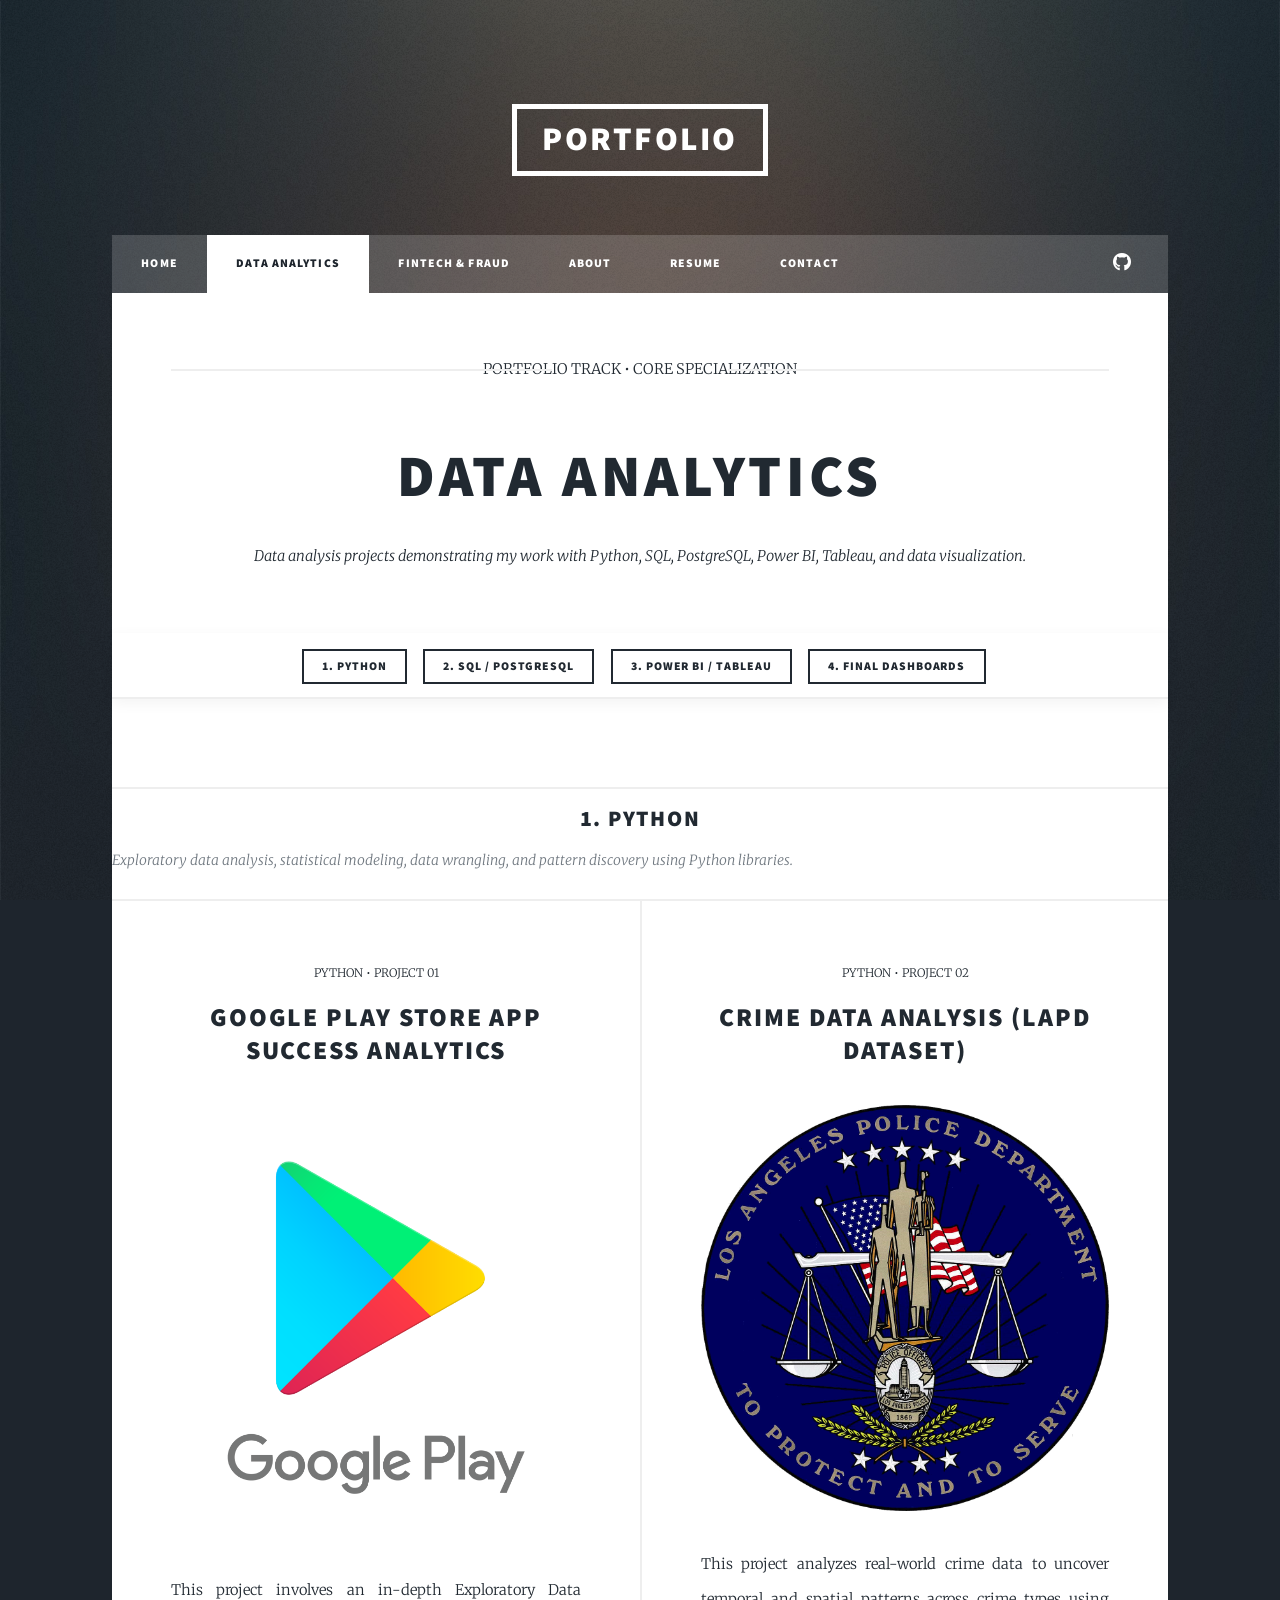
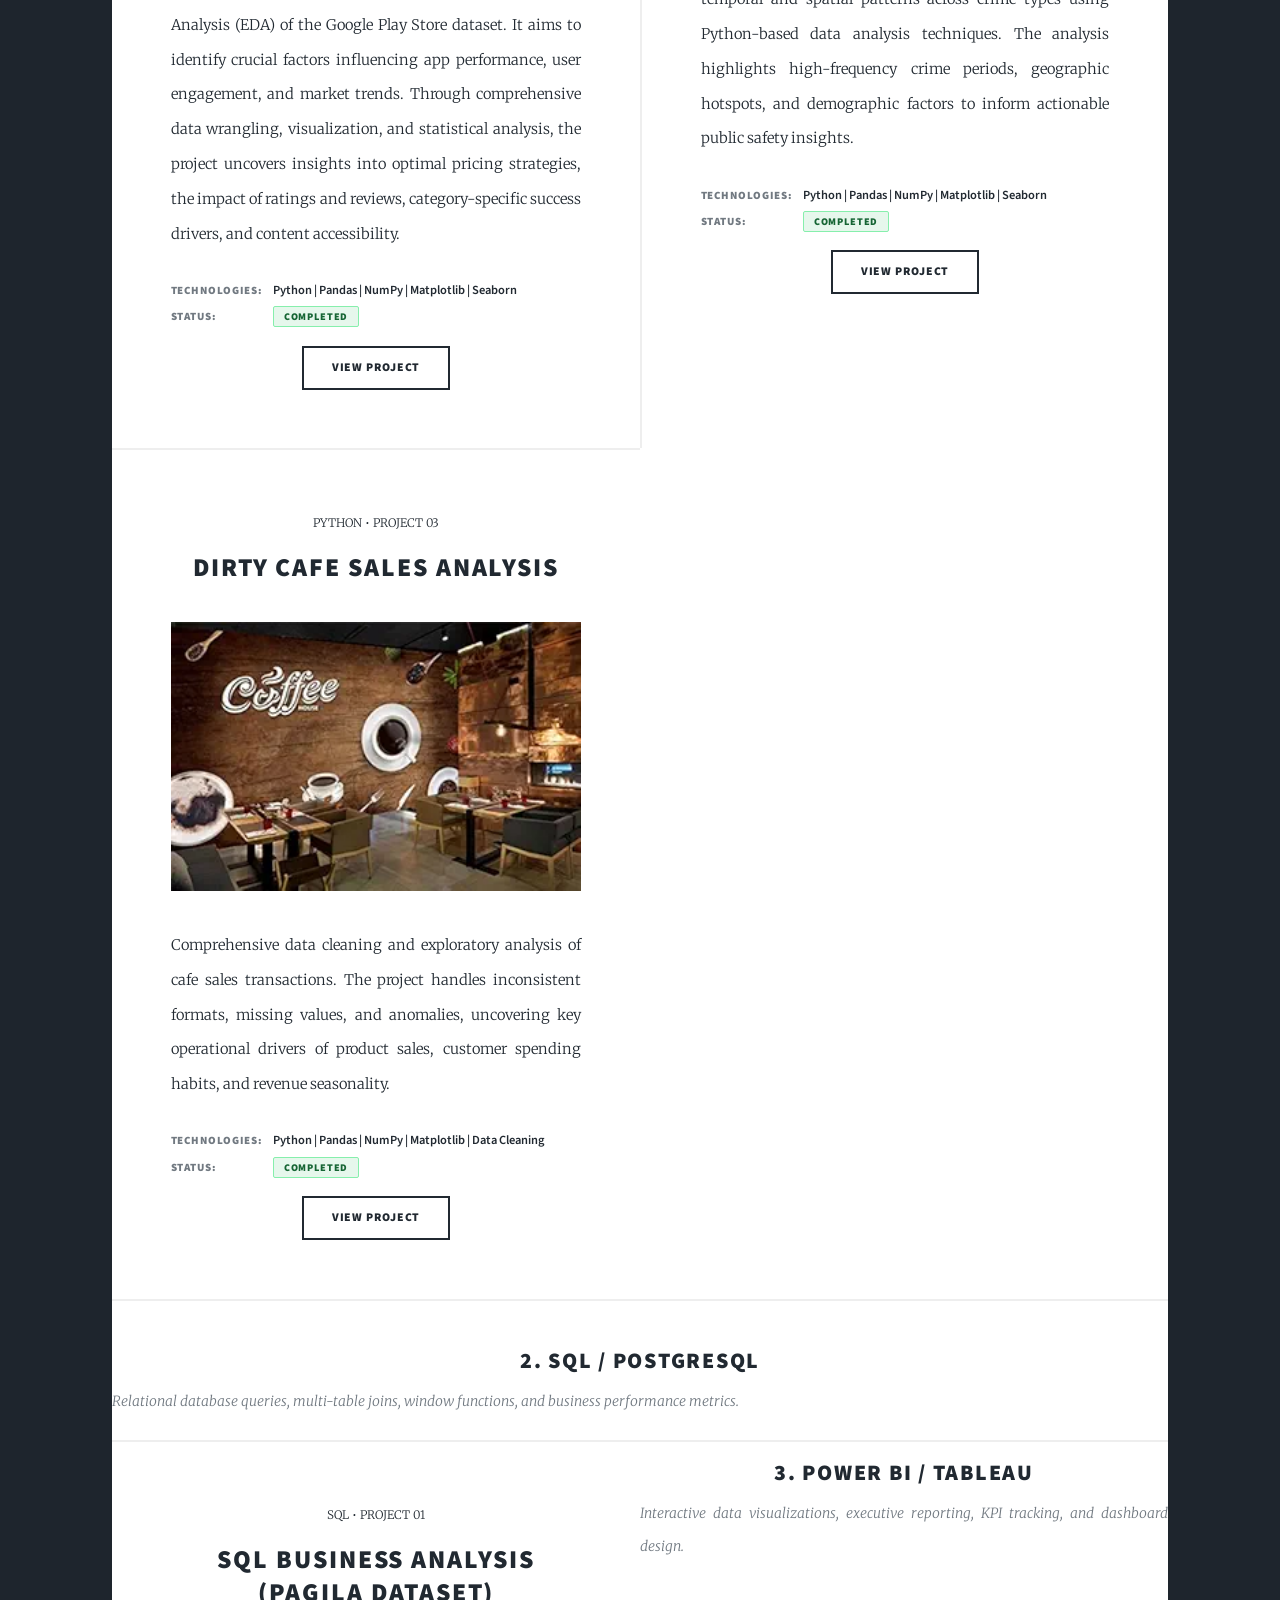
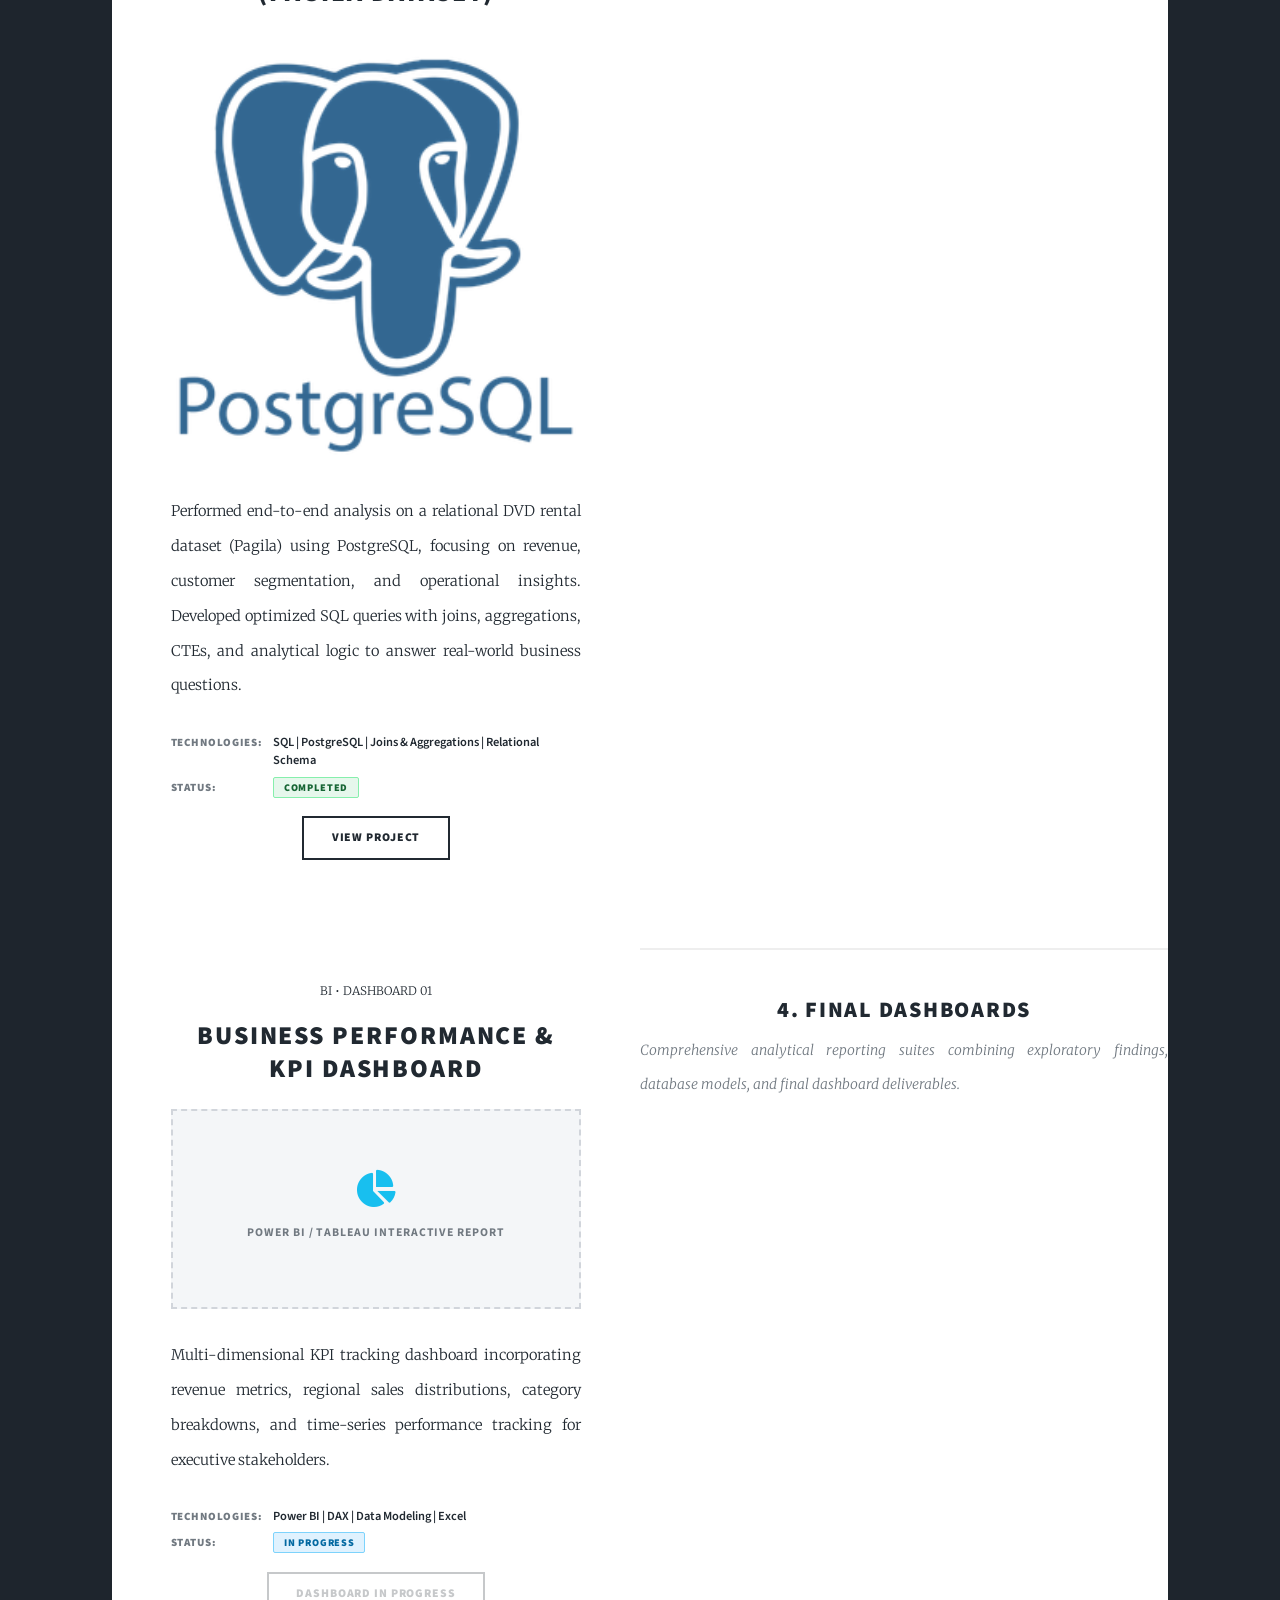
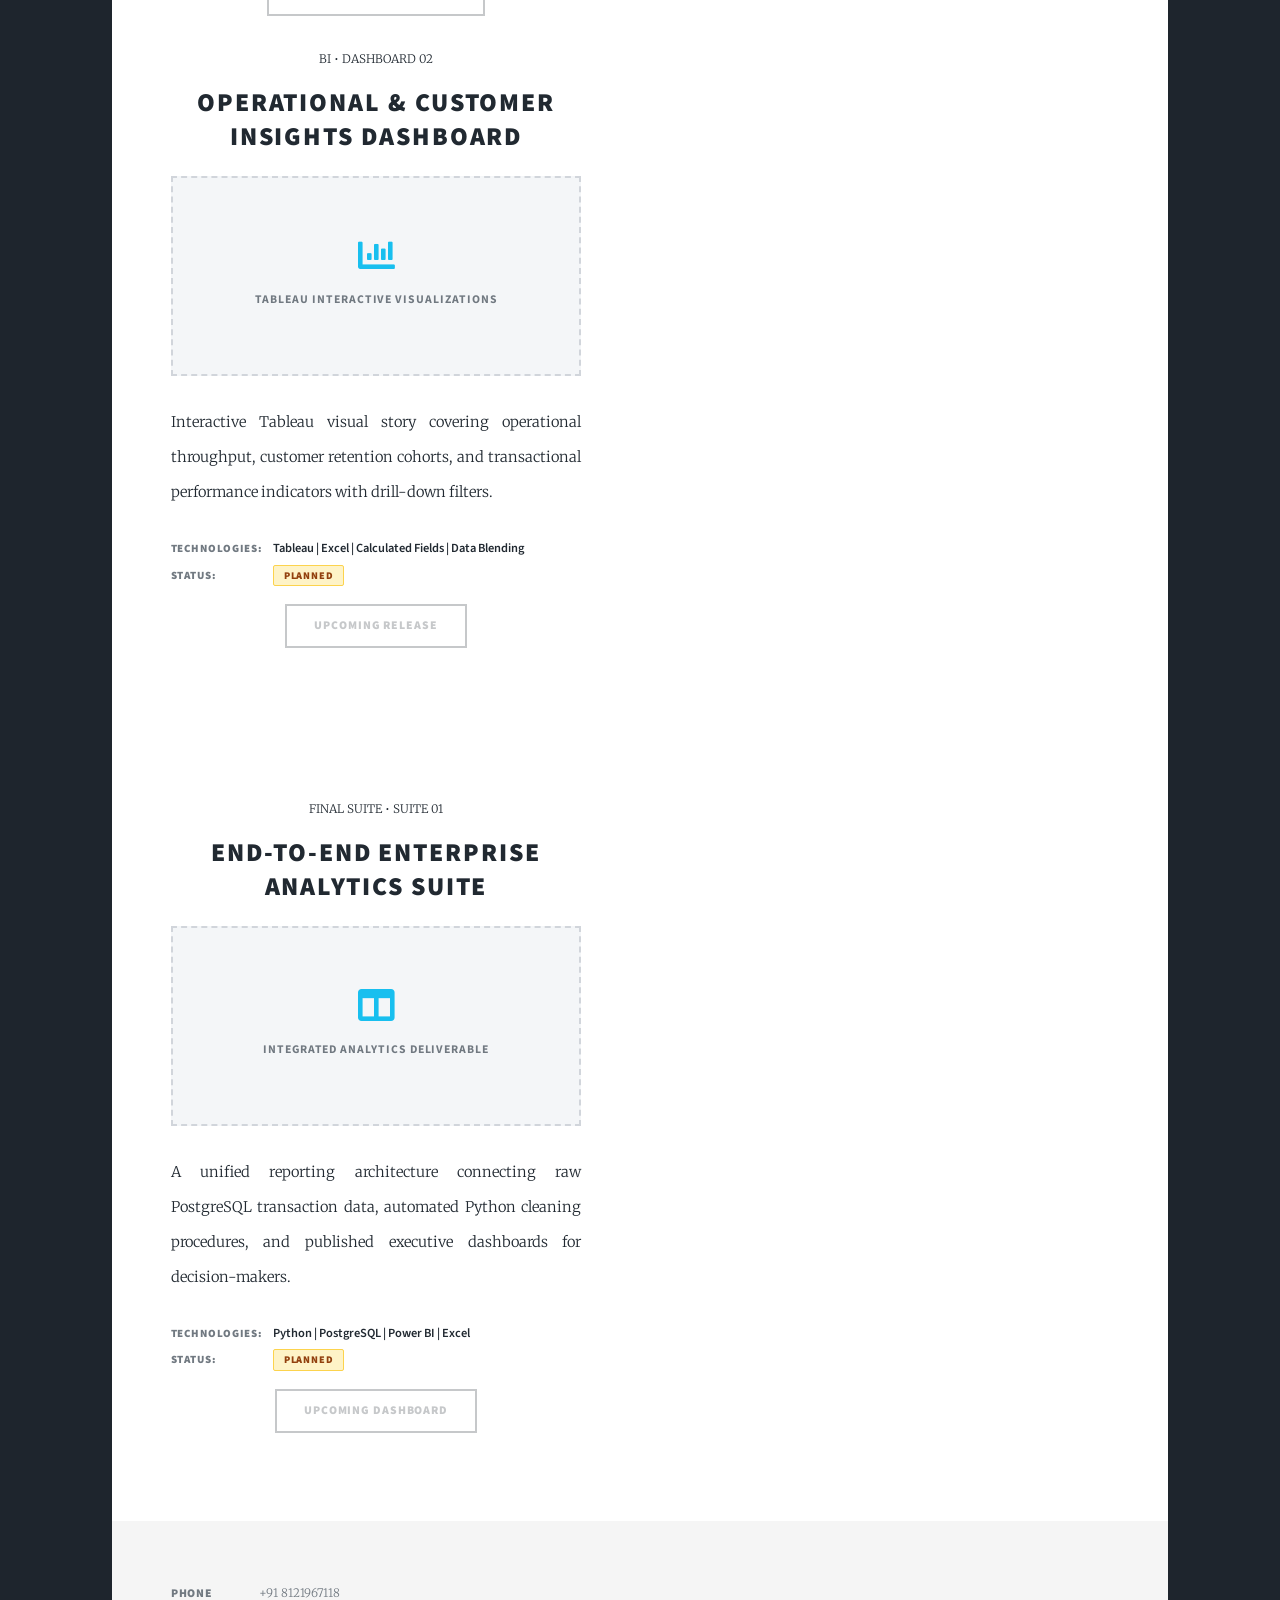
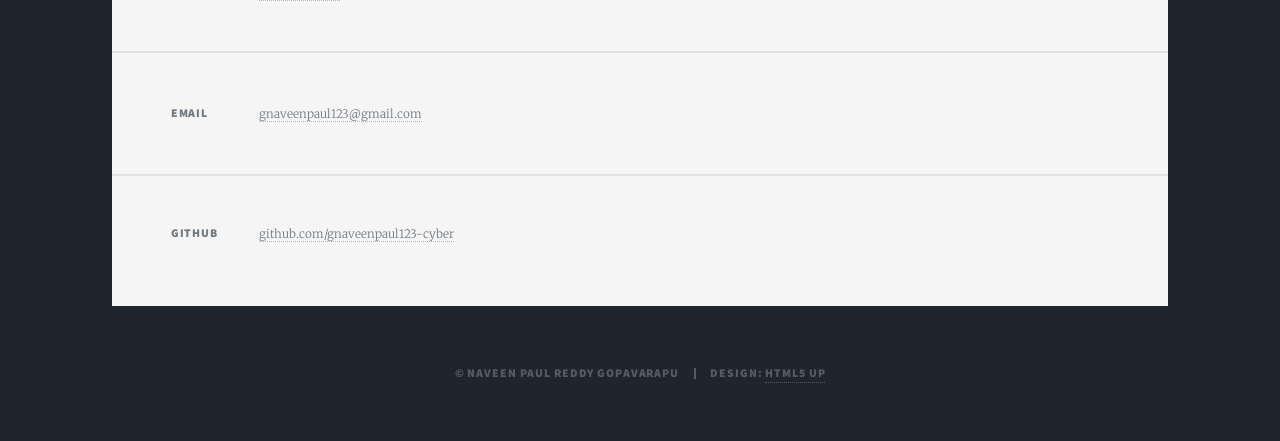
==== data-analytics.html @ 4725ca28 "added two" ====
<!DOCTYPE HTML>
<!--
	Massively by HTML5 UP
	html5up.net | @ajlkn
	Free for personal and commercial use under the CCA 3.0 license (html5up.net/license)
-->
<html>
	<head>
		<title>Data Analytics Portfolio | Naveen Paul Reddy</title>
		<meta charset="utf-8" />
		<meta name="viewport" content="width=device-width, initial-scale=1, user-scalable=no" />
		<link rel="stylesheet" href="assets/css/main.css" />
		<noscript><link rel="stylesheet" href="assets/css/noscript.css" /></noscript>
	</head>
	<body class="is-preload">

		<!-- Wrapper -->
			<div id="wrapper">

				<!-- Header -->
					<header id="header">
						<a href="index.html" class="logo">PORTFOLIO</a>
					</header>

				<!-- Nav -->
					<nav id="nav">
						<ul class="links">
							<li><a href="index.html">HOME</a></li>
							<li class="active"><a href="data-analytics.html">DATA ANALYTICS</a></li>
							<li><a href="fintech-fraud.html">FINTECH &amp; FRAUD</a></li>
							<li><a href="index.html#about">ABOUT</a></li>
							<li><a href="index.html#resume">RESUME</a></li>
							<li><a href="#contact" class="scrolly">CONTACT</a></li>
						</ul>
						<ul class="icons">
							<li><a href="https://github.com/gnaveenpaul123-cyber" class="icon brands fa-github" target="_blank" rel="noopener noreferrer"><span class="label">GitHub</span></a></li>
						</ul>
					</nav>

				<!-- Main -->
					<div id="main">

						<!-- Intro Post -->
							<article class="post">
								<header class="major">
									<span class="date">PORTFOLIO TRACK &bull; CORE SPECIALIZATION</span>
									<h2>DATA ANALYTICS</h2>
									<p>Data analysis projects demonstrating my work with Python, SQL, PostgreSQL, Power BI, Tableau, and data visualization.</p>
									</header>

									<!-- Sticky Category Navigation Bar -->
									<div class="category-sticky-wrapper">
										<ul class="category-nav">
											<li><a href="#python" class="scrolly">1. Python</a></li>
											<li><a href="#sql" class="scrolly">2. SQL / PostgreSQL</a></li>
											<li><a href="#bi" class="scrolly">3. Power BI / Tableau</a></li>
											<li><a href="#dashboards" class="scrolly">4. Final Dashboards</a></li>
										</ul>
									</div>
								</article>

						<!-- CATEGORY 1: PYTHON -->
							<div id="python" class="category-heading">
								<h3>1. PYTHON</h3>
								<p>Exploratory data analysis, statistical modeling, data wrangling, and pattern discovery using Python libraries.</p>
							</div>

							<section class="posts">
								<!-- Python Project 1 -->
								<article>
									<header>
										<span class="date">PYTHON &bull; PROJECT 01</span>
										<h2><a href="https://github.com/gnaveenpaul123-cyber/crispy-tribble" target="_blank" rel="noopener noreferrer">Google Play Store App Success Analytics</a></h2>
									</header>
									<a href="https://github.com/gnaveenpaul123-cyber/crispy-tribble" class="image fit" target="_blank" rel="noopener noreferrer"><img src="images/playstore.jpg" alt="Google Play Store App Success Analytics" /></a>
									<p>This project involves an in-depth Exploratory Data Analysis (EDA) of the Google Play Store dataset. It aims to identify crucial factors influencing app performance, user engagement, and market trends. Through comprehensive data wrangling, visualization, and statistical analysis, the project uncovers insights into optimal pricing strategies, the impact of ratings and reviews, category-specific success drivers, and content accessibility.</p>
									<div class="project-meta">
										<div class="project-meta-row">
											<span class="project-meta-label">Technologies:</span>
											<span class="project-meta-value">Python | Pandas | NumPy | Matplotlib | Seaborn</span>
										</div>
										<div class="project-meta-row">
											<span class="project-meta-label">Status:</span>
											<span class="status-badge status-completed">Completed</span>
										</div>
									</div>
									<ul class="actions special">
										<li><a href="https://github.com/gnaveenpaul123-cyber/crispy-tribble" class="button" target="_blank" rel="noopener noreferrer">VIEW PROJECT</a></li>
									</ul>
								</article>

								<!-- Python Project 2 -->
								<article>
									<header>
										<span class="date">PYTHON &bull; PROJECT 02</span>
										<h2><a href="https://github.com/gnaveenpaul123-cyber/pro_2" target="_blank" rel="noopener noreferrer">Crime Data Analysis (LAPD Dataset)</a></h2>
									</header>
									<a href="https://github.com/gnaveenpaul123-cyber/pro_2" class="image fit" target="_blank" rel="noopener noreferrer"><img src="images/LAPD2.jpg" alt="Crime Data Analysis LAPD Dataset" /></a>
									<p>This project analyzes real-world crime data to uncover temporal and spatial patterns across crime types using Python-based data analysis techniques. The analysis highlights high-frequency crime periods, geographic hotspots, and demographic factors to inform actionable public safety insights.</p>
									<div class="project-meta">
										<div class="project-meta-row">
											<span class="project-meta-label">Technologies:</span>
											<span class="project-meta-value">Python | Pandas | NumPy | Matplotlib | Seaborn</span>
										</div>
										<div class="project-meta-row">
											<span class="project-meta-label">Status:</span>
											<span class="status-badge status-completed">Completed</span>
										</div>
									</div>
									<ul class="actions special">
										<li><a href="https://github.com/gnaveenpaul123-cyber/pro_2" class="button" target="_blank" rel="noopener noreferrer">VIEW PROJECT</a></li>
									</ul>
								</article>

								<!-- Python Project 3 -->
								<article>
									<header>
										<span class="date">PYTHON &bull; PROJECT 03</span>
										<h2><a href="https://github.com/gnaveenpaul123-cyber/Project-3/tree/main" target="_blank" rel="noopener noreferrer">Dirty Cafe Sales Analysis</a></h2>
									</header>
									<a href="https://github.com/gnaveenpaul123-cyber/Project-3/tree/main" class="image fit" target="_blank" rel="noopener noreferrer"><img src="images/coffee.jpg" alt="Dirty Cafe Sales Analysis" /></a>
									<p>Comprehensive data cleaning and exploratory analysis of cafe sales transactions. The project handles inconsistent formats, missing values, and anomalies, uncovering key operational drivers of product sales, customer spending habits, and revenue seasonality.</p>
									<div class="project-meta">
										<div class="project-meta-row">
											<span class="project-meta-label">Technologies:</span>
											<span class="project-meta-value">Python | Pandas | NumPy | Matplotlib | Data Cleaning</span>
										</div>
										<div class="project-meta-row">
											<span class="project-meta-label">Status:</span>
											<span class="status-badge status-completed">Completed</span>
										</div>
									</div>
									<ul class="actions special">
										<li><a href="https://github.com/gnaveenpaul123-cyber/Project-3/tree/main" class="button" target="_blank" rel="noopener noreferrer">VIEW PROJECT</a></li>
									</ul>
								</article>
							</section>

						<!-- CATEGORY 2: SQL / POSTGRESQL -->
							<div id="sql" class="category-heading">
								<h3>2. SQL / POSTGRESQL</h3>
								<p>Relational database queries, multi-table joins, window functions, and business performance metrics.</p>
							</div>

							<section class="posts">
								<!-- SQL Project 1 -->
								<article>
									<header>
										<span class="date">SQL &bull; PROJECT 01</span>
										<h2><a href="https://github.com/gnaveenpaul123-cyber/SQLPro-1/tree/main" target="_blank" rel="noopener noreferrer">SQL Business Analysis (Pagila Dataset)</a></h2>
									</header>
									<a href="https://github.com/gnaveenpaul123-cyber/SQLPro-1/tree/main" class="image fit" target="_blank" rel="noopener noreferrer"><img src="images/postgre_logo.jpg" alt="PostgreSQL Business Analysis" /></a>
									<p>Performed end-to-end analysis on a relational DVD rental dataset (Pagila) using PostgreSQL, focusing on revenue, customer segmentation, and operational insights. Developed optimized SQL queries with joins, aggregations, CTEs, and analytical logic to answer real-world business questions.</p>
									<div class="project-meta">
										<div class="project-meta-row">
											<span class="project-meta-label">Technologies:</span>
											<span class="project-meta-value">SQL | PostgreSQL | Joins &amp; Aggregations | Relational Schema</span>
										</div>
										<div class="project-meta-row">
											<span class="project-meta-label">Status:</span>
											<span class="status-badge status-completed">Completed</span>
										</div>
									</div>
									<ul class="actions special">
										<li><a href="https://github.com/gnaveenpaul123-cyber/SQLPro-1/tree/main" class="button" target="_blank" rel="noopener noreferrer">VIEW PROJECT</a></li>
									</ul>
								</article>

								<!-- SQL Project 2 (Future / In Progress Slot) -->
								<!--<article>
									<header>
										<span class="date">SQL &bull; PROJECT 02</span>
										<h2>Financial &amp; Transaction SQL Analytics</h2>
									</header>
									<div class="project-placeholder-visual">
										<i class="fas fa-database"></i>
										<span>PostgreSQL Analytics Pipeline</span>
									</div>
									<p>Advanced query suites analyzing transaction flow, customer retention, repeat purchasing patterns, and database indexing optimizations for high-throughput reporting scenarios.</p>
									<div class="project-meta">
										<div class="project-meta-row">
											<span class="project-meta-label">Technologies:</span>
											<span class="project-meta-value">SQL | PostgreSQL | Window Functions | Index Optimization</span>
										</div>
										<div class="project-meta-row">
											<span class="project-meta-label">Status:</span>
											<span class="status-badge status-in-progress">In Progress</span>
										</div>
									</div>
									<ul class="actions special">
										<li><span class="button disabled">PROJECT IN PROGRESS</span></li>
									</ul>
								</article>
							</section>
						-->
						<!-- CATEGORY 3: POWER BI / TABLEAU -->
							<div id="bi" class="category-heading">
								<h3>3. POWER BI / TABLEAU</h3>
								<p>Interactive data visualizations, executive reporting, KPI tracking, and dashboard design.</p>
							</div>

							<section class="posts">
								<article>
									<header>
										<span class="date">BI &bull; DASHBOARD 01</span>
										<h2>Business Performance &amp; KPI Dashboard</h2>
									</header>
									<div class="project-placeholder-visual">
										<i class="fas fa-chart-pie"></i>
										<span>Power BI / Tableau Interactive Report</span>
									</div>
									<p>Multi-dimensional KPI tracking dashboard incorporating revenue metrics, regional sales distributions, category breakdowns, and time-series performance tracking for executive stakeholders.</p>
									<div class="project-meta">
										<div class="project-meta-row">
											<span class="project-meta-label">Technologies:</span>
											<span class="project-meta-value">Power BI | DAX | Data Modeling | Excel</span>
										</div>
										<div class="project-meta-row">
											<span class="project-meta-label">Status:</span>
											<span class="status-badge status-in-progress">In Progress</span>
										</div>
									</div>
									<ul class="actions special">
										<li><span class="button disabled">DASHBOARD IN PROGRESS</span></li>
									</ul>
								</article>

								<article>
									<header>
										<span class="date">BI &bull; DASHBOARD 02</span>
										<h2>Operational &amp; Customer Insights Dashboard</h2>
									</header>
									<div class="project-placeholder-visual">
										<i class="fas fa-chart-bar"></i>
										<span>Tableau Interactive Visualizations</span>
									</div>
									<p>Interactive Tableau visual story covering operational throughput, customer retention cohorts, and transactional performance indicators with drill-down filters.</p>
									<div class="project-meta">
										<div class="project-meta-row">
											<span class="project-meta-label">Technologies:</span>
											<span class="project-meta-value">Tableau | Excel | Calculated Fields | Data Blending</span>
										</div>
										<div class="project-meta-row">
											<span class="project-meta-label">Status:</span>
											<span class="status-badge status-planned">Planned</span>
										</div>
									</div>
									<ul class="actions special">
										<li><span class="button disabled">UPCOMING RELEASE</span></li>
									</ul>
								</article>
							</section>

						<!-- CATEGORY 4: FINAL DASHBOARDS -->
							<div id="dashboards" class="category-heading">
								<h3>4. FINAL DASHBOARDS</h3>
								<p>Comprehensive analytical reporting suites combining exploratory findings, database models, and final dashboard deliverables.</p>
							</div>

							<section class="posts">
								<article>
									<header>
										<span class="date">FINAL SUITE &bull; SUITE 01</span>
										<h2>End-to-End Enterprise Analytics Suite</h2>
									</header>
									<div class="project-placeholder-visual">
										<i class="fas fa-columns"></i>
										<span>Integrated Analytics Deliverable</span>
									</div>
									<p>A unified reporting architecture connecting raw PostgreSQL transaction data, automated Python cleaning procedures, and published executive dashboards for decision-makers.</p>
									<div class="project-meta">
										<div class="project-meta-row">
											<span class="project-meta-label">Technologies:</span>
											<span class="project-meta-value">Python | PostgreSQL | Power BI | Excel</span>
										</div>
										<div class="project-meta-row">
											<span class="project-meta-label">Status:</span>
											<span class="status-badge status-planned">Planned</span>
										</div>
									</div>
									<ul class="actions special">
										<li><span class="button disabled">UPCOMING DASHBOARD</span></li>
									</ul>
								</article>
							</section>

					</div>

				<!-- Footer -->
					<footer id="footer">
						<section class="split contact" id="contact">
							<section>
								<h3>Phone</h3>
								<p><a href="tel:+918121967118">+91 8121967118</a></p>
							</section>
							<section>
								<h3>Email</h3>
								<p><a href="mailto:gnaveenpaul123@gmail.com">gnaveenpaul123@gmail.com</a></p>
							</section>
							<section>
								<h3>GitHub</h3>
								<p><a href="https://github.com/gnaveenpaul123-cyber" target="_blank" rel="noopener noreferrer">github.com/gnaveenpaul123-cyber</a></p>
							</section>
						</section>
					</footer>

				<!-- Copyright -->
					<div id="copyright">
						<ul><li>&copy; Naveen Paul Reddy Gopavarapu</li><li>Design: <a href="https://html5up.net">HTML5 UP</a></li></ul>
					</div>

			</div>

		<!-- Scripts -->
			<script src="assets/js/jquery.min.js"></script>
			<script src="assets/js/jquery.scrollex.min.js"></script>
			<script src="assets/js/jquery.scrolly.min.js"></script>
			<script src="assets/js/browser.min.js"></script>
			<script src="assets/js/breakpoints.min.js"></script>
			<script src="assets/js/util.js"></script>
			<script src="assets/js/main.js"></script>

	</body>
</html>
---- assets/css/main.css ----
@import url(fontawesome-all.min.css);
@import url("https://fonts.googleapis.com/css?family=Merriweather:300,700,300italic,700italic|Source+Sans+Pro:900");

/*
	Massively by HTML5 UP
	html5up.net | @ajlkn
	Free for personal and commercial use under the CCA 3.0 license (html5up.net/license)
*/

html, body, div, span, applet, object,
iframe, h1, h2, h3, h4, h5, h6, p, blockquote,
pre, a, abbr, acronym, address, big, cite,
code, del, dfn, em, img, ins, kbd, q, s, samp,
small, strike, strong, sub, sup, tt, var, b,
u, i, center, dl, dt, dd, ol, ul, li, fieldset,
form, label, legend, table, caption, tbody,
tfoot, thead, tr, th, td, article, aside,
canvas, details, embed, figure, figcaption,
footer, header, hgroup, menu, nav, output, ruby,
section, summary, time, mark, audio, video {
	margin: 0;
	padding: 0;
	border: 0;
	font-size: 100%;
	font: inherit;
	vertical-align: baseline;}

article, aside, details, figcaption, figure,
footer, header, hgroup, menu, nav, section {
	display: block;}

body {
	line-height: 1;
}

ol, ul {
	list-style: none;
}

blockquote, q {
	quotes: none;
}

	blockquote:before, blockquote:after, q:before, q:after {
		content: '';
		content: none;
	}

table {
	border-collapse: collapse;
	border-spacing: 0;
}

body {
	-webkit-text-size-adjust: none;
}

mark {
	background-color: transparent;
	color: inherit;
}

input::-moz-focus-inner {
	border: 0;
	padding: 0;
}

input, select, textarea {
	-moz-appearance: none;
	-webkit-appearance: none;
	-ms-appearance: none;
	appearance: none;
}

/* Basic */

	@-ms-viewport {
		width: device-width;
	}

	body {
		-ms-overflow-style: scrollbar;
	}

	@media screen and (max-width: 480px) {

		html, body {
			min-width: 320px;
		}

	}

	html {
		box-sizing: border-box;
	}

	*, *:before, *:after {
		box-sizing: inherit;
	}

	body {
		background-color: #1e252d;
	}

		body.is-preload *, body.is-preload *:before, body.is-preload *:after {
			-moz-animation: none !important;
			-webkit-animation: none !important;
			-ms-animation: none !important;
			animation: none !important;
			-moz-transition: none !important;
			-webkit-transition: none !important;
			-ms-transition: none !important;
			transition: none !important;
		}

/* Type */

	html {
		font-size: 16pt;
	}

		@media screen and (max-width: 1680px) {

			html {
				font-size: 12pt;
			}

		}

		@media screen and (max-width: 1280px) {

			html {
				font-size: 11pt;
			}

		}

		@media screen and (max-width: 360px) {

			html {
				font-size: 10pt;
			}

		}

	body {
		color: #212931;
	}

	body, input, select, textarea {
		font-family: "Merriweather", Georgia, serif;
		font-weight: 300;
		font-size: 1rem;
		line-height: 2.375;
	}

	a {
		-moz-transition: color 0.2s ease-in-out, background-color 0.2s ease-in-out, border-color 0.2s ease-in-out, box-shadow 0.2s ease-in-out;
		-webkit-transition: color 0.2s ease-in-out, background-color 0.2s ease-in-out, border-color 0.2s ease-in-out, box-shadow 0.2s ease-in-out;
		-ms-transition: color 0.2s ease-in-out, background-color 0.2s ease-in-out, border-color 0.2s ease-in-out, box-shadow 0.2s ease-in-out;
		transition: color 0.2s ease-in-out, background-color 0.2s ease-in-out, border-color 0.2s ease-in-out, box-shadow 0.2s ease-in-out;
		border-bottom: dotted 1px;
		text-decoration: none;
	}

		a:hover {
			border-bottom-color: transparent;
		}

	strong, b {
		font-weight: 600;
	}

	em, i {
		font-style: italic;
	}

	p {
		text-align: justify;
		margin: 0 0 2rem 0;
	}

	h1, h2, h3, h4, h5, h6 {
		font-family: "Source Sans Pro", Helvetica, sans-serif;
		font-weight: 900;
		line-height: 1.5;
		letter-spacing: 0.075em;
		text-transform: uppercase;
		margin: 0 0 1rem 0;
	}

		h1 a, h2 a, h3 a, h4 a, h5 a, h6 a {
			border-bottom: 0;
			color: inherit;
			text-decoration: none;
		}

	h1 {
		font-size: 4rem;
		line-height: 1.1;
		margin: 0 0 2rem 0;
	}

	h2 {
		font-size: 1.75rem;
		line-height: 1.3;
		margin: 0 0 1.5rem 0;
	}

	h3 {
		font-size: 1.25rem;
		margin: 0 0 1.5rem 0;
	}

	h4 {
		font-size: 1rem;
	}

	h5 {
		font-size: 0.9rem;
	}

	h6 {
		font-size: 0.8rem;
	}

	sub {
		font-size: 0.8rem;
		position: relative;
		top: 0.5rem;
	}

	sup {
		font-size: 0.8rem;
		position: relative;
		top: -0.5rem;
	}

	blockquote {
		border-left: solid 4px;
		font-style: italic;
		margin: 0 0 2rem 0;
		padding: 0.5rem 0 0.5rem 2rem;
	}

	code {
		border: solid 2px;
		font-family: "Courier New", monospace;
		font-size: 0.9rem;
		margin: 0 0.25rem;
		padding: 0.25rem 0.65rem;
	}

	pre {
		-webkit-overflow-scrolling: touch;
		font-family: "Courier New", monospace;
		font-size: 0.9rem;
		margin: 0 0 2rem 0;
	}

		pre code {
			display: block;
			line-height: 1.75;
			padding: 1rem 1.5rem;
			overflow-x: auto;
		}

	hr {
		border: 0;
		border-bottom: solid 2px;
		margin: 3rem 0;
	}

		hr.major {
			margin: 5rem 0;
		}

	.align-left {
		text-align: left;
	}

	.align-center {
		text-align: center;
	}

	.align-right {
		text-align: right;
	}

	input, select, textarea {
		color: #212931;
	}

	a {
		color: #212931;
		border-bottom-color: rgba(33, 41, 49, 0.5);
	}

		a:hover {
			border-bottom-color: transparent;
			color: #18bfef !important;
		}

	strong, b {
		color: #212931;
	}

	h1, h2, h3, h4, h5, h6 {
		color: #212931;
	}

	blockquote {
		border-left-color: #eeeeee;
	}

	code {
		background: rgba(220, 220, 220, 0.25);
		border-color: #eeeeee;
	}

	hr {
		border-bottom-color: #eeeeee;
	}

/* Row */

	.row {
		display: flex;
		flex-wrap: wrap;
		box-sizing: border-box;
		align-items: stretch;
	}

		.row > * {
			box-sizing: border-box;
		}

		.row.gtr-uniform > * > :last-child {
			margin-bottom: 0;
		}

		.row.aln-left {
			justify-content: flex-start;
		}

		.row.aln-center {
			justify-content: center;
		}

		.row.aln-right {
			justify-content: flex-end;
		}

		.row.aln-top {
			align-items: flex-start;
		}

		.row.aln-middle {
			align-items: center;
		}

		.row.aln-bottom {
			align-items: flex-end;
		}

		.row > .imp {
			order: -1;
		}

		.row > .col-1 {
			width: 8.33333%;
		}

		.row > .off-1 {
			margin-left: 8.33333%;
		}

		.row > .col-2 {
			width: 16.66667%;
		}

		.row > .off-2 {
			margin-left: 16.66667%;
		}

		.row > .col-3 {
			width: 25%;
		}

		.row > .off-3 {
			margin-left: 25%;
		}

		.row > .col-4 {
			width: 33.33333%;
		}

		.row > .off-4 {
			margin-left: 33.33333%;
		}

		.row > .col-5 {
			width: 41.66667%;
		}

		.row > .off-5 {
			margin-left: 41.66667%;
		}

		.row > .col-6 {
			width: 50%;
		}

		.row > .off-6 {
			margin-left: 50%;
		}

		.row > .col-7 {
			width: 58.33333%;
		}

		.row > .off-7 {
			margin-left: 58.33333%;
		}

		.row > .col-8 {
			width: 66.66667%;
		}

		.row > .off-8 {
			margin-left: 66.66667%;
		}

		.row > .col-9 {
			width: 75%;
		}

		.row > .off-9 {
			margin-left: 75%;
		}

		.row > .col-10 {
			width: 83.33333%;
		}

		.row > .off-10 {
			margin-left: 83.33333%;
		}

		.row > .col-11 {
			width: 91.66667%;
		}

		.row > .off-11 {
			margin-left: 91.66667%;
		}

		.row > .col-12 {
			width: 100%;
		}

		.row > .off-12 {
			margin-left: 100%;
		}

		.row.gtr-0 {
			margin-top: 0;
			margin-left: 0rem;
		}

			.row.gtr-0 > * {
				padding: 0 0 0 0rem;
			}

			.row.gtr-0.gtr-uniform {
				margin-top: 0rem;
			}

				.row.gtr-0.gtr-uniform > * {
					padding-top: 0rem;
				}

		.row.gtr-25 {
			margin-top: 0;
			margin-left: -0.375rem;
		}

			.row.gtr-25 > * {
				padding: 0 0 0 0.375rem;
			}

			.row.gtr-25.gtr-uniform {
				margin-top: -0.375rem;
			}

				.row.gtr-25.gtr-uniform > * {
					padding-top: 0.375rem;
				}

		.row.gtr-50 {
			margin-top: 0;
			margin-left: -0.75rem;
		}

			.row.gtr-50 > * {
				padding: 0 0 0 0.75rem;
			}

			.row.gtr-50.gtr-uniform {
				margin-top: -0.75rem;
			}

				.row.gtr-50.gtr-uniform > * {
					padding-top: 0.75rem;
				}

		.row {
			margin-top: 0;
			margin-left: -1.5rem;
		}

			.row > * {
				padding: 0 0 0 1.5rem;
			}

			.row.gtr-uniform {
				margin-top: -1.5rem;
			}

				.row.gtr-uniform > * {
					padding-top: 1.5rem;
				}

		.row.gtr-150 {
			margin-top: 0;
			margin-left: -2.25rem;
		}

			.row.gtr-150 > * {
				padding: 0 0 0 2.25rem;
			}

			.row.gtr-150.gtr-uniform {
				margin-top: -2.25rem;
			}

				.row.gtr-150.gtr-uniform > * {
					padding-top: 2.25rem;
				}

		.row.gtr-200 {
			margin-top: 0;
			margin-left: -3rem;
		}

			.row.gtr-200 > * {
				padding: 0 0 0 3rem;
			}

			.row.gtr-200.gtr-uniform {
				margin-top: -3rem;
			}

				.row.gtr-200.gtr-uniform > * {
					padding-top: 3rem;
				}

		@media screen and (max-width: 1680px) {

			.row {
				display: flex;
				flex-wrap: wrap;
				box-sizing: border-box;
				align-items: stretch;
			}

				.row > * {
					box-sizing: border-box;
				}

				.row.gtr-uniform > * > :last-child {
					margin-bottom: 0;
				}

				.row.aln-left {
					justify-content: flex-start;
				}

				.row.aln-center {
					justify-content: center;
				}

				.row.aln-right {
					justify-content: flex-end;
				}

				.row.aln-top {
					align-items: flex-start;
				}

				.row.aln-middle {
					align-items: center;
				}

				.row.aln-bottom {
					align-items: flex-end;
				}

				.row > .imp-xlarge {
					order: -1;
				}

				.row > .col-1-xlarge {
					width: 8.33333%;
				}

				.row > .off-1-xlarge {
					margin-left: 8.33333%;
				}

				.row > .col-2-xlarge {
					width: 16.66667%;
				}

				.row > .off-2-xlarge {
					margin-left: 16.66667%;
				}

				.row > .col-3-xlarge {
					width: 25%;
				}

				.row > .off-3-xlarge {
					margin-left: 25%;
				}

				.row > .col-4-xlarge {
					width: 33.33333%;
				}

				.row > .off-4-xlarge {
					margin-left: 33.33333%;
				}

				.row > .col-5-xlarge {
					width: 41.66667%;
				}

				.row > .off-5-xlarge {
					margin-left: 41.66667%;
				}

				.row > .col-6-xlarge {
					width: 50%;
				}

				.row > .off-6-xlarge {
					margin-left: 50%;
				}

				.row > .col-7-xlarge {
					width: 58.33333%;
				}

				.row > .off-7-xlarge {
					margin-left: 58.33333%;
				}

				.row > .col-8-xlarge {
					width: 66.66667%;
				}

				.row > .off-8-xlarge {
					margin-left: 66.66667%;
				}

				.row > .col-9-xlarge {
					width: 75%;
				}

				.row > .off-9-xlarge {
					margin-left: 75%;
				}

				.row > .col-10-xlarge {
					width: 83.33333%;
				}

				.row > .off-10-xlarge {
					margin-left: 83.33333%;
				}

				.row > .col-11-xlarge {
					width: 91.66667%;
				}

				.row > .off-11-xlarge {
					margin-left: 91.66667%;
				}

				.row > .col-12-xlarge {
					width: 100%;
				}

				.row > .off-12-xlarge {
					margin-left: 100%;
				}

				.row.gtr-0 {
					margin-top: 0;
					margin-left: 0rem;
				}

					.row.gtr-0 > * {
						padding: 0 0 0 0rem;
					}

					.row.gtr-0.gtr-uniform {
						margin-top: 0rem;
					}

						.row.gtr-0.gtr-uniform > * {
							padding-top: 0rem;
						}

				.row.gtr-25 {
					margin-top: 0;
					margin-left: -0.375rem;
				}

					.row.gtr-25 > * {
						padding: 0 0 0 0.375rem;
					}

					.row.gtr-25.gtr-uniform {
						margin-top: -0.375rem;
					}

						.row.gtr-25.gtr-uniform > * {
							padding-top: 0.375rem;
						}

				.row.gtr-50 {
					margin-top: 0;
					margin-left: -0.75rem;
				}

					.row.gtr-50 > * {
						padding: 0 0 0 0.75rem;
					}

					.row.gtr-50.gtr-uniform {
						margin-top: -0.75rem;
					}

						.row.gtr-50.gtr-uniform > * {
							padding-top: 0.75rem;
						}

				.row {
					margin-top: 0;
					margin-left: -1.5rem;
				}

					.row > * {
						padding: 0 0 0 1.5rem;
					}

					.row.gtr-uniform {
						margin-top: -1.5rem;
					}

						.row.gtr-uniform > * {
							padding-top: 1.5rem;
						}

				.row.gtr-150 {
					margin-top: 0;
					margin-left: -2.25rem;
				}

					.row.gtr-150 > * {
						padding: 0 0 0 2.25rem;
					}

					.row.gtr-150.gtr-uniform {
						margin-top: -2.25rem;
					}

						.row.gtr-150.gtr-uniform > * {
							padding-top: 2.25rem;
						}

				.row.gtr-200 {
					margin-top: 0;
					margin-left: -3rem;
				}

					.row.gtr-200 > * {
						padding: 0 0 0 3rem;
					}

					.row.gtr-200.gtr-uniform {
						margin-top: -3rem;
					}

						.row.gtr-200.gtr-uniform > * {
							padding-top: 3rem;
						}

		}

		@media screen and (max-width: 1280px) {

			.row {
				display: flex;
				flex-wrap: wrap;
				box-sizing: border-box;
				align-items: stretch;
			}

				.row > * {
					box-sizing: border-box;
				}

				.row.gtr-uniform > * > :last-child {
					margin-bottom: 0;
				}

				.row.aln-left {
					justify-content: flex-start;
				}

				.row.aln-center {
					justify-content: center;
				}

				.row.aln-right {
					justify-content: flex-end;
				}

				.row.aln-top {
					align-items: flex-start;
				}

				.row.aln-middle {
					align-items: center;
				}

				.row.aln-bottom {
					align-items: flex-end;
				}

				.row > .imp-large {
					order: -1;
				}

				.row > .col-1-large {
					width: 8.33333%;
				}

				.row > .off-1-large {
					margin-left: 8.33333%;
				}

				.row > .col-2-large {
					width: 16.66667%;
				}

				.row > .off-2-large {
					margin-left: 16.66667%;
				}

				.row > .col-3-large {
					width: 25%;
				}

				.row > .off-3-large {
					margin-left: 25%;
				}

				.row > .col-4-large {
					width: 33.33333%;
				}

				.row > .off-4-large {
					margin-left: 33.33333%;
				}

				.row > .col-5-large {
					width: 41.66667%;
				}

				.row > .off-5-large {
					margin-left: 41.66667%;
				}

				.row > .col-6-large {
					width: 50%;
				}

				.row > .off-6-large {
					margin-left: 50%;
				}

				.row > .col-7-large {
					width: 58.33333%;
				}

				.row > .off-7-large {
					margin-left: 58.33333%;
				}

				.row > .col-8-large {
					width: 66.66667%;
				}

				.row > .off-8-large {
					margin-left: 66.66667%;
				}

				.row > .col-9-large {
					width: 75%;
				}

				.row > .off-9-large {
					margin-left: 75%;
				}

				.row > .col-10-large {
					width: 83.33333%;
				}

				.row > .off-10-large {
					margin-left: 83.33333%;
				}

				.row > .col-11-large {
					width: 91.66667%;
				}

				.row > .off-11-large {
					margin-left: 91.66667%;
				}

				.row > .col-12-large {
					width: 100%;
				}

				.row > .off-12-large {
					margin-left: 100%;
				}

				.row.gtr-0 {
					margin-top: 0;
					margin-left: 0rem;
				}

					.row.gtr-0 > * {
						padding: 0 0 0 0rem;
					}

					.row.gtr-0.gtr-uniform {
						margin-top: 0rem;
					}

						.row.gtr-0.gtr-uniform > * {
							padding-top: 0rem;
						}

				.row.gtr-25 {
					margin-top: 0;
					margin-left: -0.375rem;
				}

					.row.gtr-25 > * {
						padding: 0 0 0 0.375rem;
					}

					.row.gtr-25.gtr-uniform {
						margin-top: -0.375rem;
					}

						.row.gtr-25.gtr-uniform > * {
							padding-top: 0.375rem;
						}

				.row.gtr-50 {
					margin-top: 0;
					margin-left: -0.75rem;
				}

					.row.gtr-50 > * {
						padding: 0 0 0 0.75rem;
					}

					.row.gtr-50.gtr-uniform {
						margin-top: -0.75rem;
					}

						.row.gtr-50.gtr-uniform > * {
							padding-top: 0.75rem;
						}

				.row {
					margin-top: 0;
					margin-left: -1.5rem;
				}

					.row > * {
						padding: 0 0 0 1.5rem;
					}

					.row.gtr-uniform {
						margin-top: -1.5rem;
					}

						.row.gtr-uniform > * {
							padding-top: 1.5rem;
						}

				.row.gtr-150 {
					margin-top: 0;
					margin-left: -2.25rem;
				}

					.row.gtr-150 > * {
						padding: 0 0 0 2.25rem;
					}

					.row.gtr-150.gtr-uniform {
						margin-top: -2.25rem;
					}

						.row.gtr-150.gtr-uniform > * {
							padding-top: 2.25rem;
						}

				.row.gtr-200 {
					margin-top: 0;
					margin-left: -3rem;
				}

					.row.gtr-200 > * {
						padding: 0 0 0 3rem;
					}

					.row.gtr-200.gtr-uniform {
						margin-top: -3rem;
					}

						.row.gtr-200.gtr-uniform > * {
							padding-top: 3rem;
						}

		}

		@media screen and (max-width: 980px) {

			.row {
				display: flex;
				flex-wrap: wrap;
				box-sizing: border-box;
				align-items: stretch;
			}

				.row > * {
					box-sizing: border-box;
				}

				.row.gtr-uniform > * > :last-child {
					margin-bottom: 0;
				}

				.row.aln-left {
					justify-content: flex-start;
				}

				.row.aln-center {
					justify-content: center;
				}

				.row.aln-right {
					justify-content: flex-end;
				}

				.row.aln-top {
					align-items: flex-start;
				}

				.row.aln-middle {
					align-items: center;
				}

				.row.aln-bottom {
					align-items: flex-end;
				}

				.row > .imp-medium {
					order: -1;
				}

				.row > .col-1-medium {
					width: 8.33333%;
				}

				.row > .off-1-medium {
					margin-left: 8.33333%;
				}

				.row > .col-2-medium {
					width: 16.66667%;
				}

				.row > .off-2-medium {
					margin-left: 16.66667%;
				}

				.row > .col-3-medium {
					width: 25%;
				}

				.row > .off-3-medium {
					margin-left: 25%;
				}

				.row > .col-4-medium {
					width: 33.33333%;
				}

				.row > .off-4-medium {
					margin-left: 33.33333%;
				}

				.row > .col-5-medium {
					width: 41.66667%;
				}

				.row > .off-5-medium {
					margin-left: 41.66667%;
				}

				.row > .col-6-medium {
					width: 50%;
				}

				.row > .off-6-medium {
					margin-left: 50%;
				}

				.row > .col-7-medium {
					width: 58.33333%;
				}

				.row > .off-7-medium {
					margin-left: 58.33333%;
				}

				.row > .col-8-medium {
					width: 66.66667%;
				}

				.row > .off-8-medium {
					margin-left: 66.66667%;
				}

				.row > .col-9-medium {
					width: 75%;
				}

				.row > .off-9-medium {
					margin-left: 75%;
				}

				.row > .col-10-medium {
					width: 83.33333%;
				}

				.row > .off-10-medium {
					margin-left: 83.33333%;
				}

				.row > .col-11-medium {
					width: 91.66667%;
				}

				.row > .off-11-medium {
					margin-left: 91.66667%;
				}

				.row > .col-12-medium {
					width: 100%;
				}

				.row > .off-12-medium {
					margin-left: 100%;
				}

				.row.gtr-0 {
					margin-top: 0;
					margin-left: 0rem;
				}

					.row.gtr-0 > * {
						padding: 0 0 0 0rem;
					}

					.row.gtr-0.gtr-uniform {
						margin-top: 0rem;
					}

						.row.gtr-0.gtr-uniform > * {
							padding-top: 0rem;
						}

				.row.gtr-25 {
					margin-top: 0;
					margin-left: -0.375rem;
				}

					.row.gtr-25 > * {
						padding: 0 0 0 0.375rem;
					}

					.row.gtr-25.gtr-uniform {
						margin-top: -0.375rem;
					}

						.row.gtr-25.gtr-uniform > * {
							padding-top: 0.375rem;
						}

				.row.gtr-50 {
					margin-top: 0;
					margin-left: -0.75rem;
				}

					.row.gtr-50 > * {
						padding: 0 0 0 0.75rem;
					}

					.row.gtr-50.gtr-uniform {
						margin-top: -0.75rem;
					}

						.row.gtr-50.gtr-uniform > * {
							padding-top: 0.75rem;
						}

				.row {
					margin-top: 0;
					margin-left: -1.5rem;
				}

					.row > * {
						padding: 0 0 0 1.5rem;
					}

					.row.gtr-uniform {
						margin-top: -1.5rem;
					}

						.row.gtr-uniform > * {
							padding-top: 1.5rem;
						}

				.row.gtr-150 {
					margin-top: 0;
					margin-left: -2.25rem;
				}

					.row.gtr-150 > * {
						padding: 0 0 0 2.25rem;
					}

					.row.gtr-150.gtr-uniform {
						margin-top: -2.25rem;
					}

						.row.gtr-150.gtr-uniform > * {
							padding-top: 2.25rem;
						}

				.row.gtr-200 {
					margin-top: 0;
					margin-left: -3rem;
				}

					.row.gtr-200 > * {
						padding: 0 0 0 3rem;
					}

					.row.gtr-200.gtr-uniform {
						margin-top: -3rem;
					}

						.row.gtr-200.gtr-uniform > * {
							padding-top: 3rem;
						}

		}

		@media screen and (max-width: 736px) {

			.row {
				display: flex;
				flex-wrap: wrap;
				box-sizing: border-box;
				align-items: stretch;
			}

				.row > * {
					box-sizing: border-box;
				}

				.row.gtr-uniform > * > :last-child {
					margin-bottom: 0;
				}

				.row.aln-left {
					justify-content: flex-start;
				}

				.row.aln-center {
					justify-content: center;
				}

				.row.aln-right {
					justify-content: flex-end;
				}

				.row.aln-top {
					align-items: flex-start;
				}

				.row.aln-middle {
					align-items: center;
				}

				.row.aln-bottom {
					align-items: flex-end;
				}

				.row > .imp-small {
					order: -1;
				}

				.row > .col-1-small {
					width: 8.33333%;
				}

				.row > .off-1-small {
					margin-left: 8.33333%;
				}

				.row > .col-2-small {
					width: 16.66667%;
				}

				.row > .off-2-small {
					margin-left: 16.66667%;
				}

				.row > .col-3-small {
					width: 25%;
				}

				.row > .off-3-small {
					margin-left: 25%;
				}

				.row > .col-4-small {
					width: 33.33333%;
				}

				.row > .off-4-small {
					margin-left: 33.33333%;
				}

				.row > .col-5-small {
					width: 41.66667%;
				}

				.row > .off-5-small {
					margin-left: 41.66667%;
				}

				.row > .col-6-small {
					width: 50%;
				}

				.row > .off-6-small {
					margin-left: 50%;
				}

				.row > .col-7-small {
					width: 58.33333%;
				}

				.row > .off-7-small {
					margin-left: 58.33333%;
				}

				.row > .col-8-small {
					width: 66.66667%;
				}

				.row > .off-8-small {
					margin-left: 66.66667%;
				}

				.row > .col-9-small {
					width: 75%;
				}

				.row > .off-9-small {
					margin-left: 75%;
				}

				.row > .col-10-small {
					width: 83.33333%;
				}

				.row > .off-10-small {
					margin-left: 83.33333%;
				}

				.row > .col-11-small {
					width: 91.66667%;
				}

				.row > .off-11-small {
					margin-left: 91.66667%;
				}

				.row > .col-12-small {
					width: 100%;
				}

				.row > .off-12-small {
					margin-left: 100%;
				}

				.row.gtr-0 {
					margin-top: 0;
					margin-left: 0rem;
				}

					.row.gtr-0 > * {
						padding: 0 0 0 0rem;
					}

					.row.gtr-0.gtr-uniform {
						margin-top: 0rem;
					}

						.row.gtr-0.gtr-uniform > * {
							padding-top: 0rem;
						}

				.row.gtr-25 {
					margin-top: 0;
					margin-left: -0.375rem;
				}

					.row.gtr-25 > * {
						padding: 0 0 0 0.375rem;
					}

					.row.gtr-25.gtr-uniform {
						margin-top: -0.375rem;
					}

						.row.gtr-25.gtr-uniform > * {
							padding-top: 0.375rem;
						}

				.row.gtr-50 {
					margin-top: 0;
					margin-left: -0.75rem;
				}

					.row.gtr-50 > * {
						padding: 0 0 0 0.75rem;
					}

					.row.gtr-50.gtr-uniform {
						margin-top: -0.75rem;
					}

						.row.gtr-50.gtr-uniform > * {
							padding-top: 0.75rem;
						}

				.row {
					margin-top: 0;
					margin-left: -1.5rem;
				}

					.row > * {
						padding: 0 0 0 1.5rem;
					}

					.row.gtr-uniform {
						margin-top: -1.5rem;
					}

						.row.gtr-uniform > * {
							padding-top: 1.5rem;
						}

				.row.gtr-150 {
					margin-top: 0;
					margin-left: -2.25rem;
				}

					.row.gtr-150 > * {
						padding: 0 0 0 2.25rem;
					}

					.row.gtr-150.gtr-uniform {
						margin-top: -2.25rem;
					}

						.row.gtr-150.gtr-uniform > * {
							padding-top: 2.25rem;
						}

				.row.gtr-200 {
					margin-top: 0;
					margin-left: -3rem;
				}

					.row.gtr-200 > * {
						padding: 0 0 0 3rem;
					}

					.row.gtr-200.gtr-uniform {
						margin-top: -3rem;
					}

						.row.gtr-200.gtr-uniform > * {
							padding-top: 3rem;
						}

		}

		@media screen and (max-width: 480px) {

			.row {
				display: flex;
				flex-wrap: wrap;
				box-sizing: border-box;
				align-items: stretch;
			}

				.row > * {
					box-sizing: border-box;
				}

				.row.gtr-uniform > * > :last-child {
					margin-bottom: 0;
				}

				.row.aln-left {
					justify-content: flex-start;
				}

				.row.aln-center {
					justify-content: center;
				}

				.row.aln-right {
					justify-content: flex-end;
				}

				.row.aln-top {
					align-items: flex-start;
				}

				.row.aln-middle {
					align-items: center;
				}

				.row.aln-bottom {
					align-items: flex-end;
				}

				.row > .imp-xsmall {
					order: -1;
				}

				.row > .col-1-xsmall {
					width: 8.33333%;
				}

				.row > .off-1-xsmall {
					margin-left: 8.33333%;
				}

				.row > .col-2-xsmall {
					width: 16.66667%;
				}

				.row > .off-2-xsmall {
					margin-left: 16.66667%;
				}

				.row > .col-3-xsmall {
					width: 25%;
				}

				.row > .off-3-xsmall {
					margin-left: 25%;
				}

				.row > .col-4-xsmall {
					width: 33.33333%;
				}

				.row > .off-4-xsmall {
					margin-left: 33.33333%;
				}

				.row > .col-5-xsmall {
					width: 41.66667%;
				}

				.row > .off-5-xsmall {
					margin-left: 41.66667%;
				}

				.row > .col-6-xsmall {
					width: 50%;
				}

				.row > .off-6-xsmall {
					margin-left: 50%;
				}

				.row > .col-7-xsmall {
					width: 58.33333%;
				}

				.row > .off-7-xsmall {
					margin-left: 58.33333%;
				}

				.row > .col-8-xsmall {
					width: 66.66667%;
				}

				.row > .off-8-xsmall {
					margin-left: 66.66667%;
				}

				.row > .col-9-xsmall {
					width: 75%;
				}

				.row > .off-9-xsmall {
					margin-left: 75%;
				}

				.row > .col-10-xsmall {
					width: 83.33333%;
				}

				.row > .off-10-xsmall {
					margin-left: 83.33333%;
				}

				.row > .col-11-xsmall {
					width: 91.66667%;
				}

				.row > .off-11-xsmall {
					margin-left: 91.66667%;
				}

				.row > .col-12-xsmall {
					width: 100%;
				}

				.row > .off-12-xsmall {
					margin-left: 100%;
				}

				.row.gtr-0 {
					margin-top: 0;
					margin-left: 0rem;
				}

					.row.gtr-0 > * {
						padding: 0 0 0 0rem;
					}

					.row.gtr-0.gtr-uniform {
						margin-top: 0rem;
					}

						.row.gtr-0.gtr-uniform > * {
							padding-top: 0rem;
						}

				.row.gtr-25 {
					margin-top: 0;
					margin-left: -0.375rem;
				}

					.row.gtr-25 > * {
						padding: 0 0 0 0.375rem;
					}

					.row.gtr-25.gtr-uniform {
						margin-top: -0.375rem;
					}

						.row.gtr-25.gtr-uniform > * {
							padding-top: 0.375rem;
						}

				.row.gtr-50 {
					margin-top: 0;
					margin-left: -0.75rem;
				}

					.row.gtr-50 > * {
						padding: 0 0 0 0.75rem;
					}

					.row.gtr-50.gtr-uniform {
						margin-top: -0.75rem;
					}

						.row.gtr-50.gtr-uniform > * {
							padding-top: 0.75rem;
						}

				.row {
					margin-top: 0;
					margin-left: -1.5rem;
				}

					.row > * {
						padding: 0 0 0 1.5rem;
					}

					.row.gtr-uniform {
						margin-top: -1.5rem;
					}

						.row.gtr-uniform > * {
							padding-top: 1.5rem;
						}

				.row.gtr-150 {
					margin-top: 0;
					margin-left: -2.25rem;
				}

					.row.gtr-150 > * {
						padding: 0 0 0 2.25rem;
					}

					.row.gtr-150.gtr-uniform {
						margin-top: -2.25rem;
					}

						.row.gtr-150.gtr-uniform > * {
							padding-top: 2.25rem;
						}

				.row.gtr-200 {
					margin-top: 0;
					margin-left: -3rem;
				}

					.row.gtr-200 > * {
						padding: 0 0 0 3rem;
					}

					.row.gtr-200.gtr-uniform {
						margin-top: -3rem;
					}

						.row.gtr-200.gtr-uniform > * {
							padding-top: 3rem;
						}

		}

		@media screen and (max-width: 360px) {

			.row {
				display: flex;
				flex-wrap: wrap;
				box-sizing: border-box;
				align-items: stretch;
			}

				.row > * {
					box-sizing: border-box;
				}

				.row.gtr-uniform > * > :last-child {
					margin-bottom: 0;
				}

				.row.aln-left {
					justify-content: flex-start;
				}

				.row.aln-center {
					justify-content: center;
				}

				.row.aln-right {
					justify-content: flex-end;
				}

				.row.aln-top {
					align-items: flex-start;
				}

				.row.aln-middle {
					align-items: center;
				}

				.row.aln-bottom {
					align-items: flex-end;
				}

				.row > .imp-xxsmall {
					order: -1;
				}

				.row > .col-1-xxsmall {
					width: 8.33333%;
				}

				.row > .off-1-xxsmall {
					margin-left: 8.33333%;
				}

				.row > .col-2-xxsmall {
					width: 16.66667%;
				}

				.row > .off-2-xxsmall {
					margin-left: 16.66667%;
				}

				.row > .col-3-xxsmall {
					width: 25%;
				}

				.row > .off-3-xxsmall {
					margin-left: 25%;
				}

				.row > .col-4-xxsmall {
					width: 33.33333%;
				}

				.row > .off-4-xxsmall {
					margin-left: 33.33333%;
				}

				.row > .col-5-xxsmall {
					width: 41.66667%;
				}

				.row > .off-5-xxsmall {
					margin-left: 41.66667%;
				}

				.row > .col-6-xxsmall {
					width: 50%;
				}

				.row > .off-6-xxsmall {
					margin-left: 50%;
				}

				.row > .col-7-xxsmall {
					width: 58.33333%;
				}

				.row > .off-7-xxsmall {
					margin-left: 58.33333%;
				}

				.row > .col-8-xxsmall {
					width: 66.66667%;
				}

				.row > .off-8-xxsmall {
					margin-left: 66.66667%;
				}

				.row > .col-9-xxsmall {
					width: 75%;
				}

				.row > .off-9-xxsmall {
					margin-left: 75%;
				}

				.row > .col-10-xxsmall {
					width: 83.33333%;
				}

				.row > .off-10-xxsmall {
					margin-left: 83.33333%;
				}

				.row > .col-11-xxsmall {
					width: 91.66667%;
				}

				.row > .off-11-xxsmall {
					margin-left: 91.66667%;
				}

				.row > .col-12-xxsmall {
					width: 100%;
				}

				.row > .off-12-xxsmall {
					margin-left: 100%;
				}

				.row.gtr-0 {
					margin-top: 0;
					margin-left: 0rem;
				}

					.row.gtr-0 > * {
						padding: 0 0 0 0rem;
					}

					.row.gtr-0.gtr-uniform {
						margin-top: 0rem;
					}

						.row.gtr-0.gtr-uniform > * {
							padding-top: 0rem;
						}

				.row.gtr-25 {
					margin-top: 0;
					margin-left: -0.375rem;
				}

					.row.gtr-25 > * {
						padding: 0 0 0 0.375rem;
					}

					.row.gtr-25.gtr-uniform {
						margin-top: -0.375rem;
					}

						.row.gtr-25.gtr-uniform > * {
							padding-top: 0.375rem;
						}

				.row.gtr-50 {
					margin-top: 0;
					margin-left: -0.75rem;
				}

					.row.gtr-50 > * {
						padding: 0 0 0 0.75rem;
					}

					.row.gtr-50.gtr-uniform {
						margin-top: -0.75rem;
					}

						.row.gtr-50.gtr-uniform > * {
							padding-top: 0.75rem;
						}

				.row {
					margin-top: 0;
					margin-left: -1.5rem;
				}

					.row > * {
						padding: 0 0 0 1.5rem;
					}

					.row.gtr-uniform {
						margin-top: -1.5rem;
					}

						.row.gtr-uniform > * {
							padding-top: 1.5rem;
						}

				.row.gtr-150 {
					margin-top: 0;
					margin-left: -2.25rem;
				}

					.row.gtr-150 > * {
						padding: 0 0 0 2.25rem;
					}

					.row.gtr-150.gtr-uniform {
						margin-top: -2.25rem;
					}

						.row.gtr-150.gtr-uniform > * {
							padding-top: 2.25rem;
						}

				.row.gtr-200 {
					margin-top: 0;
					margin-left: -3rem;
				}

					.row.gtr-200 > * {
						padding: 0 0 0 3rem;
					}

					.row.gtr-200.gtr-uniform {
						margin-top: -3rem;
					}

						.row.gtr-200.gtr-uniform > * {
							padding-top: 3rem;
						}

		}

/* Box */

	.box {
		border: solid 2px;
		margin-bottom: 2rem;
		padding: 1.5rem;
	}

		.box > :last-child,
		.box > :last-child > :last-child,
		.box > :last-child > :last-child > :last-child {
			margin-bottom: 0;
		}

		.box.alt {
			border: 0;
			border-radius: 0;
			padding: 0;
		}

	.box {
		border-color: #eeeeee;
	}

/* Button */

	input[type="submit"],
	input[type="reset"],
	input[type="button"],
	button,
	.button {
		-moz-appearance: none;
		-webkit-appearance: none;
		-ms-appearance: none;
		appearance: none;
		-moz-transition: background-color 0.2s ease-in-out, box-shadow 0.2s ease-in-out, color 0.2s ease-in-out;
		-webkit-transition: background-color 0.2s ease-in-out, box-shadow 0.2s ease-in-out, color 0.2s ease-in-out;
		-ms-transition: background-color 0.2s ease-in-out, box-shadow 0.2s ease-in-out, color 0.2s ease-in-out;
		transition: background-color 0.2s ease-in-out, box-shadow 0.2s ease-in-out, color 0.2s ease-in-out;
		border: 0;
		border-radius: 0;
		cursor: pointer;
		display: inline-block;
		font-family: "Source Sans Pro", Helvetica, sans-serif;
		font-size: 0.8rem;
		font-weight: 900;
		letter-spacing: 0.075em;
		height: 3rem;
		line-height: 3rem;
		padding: 0 2rem;
		text-align: center;
		text-decoration: none;
		text-transform: uppercase;
		white-space: nowrap;
	}

		input[type="submit"].icon:before,
		input[type="reset"].icon:before,
		input[type="button"].icon:before,
		button.icon:before,
		.button.icon:before {
			margin-right: 0.5rem;
		}

		input[type="submit"].icon.solo,
		input[type="reset"].icon.solo,
		input[type="button"].icon.solo,
		button.icon.solo,
		.button.icon.solo {
			position: relative;
			width: 4rem;
			height: 4rem;
			line-height: 4rem;
			border-radius: 4rem;
			text-indent: 4rem;
			overflow: hidden;
			padding: 0;
			white-space: nowrap;
		}

			input[type="submit"].icon.solo:before,
			input[type="reset"].icon.solo:before,
			input[type="button"].icon.solo:before,
			button.icon.solo:before,
			.button.icon.solo:before {
				position: absolute;
				display: block;
				top: 0;
				left: 0;
				width: inherit;
				height: inherit;
				line-height: inherit;
				font-size: 1.25rem;
				margin-right: 0;
				text-align: center;
				text-indent: 0;
			}

		input[type="submit"].fit,
		input[type="reset"].fit,
		input[type="button"].fit,
		button.fit,
		.button.fit {
			width: 100%;
		}

		input[type="submit"].small,
		input[type="reset"].small,
		input[type="button"].small,
		button.small,
		.button.small {
			font-size: 0.7rem;
			height: 2.5rem;
			line-height: 2.5rem;
			padding: 0 1.5rem;
		}

		input[type="submit"].large,
		input[type="reset"].large,
		input[type="button"].large,
		button.large,
		.button.large {
			font-size: 0.9rem;
			height: 3.5rem;
			line-height: 3.5rem;
			padding: 0 2.75rem;
		}

		@media screen and (max-width: 980px) {

			input[type="submit"],
			input[type="reset"],
			input[type="button"],
			button,
			.button {
				font-size: 0.9rem;
				height: 3.25rem;
				line-height: 3.25rem;
			}

				input[type="submit"].large,
				input[type="reset"].large,
				input[type="button"].large,
				button.large,
				.button.large {
					font-size: 1rem;
					height: 3.75rem;
					line-height: 3.75rem;
				}

		}

		input[type="submit"].disabled, input[type="submit"]:disabled,
		input[type="reset"].disabled,
		input[type="reset"]:disabled,
		input[type="button"].disabled,
		input[type="button"]:disabled,
		button.disabled,
		button:disabled,
		.button.disabled,
		.button:disabled {
			pointer-events: none;
			opacity: 0.25;
		}

	input[type="submit"],
	input[type="reset"],
	input[type="button"],
	button,
	.button {
		background-color: transparent;
		box-shadow: inset 0 0 0 2px #212931;
		color: #212931 !important;
	}

		input[type="submit"]:hover,
		input[type="reset"]:hover,
		input[type="button"]:hover,
		button:hover,
		.button:hover {
			box-shadow: inset 0 0 0 2px #18bfef;
			color: #18bfef !important;
		}

		input[type="submit"].primary,
		input[type="reset"].primary,
		input[type="button"].primary,
		button.primary,
		.button.primary {
			background-color: #212931;
			box-shadow: none;
			color: #ffffff !important;
		}

			input[type="submit"].primary:hover,
			input[type="reset"].primary:hover,
			input[type="button"].primary:hover,
			button.primary:hover,
			.button.primary:hover {
				background-color: #18bfef;
			}

/* Form */

	form {
		margin: 0 0 2rem 0;
	}

		form > :last-child {
			margin-bottom: 0;
		}

		form > .fields {
			display: -moz-flex;
			display: -webkit-flex;
			display: -ms-flex;
			display: flex;
			-moz-flex-wrap: wrap;
			-webkit-flex-wrap: wrap;
			-ms-flex-wrap: wrap;
			flex-wrap: wrap;
			width: calc(100% + 3rem);
			margin: -1.5rem 0 2rem -1.5rem;
		}

			form > .fields > .field {
				-moz-flex-grow: 0;
				-webkit-flex-grow: 0;
				-ms-flex-grow: 0;
				flex-grow: 0;
				-moz-flex-shrink: 0;
				-webkit-flex-shrink: 0;
				-ms-flex-shrink: 0;
				flex-shrink: 0;
				padding: 1.5rem 0 0 1.5rem;
				width: calc(100% - 1.5rem);
			}

				form > .fields > .field.half {
					width: calc(50% - 0.75rem);
				}

				form > .fields > .field.third {
					width: calc(100%/3 - 0.5rem);
				}

				form > .fields > .field.quarter {
					width: calc(25% - 0.375rem);
				}

		@media screen and (max-width: 480px) {

			form > .fields {
				width: calc(100% + 3rem);
				margin: -1.5rem 0 2rem -1.5rem;
			}

				form > .fields > .field {
					padding: 1.5rem 0 0 1.5rem;
					width: calc(100% - 1.5rem);
				}

					form > .fields > .field.half {
						width: calc(100% - 1.5rem);
					}

					form > .fields > .field.third {
						width: calc(100% - 1.5rem);
					}

					form > .fields > .field.quarter {
						width: calc(100% - 1.5rem);
					}

		}

	label {
		display: block;
		font-family: "Source Sans Pro", Helvetica, sans-serif;
		font-weight: 900;
		line-height: 1.5;
		letter-spacing: 0.075em;
		font-size: 0.8rem;
		text-transform: uppercase;
		margin: 0 0 0.75rem 0;
	}

		@media screen and (max-width: 980px) {

			label {
				font-size: 0.9rem;
			}

		}

	input[type="text"],
	input[type="password"],
	input[type="email"],
	select,
	textarea {
		-moz-appearance: none;
		-webkit-appearance: none;
		-ms-appearance: none;
		appearance: none;
		background: transparent;
		border-radius: 0;
		border: solid 2px;
		color: inherit;
		display: block;
		outline: 0;
		padding: 0 1rem;
		text-decoration: none;
		width: 100%;
	}

		input[type="text"]:invalid,
		input[type="password"]:invalid,
		input[type="email"]:invalid,
		select:invalid,
		textarea:invalid {
			box-shadow: none;
		}

	select {
		background-size: 1.25rem;
		background-repeat: no-repeat;
		background-position: calc(100% - 1rem) center;
		height: 3rem;
		padding-right: 3rem;
		text-overflow: ellipsis;
	}

		select:focus::-ms-value {
			background-color: transparent;
		}

		select::-ms-expand {
			display: none;
		}

	input[type="text"],
	input[type="password"],
	input[type="email"],
	select {
		height: 3rem;
	}

	textarea {
		padding: 0.75rem 1rem;
	}

	input[type="checkbox"],
	input[type="radio"] {
		-moz-appearance: none;
		-webkit-appearance: none;
		-ms-appearance: none;
		appearance: none;
		display: block;
		float: left;
		margin-right: -2rem;
		opacity: 0;
		width: 1rem;
		z-index: -1;
	}

		input[type="checkbox"] + label,
		input[type="radio"] + label {
			text-decoration: none;
			cursor: pointer;
			display: inline-block;
			font-size: 1rem;
			letter-spacing: 0;
			font-family: "Merriweather", Georgia, serif;
			text-transform: none;
			font-weight: 300;
			padding-left: 2.8rem;
			padding-right: 1rem;
			position: relative;
		}

			input[type="checkbox"] + label:before,
			input[type="radio"] + label:before {
				-moz-osx-font-smoothing: grayscale;
				-webkit-font-smoothing: antialiased;
				display: inline-block;
				font-style: normal;
				font-variant: normal;
				text-rendering: auto;
				line-height: 1;
				text-transform: none !important;
				font-family: 'Font Awesome 5 Free';
				font-weight: 900;
			}

			input[type="checkbox"] + label:before,
			input[type="radio"] + label:before {
				border-radius: 0;
				border: solid 2px;
				content: '';
				display: inline-block;
				font-size: 0.8rem;
				height: 1.8rem;
				left: 0;
				line-height: 1.65rem;
				position: absolute;
				text-align: center;
				top: -0.125rem;
				width: 1.8rem;
			}

		input[type="checkbox"]:checked + label:before,
		input[type="radio"]:checked + label:before {
			content: '\f00c';
		}

	input[type="checkbox"] + label:before {
		border-radius: 0;
	}

	input[type="radio"] + label:before {
		border-radius: 100%;
	}

	::-webkit-input-placeholder {
		opacity: 1.0;
	}

	:-moz-placeholder {
		opacity: 1.0;
	}

	::-moz-placeholder {
		opacity: 1.0;
	}

	:-ms-input-placeholder {
		opacity: 1.0;
	}

	label {
		color: #212931;
	}

	input[type="text"],
	input[type="password"],
	input[type="email"],
	select,
	textarea {
		border-color: #eeeeee;
	}

		input[type="text"]:focus,
		input[type="password"]:focus,
		input[type="email"]:focus,
		select:focus,
		textarea:focus {
			border-color: #18bfef;
		}

	select {
		background-image: url("data:image/svg+xml;charset=utf8,%3Csvg xmlns='http://www.w3.org/2000/svg' width='40' height='40' preserveAspectRatio='none' viewBox='0 0 40 40'%3E%3Cpath d='M9.4,12.3l10.4,10.4l10.4-10.4c0.2-0.2,0.5-0.4,0.9-0.4c0.3,0,0.6,0.1,0.9,0.4l3.3,3.3c0.2,0.2,0.4,0.5,0.4,0.9 c0,0.4-0.1,0.6-0.4,0.9L20.7,31.9c-0.2,0.2-0.5,0.4-0.9,0.4c-0.3,0-0.6-0.1-0.9-0.4L4.3,17.3c-0.2-0.2-0.4-0.5-0.4-0.9 c0-0.4,0.1-0.6,0.4-0.9l3.3-3.3c0.2-0.2,0.5-0.4,0.9-0.4S9.1,12.1,9.4,12.3z' fill='%23eeeeee' /%3E%3C/svg%3E");
	}

		select option {
			background-color: #ffffff;
			color: #212931;
		}

	.select-wrapper:before {
		color: #eeeeee;
	}

	input[type="checkbox"] + label,
	input[type="radio"] + label {
		color: #212931;
	}

		input[type="checkbox"] + label:before,
		input[type="radio"] + label:before {
			border-color: #eeeeee;
		}

	input[type="checkbox"]:checked + label:before,
	input[type="radio"]:checked + label:before {
		background-color: #212931;
		border-color: #212931;
		color: #ffffff;
	}

	input[type="checkbox"]:focus + label:before,
	input[type="radio"]:focus + label:before {
		border-color: #18bfef;
	}

	::-webkit-input-placeholder {
		color: #909498 !important;
	}

	:-moz-placeholder {
		color: #909498 !important;
	}

	::-moz-placeholder {
		color: #909498 !important;
	}

	:-ms-input-placeholder {
		color: #909498 !important;
	}

	.formerize-placeholder {
		color: #909498 !important;
	}

/* Icon */

	.icon {
		text-decoration: none;
		border-bottom: none;
		position: relative;
	}

		.icon:before {
			-moz-osx-font-smoothing: grayscale;
			-webkit-font-smoothing: antialiased;
			display: inline-block;
			font-style: normal;
			font-variant: normal;
			text-rendering: auto;
			line-height: 1;
			text-transform: none !important;
			font-family: 'Font Awesome 5 Free';
			font-weight: 400;
		}

		.icon > .label {
			display: none;
		}

		.icon:before {
			line-height: inherit;
		}

		.icon.solid:before {
			font-weight: 900;
		}

		.icon.brands:before {
			font-family: 'Font Awesome 5 Brands';
		}

/* Image */

	.image {
		border: 0;
		display: inline-block;
		position: relative;
	}

		.image img {
			display: block;
		}

		.image.left, .image.right {
			max-width: 40%;
		}

			.image.left img, .image.right img {
				width: 100%;
			}

		.image.left {
			float: left;
			margin: 0 2rem 2rem 0;
			top: 0.75rem;
		}

		.image.right {
			float: right;
			margin: 0 0 2rem 2rem;
			top: 0.75rem;
		}

		.image.fit {
			display: block;
			margin: 2.5rem 0;
			width: 100%;
		}

			.image.fit:first-child {
				margin-top: 0;
			}

			.image.fit img {
				width: 100%;
			}

		.image.main {
			display: block;
			margin: 4rem 0;
			width: 100%;
		}

			.image.main:first-child {
				margin-top: 0;
			}

			.image.main img {
				width: 100%;
			}

		@media screen and (max-width: 736px) {

			.image.fit {
				margin: 2rem 0;
			}

			.image.main {
				margin: 2rem 0;
			}

		}

	a.image {
		overflow: hidden;
	}

		a.image img {
			-moz-transition: -moz-transform 0.2s ease-out;
			-webkit-transition: -webkit-transform 0.2s ease-out;
			-ms-transition: -ms-transform 0.2s ease-out;
			transition: transform 0.2s ease-out;
		}

		a.image:hover img {
			-moz-transform: scale(1.05);
			-webkit-transform: scale(1.05);
			-ms-transform: scale(1.05);
			transform: scale(1.05);
		}

/* Actions */

	ul.actions {
		display: -moz-flex;
		display: -webkit-flex;
		display: -ms-flex;
		display: flex;
		cursor: default;
		list-style: none;
		margin-left: -1rem;
		padding-left: 0;
	}

		ul.actions li {
			padding: 0 0 0 1rem;
			vertical-align: middle;
		}

		ul.actions.special {
			-moz-justify-content: center;
			-webkit-justify-content: center;
			-ms-justify-content: center;
			justify-content: center;
			width: 100%;
			margin-left: 0;
		}

			ul.actions.special li:first-child {
				padding-left: 0;
			}

		ul.actions.stacked {
			-moz-flex-direction: column;
			-webkit-flex-direction: column;
			-ms-flex-direction: column;
			flex-direction: column;
			margin-left: 0;
		}

			ul.actions.stacked li {
				padding: 1.3rem 0 0 0;
			}

				ul.actions.stacked li:first-child {
					padding-top: 0;
				}

		ul.actions.fit {
			width: calc(100% + 1rem);
		}

			ul.actions.fit li {
				-moz-flex-grow: 1;
				-webkit-flex-grow: 1;
				-ms-flex-grow: 1;
				flex-grow: 1;
				-moz-flex-shrink: 1;
				-webkit-flex-shrink: 1;
				-ms-flex-shrink: 1;
				flex-shrink: 1;
				width: 100%;
			}

				ul.actions.fit li > * {
					width: 100%;
				}

			ul.actions.fit.stacked {
				width: 100%;
			}

		@media screen and (max-width: 480px) {

			ul.actions:not(.fixed) {
				-moz-flex-direction: column;
				-webkit-flex-direction: column;
				-ms-flex-direction: column;
				flex-direction: column;
				margin-left: 0;
				width: 100% !important;
			}

				ul.actions:not(.fixed) li {
					-moz-flex-grow: 1;
					-webkit-flex-grow: 1;
					-ms-flex-grow: 1;
					flex-grow: 1;
					-moz-flex-shrink: 1;
					-webkit-flex-shrink: 1;
					-ms-flex-shrink: 1;
					flex-shrink: 1;
					padding: 1rem 0 0 0;
					text-align: center;
					width: 100%;
				}

					ul.actions:not(.fixed) li > * {
						width: 100%;
					}

					ul.actions:not(.fixed) li:first-child {
						padding-top: 0;
					}

					ul.actions:not(.fixed) li input[type="submit"],
					ul.actions:not(.fixed) li input[type="reset"],
					ul.actions:not(.fixed) li input[type="button"],
					ul.actions:not(.fixed) li button,
					ul.actions:not(.fixed) li .button {
						width: 100%;
					}

						ul.actions:not(.fixed) li input[type="submit"].icon:before,
						ul.actions:not(.fixed) li input[type="reset"].icon:before,
						ul.actions:not(.fixed) li input[type="button"].icon:before,
						ul.actions:not(.fixed) li button.icon:before,
						ul.actions:not(.fixed) li .button.icon:before {
							margin-left: -0.5rem;
						}

		}

/* Icons */

	ul.icons {
		cursor: default;
		list-style: none;
		padding-left: 0;
	}

		ul.icons li {
			display: inline-block;
			padding: 0 0.5rem 0 0;
			vertical-align: middle;
		}

			ul.icons li:last-child {
				padding-right: 0;
			}

			ul.icons li .icon:before {
				width: 2.25rem;
				height: 2.25rem;
				line-height: 2.25rem;
				display: inline-block;
				text-align: center;
				border-radius: 100%;
				font-size: 1.25rem;
			}

		ul.icons.alt li .icon:before {
			-moz-transition: color 0.2s ease-in-out, background-color 0.2s ease-in-out, border-color 0.2s ease-in-out, box-shadow 0.2s ease-in-out;
			-webkit-transition: color 0.2s ease-in-out, background-color 0.2s ease-in-out, border-color 0.2s ease-in-out, box-shadow 0.2s ease-in-out;
			-ms-transition: color 0.2s ease-in-out, background-color 0.2s ease-in-out, border-color 0.2s ease-in-out, box-shadow 0.2s ease-in-out;
			transition: color 0.2s ease-in-out, background-color 0.2s ease-in-out, border-color 0.2s ease-in-out, box-shadow 0.2s ease-in-out;
			font-size: 1rem;
		}

/* List */

	ol {
		list-style: decimal;
		margin: 0 0 2rem 0;
		padding-left: 1.25rem;
	}

		ol li {
			padding-left: 0.25rem;
		}

	ul {
		list-style: disc;
		margin: 0 0 2rem 0;
		padding-left: 1rem;
	}

		ul li {
			padding-left: 0.5rem;
		}

		ul.divided {
			list-style: none;
			padding-left: 0;
		}

			ul.divided li {
				border-top: solid 1px;
				padding: 0.5rem 0;
			}

				ul.divided li:first-child {
					border-top: 0;
					padding-top: 0;
				}

	dl {
		margin: 0 0 2rem 0;
	}

		dl dt {
			display: block;
			font-weight: 600;
			margin: 0 0 1rem 0;
		}

		dl dd {
			margin-left: 2rem;
		}

	ul.divided li {
		border-top-color: #eeeeee;
	}

	ul.icons li a.icon:hover:before {
		color: #18bfef;
	}

	ul.icons.alt li .icon:before {
		box-shadow: inset 0 0 0 2px #eeeeee;
	}

	ul.icons.alt li a.icon:hover:before {
		box-shadow: inset 0 0 0 2px #18bfef;
	}

/* Section/Article */

	section.special, article.special {
		text-align: center;
	}

	header {
		cursor: default;
	}

		header > .date {
			display: block;
			font-size: 0.8rem;
			height: 1;
			margin: 0 0 1rem 0;
			position: relative;
		}

		header > p {
			font-style: italic;
		}

		header > h1 + p {
			font-size: 1.1rem;
			margin-top: -0.5rem;
			line-height: 2;
		}

		header > h2 + p {
			font-size: 1rem;
			margin-top: -0.75rem;
		}

		header > h3 + p {
			font-size: 0.9rem;
			margin-top: -0.75rem;
		}

		header > h4 + p {
			font-size: 0.8rem;
			margin-top: -0.75rem;
		}

		header.major {
			margin: 0 0 4rem 0;
			text-align: center;
		}

			header.major > :last-child {
				margin-bottom: 0;
			}

			header.major > p {
				margin-top: 0;
				text-align: center;
			}

			header.major > .date {
				font-size: 1rem;
				margin: 0 0 4rem 0;
			}

				header.major > .date:before, header.major > .date:after {
					content: '';
					display: block;
					position: absolute;
					top: 50%;
					width: calc(50% - 6rem);
					border-top: solid 2px;
				}

				header.major > .date:before {
					left: 0;
				}

				header.major > .date:after {
					right: 0;
				}

		@media screen and (max-width: 980px) {

			header br {
				display: none;
			}

		}

		@media screen and (max-width: 736px) {

			header.major {
				margin: 0 0 2rem 0;
			}

		}

	header.major .date:before, header.major .date:after {
		border-top-color: #eeeeee;
	}

/* Table */

	.table-wrapper {
		-webkit-overflow-scrolling: touch;
		overflow-x: auto;
	}

	table {
		margin: 0 0 2rem 0;
		width: 100%;
	}

		table tbody tr {
			border: solid 1px;
			border-left: 0;
			border-right: 0;
		}

		table td {
			padding: 0.75rem 0.75rem;
		}

		table th {
			font-family: "Source Sans Pro", Helvetica, sans-serif;
			font-size: 0.8rem;
			font-weight: 900;
			letter-spacing: 0.075em;
			line-height: 1.5;
			padding: 0 0.75rem 0.75rem 0.75rem;
			text-align: left;
			text-transform: uppercase;
		}

			@media screen and (max-width: 980px) {

				table th {
					font-size: 0.9rem;
				}

			}

		table thead {
			border-bottom: solid 2px;
		}

		table tfoot {
			border-top: solid 2px;
		}

		table.alt {
			border-collapse: separate;
		}

			table.alt tbody tr td {
				border: solid 1px;
				border-left-width: 0;
				border-top-width: 0;
			}

				table.alt tbody tr td:first-child {
					border-left-width: 1px;
				}

			table.alt tbody tr:first-child td {
				border-top-width: 1px;
			}

			table.alt thead {
				border-bottom: 0;
			}

			table.alt tfoot {
				border-top: 0;
			}

	table tbody tr {
		border-color: #eeeeee;
	}

		table tbody tr:nth-child(2n + 1) {
			background-color: rgba(220, 220, 220, 0.25);
		}

	table th {
		color: #212931;
	}

	table thead {
		border-bottom-color: #eeeeee;
	}

	table tfoot {
		border-top-color: #eeeeee;
	}

	table.alt tbody tr td {
		border-color: #eeeeee;
	}

/* Pagination */

	.pagination {
		display: -moz-inline-flex;
		display: -webkit-inline-flex;
		display: -ms-inline-flex;
		display: inline-flex;
		-moz-user-select: none;
		-webkit-user-select: none;
		-ms-user-select: none;
		user-select: none;
		cursor: default;
		list-style: none;
		margin: 0 0 2rem 2px;
		padding: 0;
	}

		.pagination a, .pagination span {
			-moz-transition: background-color 0.2s ease-in-out, border-color 0.2s ease-in-out, box-shadow 0.2s ease-in-out, color 0.2s ease-in-out;
			-webkit-transition: background-color 0.2s ease-in-out, border-color 0.2s ease-in-out, box-shadow 0.2s ease-in-out, color 0.2s ease-in-out;
			-ms-transition: background-color 0.2s ease-in-out, border-color 0.2s ease-in-out, box-shadow 0.2s ease-in-out, color 0.2s ease-in-out;
			transition: background-color 0.2s ease-in-out, border-color 0.2s ease-in-out, box-shadow 0.2s ease-in-out, color 0.2s ease-in-out;
			border: solid 2px;
			display: inline-block;
			font-family: "Source Sans Pro", Helvetica, sans-serif;
			font-size: 0.8rem;
			font-weight: 900;
			height: 3rem;
			letter-spacing: 0.075em;
			line-height: calc(3rem - 4px);
			margin-left: -2px;
			min-width: 3rem;
			position: relative;
			text-align: center;
			text-decoration: none;
			text-transform: uppercase;
		}

		.pagination .next, .pagination .previous {
			text-decoration: none;
			padding: 0 1.75rem;
		}

			.pagination .next:before, .pagination .previous:before {
				-moz-osx-font-smoothing: grayscale;
				-webkit-font-smoothing: antialiased;
				display: inline-block;
				font-style: normal;
				font-variant: normal;
				text-rendering: auto;
				line-height: 1;
				text-transform: none !important;
				font-family: 'Font Awesome 5 Free';
				font-weight: 900;
			}

			.pagination .next:before, .pagination .previous:before {
				display: inline-block;
				color: inherit !important;
				line-height: inherit;
			}

		.pagination .previous:before {
			content: '\f104';
			margin-right: 0.9375em;
		}

		.pagination .next:before {
			content: '\f105';
			float: right;
			margin-left: 0.9375em;
		}

		@media screen and (max-width: 980px) {

			.pagination a, .pagination span {
				font-size: 0.9rem;
			}

		}

		@media screen and (max-width: 480px) {

			.pagination .page, .pagination .extra {
				display: none;
			}

		}

	.pagination a, .pagination span {
		border-color: #eeeeee;
	}

	.pagination a {
		color: #212931 !important;
	}

		.pagination a:hover {
			color: #18bfef !important;
			border-color: #18bfef;
			z-index: 1;
		}

			.pagination a:hover + a,
			.pagination a:hover + span {
				border-left-color: #18bfef;
			}

		.pagination a.active {
			background-color: #eeeeee;
		}

	.pagination span {
		color: #eeeeee;
	}

/* Wrapper */

	#wrapper {
		-moz-transition: opacity 0.5s ease;
		-webkit-transition: opacity 0.5s ease;
		-ms-transition: opacity 0.5s ease;
		transition: opacity 0.5s ease;
		position: relative;
		z-index: 1;
		overflow-x: clip;
	}

		#wrapper > .bg {
			position: absolute;
			top: 0;
			left: 0;
			width: 100%;
			height: 100%;
			background-color: #212931;
			background-image: url("../../images/overlay.png"), linear-gradient(0deg, rgba(0, 0, 0, 0.1), rgba(0, 0, 0, 0.1)), url("../../images/bg.jpg");
			background-size: auto,								auto,														100% auto;
			background-position: center,								center,														top center;
			background-repeat: repeat,								no-repeat,													no-repeat;
			background-attachment: scroll,								scroll,														scroll;
			z-index: -1;
		}

			#wrapper > .bg.fixed {
				position: fixed;
				width: 100vw;
				height: 100vh;
			}

		#wrapper.fade-in:before {
			pointer-events: none;
			-moz-transition: opacity 1s ease-in-out;
			-webkit-transition: opacity 1s ease-in-out;
			-ms-transition: opacity 1s ease-in-out;
			transition: opacity 1s ease-in-out;
			-moz-transition-delay: 0.75s;
			-webkit-transition-delay: 0.75s;
			-ms-transition-delay: 0.75s;
			transition-delay: 0.75s;
			background: #1e252d;
			content: '';
			display: block;
			height: 100%;
			left: 0;
			opacity: 0;
			position: fixed;
			top: 0;
			width: 100%;
		}

		body.is-preload #wrapper.fade-in:before {
			opacity: 1;
		}

		@media screen and (orientation: portrait) {

			#wrapper > .bg {
				background-size: auto,								auto,														auto 175%;
			}

		}

/* Intro */

	#intro {
		color: #ffffff;
		padding: 8rem 4rem 6rem 4rem ;
		-moz-align-items: center;
		-webkit-align-items: center;
		-ms-align-items: center;
		align-items: center;
		display: -moz-flex;
		display: -webkit-flex;
		display: -ms-flex;
		display: flex;
		-moz-flex-direction: column;
		-webkit-flex-direction: column;
		-ms-flex-direction: column;
		flex-direction: column;
		-moz-justify-content: -moz-flex-end;
		-webkit-justify-content: -webkit-flex-end;
		-ms-justify-content: -ms-flex-end;
		justify-content: flex-end;
		-moz-transition: opacity 1s ease, -moz-transform 1s ease;
		-webkit-transition: opacity 1s ease, -webkit-transform 1s ease;
		-ms-transition: opacity 1s ease, -ms-transform 1s ease;
		transition: opacity 1s ease, transform 1s ease;
		position: relative;
		cursor: default;
		text-align: center;
		z-index: 1;
		min-height: 100vh;
	}

		#intro input, #intro select, #intro textarea {
			color: #ffffff;
		}

		#intro a {
			color: #ffffff;
			border-bottom-color: rgba(255, 255, 255, 0.5);
		}

			#intro a:hover {
				border-bottom-color: transparent;
				color: #18bfef !important;
			}

		#intro strong, #intro b {
			color: #ffffff;
		}

		#intro h1, #intro h2, #intro h3, #intro h4, #intro h5, #intro h6 {
			color: #ffffff;
		}

		#intro blockquote {
			border-left-color: #ffffff;
		}

		#intro code {
			background: rgba(255, 255, 255, 0.075);
			border-color: #ffffff;
		}

		#intro hr {
			border-bottom-color: #ffffff;
		}

		#intro input[type="submit"],
		#intro input[type="reset"],
		#intro input[type="button"],
		#intro button,
		#intro .button {
			background-color: transparent;
			box-shadow: inset 0 0 0 2px #ffffff;
			color: #ffffff !important;
		}

			#intro input[type="submit"]:hover,
			#intro input[type="reset"]:hover,
			#intro input[type="button"]:hover,
			#intro button:hover,
			#intro .button:hover {
				box-shadow: inset 0 0 0 2px #18bfef;
				color: #18bfef !important;
			}

			#intro input[type="submit"].primary,
			#intro input[type="reset"].primary,
			#intro input[type="button"].primary,
			#intro button.primary,
			#intro .button.primary {
				background-color: #ffffff;
				box-shadow: none;
				color: #1e252d !important;
			}

				#intro input[type="submit"].primary:hover,
				#intro input[type="reset"].primary:hover,
				#intro input[type="button"].primary:hover,
				#intro button.primary:hover,
				#intro .button.primary:hover {
					background-color: #18bfef;
				}

		#intro h1 {
			font-size: 5rem;
			line-height: 1;
		}

		#intro p {
			font-size: 1.25rem;
			font-style: italic;
			margin-top: -0.25rem;
			text-align: center;
		}

/* Intro - stacked: profile image above name */
#intro .intro-top {
	display: flex;
 	flex-direction: column;
 	align-items: center;
 	width: 100%;
 	max-width: 900px;
 	margin: 0 auto 1.25rem;
 	text-align: center;
}

#intro .intro-top h1 {
 	font-size: 2.25rem;
 	line-height: 1;
 	margin: 0.5rem 0 0.25rem;
}

#intro .role {
 	font-size: 1rem;
 	margin: 0;
 	font-style: normal;
 	letter-spacing: 0.075em;
 	text-transform: uppercase;
}

#intro .intro-profile {
 	width: 140px;
 	height: 140px;
 	border-radius: 50%;
 	object-fit: cover;
 	border: 4px solid rgba(255,255,255,0.95);
 	box-shadow: 0 8px 24px rgba(0,0,0,0.45), 0 2px 6px rgba(0,0,0,0.25);
	transition: transform 0.25s ease, box-shadow 0.25s ease;
	/* subtle floating animation (faster/more noticeable) */
	animation: intro-float 3s ease-in-out infinite;
}

#intro .intro-profile:hover {
 	transform: translateY(-4px);
 	box-shadow: 0 14px 34px rgba(0,0,0,0.5), 0 4px 10px rgba(0,0,0,0.3);
}

/* Pause float on hover so the lift feels crisp */
#intro .intro-profile:hover {
	animation-play-state: paused;
}

@keyframes intro-float {
	0% { transform: translateY(0) scale(1); }
	50% { transform: translateY(-10px) scale(1.04); }
	100% { transform: translateY(0) scale(1); }
}

/* Respect reduced motion */
@media (prefers-reduced-motion: reduce) {
	#intro .intro-profile {
		animation: none !important;
		transition: transform 0.2s ease, box-shadow 0.2s ease;
	}
}


@media screen and (max-width: 980px) {
 	#intro .intro-top { max-width: 100%; }
 	#intro .intro-profile { width: 120px; height: 120px; }
 	#intro .intro-top h1 { font-size: 1.9rem; }
}

/* Welcome overlay */
#welcome-overlay {
	position: fixed;
	inset: 0;
	display: flex;
	align-items: center;
	justify-content: center;
	background: rgba(30,37,45,0.98);
	z-index: 100000;
	opacity: 1;
	transition: opacity 0.1s ease;
}

#welcome-overlay.hidden {
	opacity: 0;
	pointer-events: none;
}

#welcome-overlay .welcome-message {
	color: #ffffff;
	font-size: 2.5rem;
	font-weight: 900;
	letter-spacing: 0.08em;
	text-transform: uppercase;
	animation: welcome-pop 0.12s cubic-bezier(.2,.9,.3,1);
}

@keyframes welcome-pop {
	from { transform: scale(0.85); opacity: 0 }
	to   { transform: scale(1); opacity: 1 }
}


		#intro + #header {
			margin-top: -20rem;
		}

			#intro + #header .logo {
				-moz-transform: translateY(2rem);
				-webkit-transform: translateY(2rem);
				-ms-transform: translateY(2rem);
				transform: translateY(2rem);
				opacity: 0;
				visibility: hidden;
			}

		#intro.hidden {
			pointer-events: none;
			-moz-transform: translateY(2rem);
			-webkit-transform: translateY(2rem);
			-ms-transform: translateY(2rem);
			transform: translateY(2rem);
			-moz-transition: opacity 0.5s ease, -moz-transform 0.5s ease, visibility 0.5s;
			-webkit-transition: opacity 0.5s ease, -webkit-transform 0.5s ease, visibility 0.5s;
			-ms-transition: opacity 0.5s ease, -ms-transform 0.5s ease, visibility 0.5s;
			transition: opacity 0.5s ease, transform 0.5s ease, visibility 0.5s;
			opacity: 0;
			visibility: hidden;
		}

			#intro.hidden + #header .logo {
				-moz-transform: translateY(0);
				-webkit-transform: translateY(0);
				-ms-transform: translateY(0);
				transform: translateY(0);
				opacity: 1;
				visibility: visible;
			}

		body.is-preload #intro {
			-moz-transform: translateY(2rem);
			-webkit-transform: translateY(2rem);
			-ms-transform: translateY(2rem);
			transform: translateY(2rem);
			opacity: 0;
		}

			body.is-preload #intro:not(.hidden) + #header + #nav {
				-moz-transform: translateY(4rem);
				-webkit-transform: translateY(4rem);
				-ms-transform: translateY(4rem);
				transform: translateY(4rem);
				opacity: 0;
			}

		@media screen and (max-width: 980px) {

			#intro {
				padding: 4rem 4rem 2rem 4rem ;
				min-height: 90vh;
			}

				#intro p br {
					display: none;
				}

				#intro + #header {
					margin-top: -14rem;
				}

		}

		@media screen and (max-width: 736px) {

			#intro {
				padding: 3rem 2rem 1rem 2rem ;
				min-height: 80vh;
			}

				#intro h1 {
					font-size: 3.25rem;
					line-height: 1.1;
					margin-bottom: 1rem;
				}

				#intro p {
					font-size: 1rem;
					margin-top: 0rem;
				}

				#intro .actions {
					display: none;
				}

		}

/* Header */

	#header {
		color: #ffffff;
		-moz-align-items: center;
		-webkit-align-items: center;
		-ms-align-items: center;
		align-items: center;
		display: -moz-flex;
		display: -webkit-flex;
		display: -ms-flex;
		display: flex;
		-moz-flex-direction: column;
		-webkit-flex-direction: column;
		-ms-flex-direction: column;
		flex-direction: column;
		-moz-justify-content: -moz-flex-end;
		-webkit-justify-content: -webkit-flex-end;
		-ms-justify-content: -ms-flex-end;
		justify-content: flex-end;
		pointer-events: none;
		-moz-user-select: none;
		-webkit-user-select: none;
		-ms-user-select: none;
		user-select: none;
		height: 20rem;
		padding-bottom: 8rem;
		position: relative;
		text-align: center;
		z-index: 2;
	}

		#header input, #header select, #header textarea {
			color: #ffffff;
		}

		#header a {
			color: #ffffff;
			border-bottom-color: rgba(255, 255, 255, 0.5);
		}

			#header a:hover {
				border-bottom-color: transparent;
				color: #18bfef !important;
			}

		#header strong, #header b {
			color: #ffffff;
		}

		#header h1, #header h2, #header h3, #header h4, #header h5, #header h6 {
			color: #ffffff;
		}

		#header blockquote {
			border-left-color: #ffffff;
		}

		#header code {
			background: rgba(255, 255, 255, 0.075);
			border-color: #ffffff;
		}

		#header hr {
			border-bottom-color: #ffffff;
		}

		#header .logo {
			-moz-transition: border-color 0.2s ease-in-out, color 0.2s ease-in-out, opacity 0.5s ease, -moz-transform 0.5s ease, visibility 0.5s;
			-webkit-transition: border-color 0.2s ease-in-out, color 0.2s ease-in-out, opacity 0.5s ease, -webkit-transform 0.5s ease, visibility 0.5s;
			-ms-transition: border-color 0.2s ease-in-out, color 0.2s ease-in-out, opacity 0.5s ease, -ms-transform 0.5s ease, visibility 0.5s;
			transition: border-color 0.2s ease-in-out, color 0.2s ease-in-out, opacity 0.5s ease, transform 0.5s ease, visibility 0.5s;
			pointer-events: auto;
			border-style: solid;
			border-color: #ffffff;
			border-width: 5px !important;
			font-family: "Source Sans Pro", Helvetica, sans-serif;
			font-size: 2.25rem;
			font-weight: 900;
			letter-spacing: 0.075em;
			line-height: 1;
			padding: 1rem 1.75rem;
			text-transform: uppercase;
			visibility: visible;
		}

			#header .logo:hover {
				border-color: #18bfef !important;
				color: #18bfef !important;
			}


		@media screen and (max-width: 980px) {

			#header {
				height: 14rem;
				padding-bottom: 4rem;
			}

		}

		@media screen and (max-width: 736px) {

			#header {
				padding-bottom: 3rem;
			}

				#header .logo {
					font-size: 1.75rem;
					border-width: 3px !important;
				}

		}

/* Nav */

	#nav {
		color: #ffffff;
		display: -moz-flex;
		display: -webkit-flex;
		display: -ms-flex;
		display: flex;
		-moz-transition: -moz-transform 1s ease, opacity 1s ease;
		-webkit-transition: -webkit-transform 1s ease, opacity 1s ease;
		-ms-transition: -ms-transform 1s ease, opacity 1s ease;
		transition: transform 1s ease, opacity 1s ease;
		background: rgba(255, 255, 255, 0.175);
		height: 4rem;
		line-height: 4rem;
		margin: -4rem auto 0 auto;
		overflow: hidden;
		padding: 0 2rem 0 0;
		position: relative;
		width: calc(100% - 4rem);
		max-width: 72rem;
		z-index: 2;
	}

		#nav ul.divided li {
			border-top-color: #ffffff;
		}

		#nav ul.icons li a.icon:hover:before {
			color: #18bfef;
		}

		#nav ul.icons.alt li .icon:before {
			box-shadow: inset 0 0 0 2px #ffffff;
		}

		#nav ul.icons.alt li a.icon:hover:before {
			box-shadow: inset 0 0 0 2px #18bfef;
		}

		#nav input, #nav select, #nav textarea {
			color: #ffffff;
		}

		#nav a {
			color: #ffffff;
			border-bottom-color: rgba(255, 255, 255, 0.5);
		}

			#nav a:hover {
				border-bottom-color: transparent;
				color: #18bfef !important;
			}

		#nav strong, #nav b {
			color: #ffffff;
		}

		#nav h1, #nav h2, #nav h3, #nav h4, #nav h5, #nav h6 {
			color: #ffffff;
		}

		#nav blockquote {
			border-left-color: #ffffff;
		}

		#nav code {
			background: rgba(255, 255, 255, 0.075);
			border-color: #ffffff;
		}

		#nav hr {
			border-bottom-color: #ffffff;
		}

		#nav ul.links {
			display: -moz-flex;
			display: -webkit-flex;
			display: -ms-flex;
			display: flex;
			-moz-flex-grow: 1;
			-webkit-flex-grow: 1;
			-ms-flex-grow: 1;
			flex-grow: 1;
			-moz-flex-shrink: 1;
			-webkit-flex-shrink: 1;
			-ms-flex-shrink: 1;
			flex-shrink: 1;
			font-family: "Source Sans Pro", Helvetica, sans-serif;
			font-weight: 900;
			letter-spacing: 0.075em;
			list-style: none;
			margin-bottom: 0;
			padding-left: 0;
			text-transform: uppercase;
		}

			#nav ul.links li {
				display: block;
				padding-left: 0;
			}

				#nav ul.links li a {
					-moz-transition: background-color 0.2s ease-in-out, color 0.2s ease-in-out;
					-webkit-transition: background-color 0.2s ease-in-out, color 0.2s ease-in-out;
					-ms-transition: background-color 0.2s ease-in-out, color 0.2s ease-in-out;
					transition: background-color 0.2s ease-in-out, color 0.2s ease-in-out;
					display: block;
					font-size: 0.8rem;
					outline: none;
					padding: 0 2rem;
				}

					#nav ul.links li a:hover {
						color: inherit !important;
						background-color: rgba(255, 255, 255, 0.1);
					}

				#nav ul.links li.active {
					background-color: #ffffff;
				}

					#nav ul.links li.active a {
						color: #1e252d;
					}

						#nav ul.links li.active a:hover {
							color: #18bfef !important;
						}

		#nav ul.icons {
			-moz-flex-grow: 0;
			-webkit-flex-grow: 0;
			-ms-flex-grow: 0;
			flex-grow: 0;
			-moz-flex-shrink: 0;
			-webkit-flex-shrink: 0;
			-ms-flex-shrink: 0;
			flex-shrink: 0;
			margin-bottom: 0;
		}

		@media screen and (max-width: 980px) {

			#nav {
				display: none;
			}

		}

/* Main */

	#main {
		background-color: #ffffff;
		position: relative;
		margin: 0 auto;
		width: calc(100% - 4rem);
		max-width: 72rem;
		z-index: 2;
	}

		#main > * {
			padding: 4rem 4rem 2rem 4rem ;
			border-top: solid 2px #eeeeee;
			margin: 0;
		}

			#main > *:first-child {
				border-top: 0;
			}

		#main > footer {
			text-align: center;
		}

		#main > .post {
			padding: 8rem 8rem 6rem 8rem ;
		}

			#main > .post header.major > .date {
				margin-top: -2rem;
			}

			#main > .post header.major > h1, #main > .post header.major h2 {
				font-size: 4rem;
				line-height: 1.1;
				margin: 0 0 2rem 0;
			}

			#main > .post.featured {
				text-align: center;
			}

			@media screen and (max-width: 1280px) {

				#main > .post {
					padding: 6rem 4rem 4rem 4rem ;
				}

			}

			@media screen and (max-width: 736px) {

				#main > .post {
					padding: 4rem 2rem 2rem 2rem ;
				}

					#main > .post header.major > .date {
						margin-top: -1rem;
						margin-bottom: 2rem;
					}

					#main > .post header.major > h1, #main > .post header.major h2 {
						font-size: 2.5rem;
						line-height: 1.2;
						margin: 0 0 1.5rem 0;
					}

			}

		#main > .posts {
			display: -moz-flex;
			display: -webkit-flex;
			display: -ms-flex;
			display: flex;
			-moz-flex-wrap: wrap;
			-webkit-flex-wrap: wrap;
			-ms-flex-wrap: wrap;
			flex-wrap: wrap;
			-moz-align-items: -moz-stretch;
			-webkit-align-items: -webkit-stretch;
			-ms-align-items: -ms-stretch;
			align-items: stretch;
			text-align: center;
			width: 100%;
			padding: 0;
		}

			#main > .posts > * {
				-moz-flex-shrink: 1;
				-webkit-flex-shrink: 1;
				-ms-flex-shrink: 1;
				flex-shrink: 1;
				-moz-flex-grow: 0;
				-webkit-flex-grow: 0;
				-ms-flex-grow: 0;
				flex-grow: 0;
			}

			#main > .posts > * {
				width: 50%;
			}

			#main > .posts > * {
				padding: 4rem;
				width: 50%;
			}

			#main > .posts > article {
				border-color: #eeeeee;
				border-left-width: 2px;
				border-style: solid;
				border-top-width: 2px;
				text-align: center;
			}

				#main > .posts > article > :last-child {
					margin-bottom: 0;
				}

				#main > .posts > article:nth-child(2n - 1) {
					border-left-width: 0;
				}

				#main > .posts > article:nth-child(-n + 2) {
					border-top-width: 0;
				}

			@media screen and (max-width: 980px) {

				#main > .posts > * {
					width: 50%;
				}

				#main > .posts > * {
					padding: 2.5rem;
					width: 50%;
				}

			}

			@media screen and (max-width: 736px) {

				#main > .posts > * {
					width: 100%;
				}

				#main > .posts > * {
					padding: 2rem;
					width: 100%;
				}

				#main > .posts > article:nth-child(2n - 1) {
					border-left-width: 2px;
				}

				#main > .posts > article:nth-child(-n + 2) {
					border-top-width: 2px;
				}

				#main > .posts > article:nth-child(n) {
					border-left-width: 0;
				}

				#main > .posts > article:nth-child(-n + 1) {
					border-top-width: 0;
				}

				#main > .posts > article .image {
					max-width: 25rem;
					margin-left: auto;
					margin-right: auto;
				}

			}

		@media screen and (max-width: 736px) {

			#main > * {
				padding: 2rem 2rem 0.1rem 2rem ;
			}

		}

		@media screen and (max-width: 480px) {

			#main {
				width: 100%;
			}

		}

/* Footer */

	#footer {
		color: #717981;
		display: -moz-flex;
		display: -webkit-flex;
		display: -ms-flex;
		display: flex;
		background-color: #f5f5f5;
		color: #909498;
		cursor: default;
		position: relative;
		margin: 0 auto;
		width: calc(100% - 4rem);
		max-width: 72rem;
		z-index: 2;
	}

		#footer input, #footer select, #footer textarea {
			color: #717981;
		}

		#footer a {
			color: #717981;
			border-bottom-color: rgba(113, 121, 129, 0.5);
		}

			#footer a:hover {
				border-bottom-color: transparent;
				color: #18bfef !important;
			}

		#footer strong, #footer b {
			color: #717981;
		}

		#footer h1, #footer h2, #footer h3, #footer h4, #footer h5, #footer h6 {
			color: #717981;
		}

		#footer blockquote {
			border-left-color: #e2e2e2;
		}

		#footer code {
			background: rgba(220, 220, 220, 0.5);
			border-color: #e2e2e2;
		}

		#footer hr {
			border-bottom-color: #e2e2e2;
		}

		#footer .box {
			border-color: #e2e2e2;
		}

		#footer input[type="submit"],
		#footer input[type="reset"],
		#footer input[type="button"],
		#footer button,
		#footer .button {
			background-color: transparent;
			box-shadow: inset 0 0 0 2px #717981;
			color: #717981 !important;
		}

			#footer input[type="submit"]:hover,
			#footer input[type="reset"]:hover,
			#footer input[type="button"]:hover,
			#footer button:hover,
			#footer .button:hover {
				box-shadow: inset 0 0 0 2px #18bfef;
				color: #18bfef !important;
			}

			#footer input[type="submit"].primary,
			#footer input[type="reset"].primary,
			#footer input[type="button"].primary,
			#footer button.primary,
			#footer .button.primary {
				background-color: #717981;
				box-shadow: none;
				color: #f5f5f5 !important;
			}

				#footer input[type="submit"].primary:hover,
				#footer input[type="reset"].primary:hover,
				#footer input[type="button"].primary:hover,
				#footer button.primary:hover,
				#footer .button.primary:hover {
					background-color: #18bfef;
				}

		#footer label {
			color: #717981;
		}

		#footer input[type="text"],
		#footer input[type="password"],
		#footer input[type="email"],
		#footer select,
		#footer textarea {
			border-color: #e2e2e2;
		}

			#footer input[type="text"]:focus,
			#footer input[type="password"]:focus,
			#footer input[type="email"]:focus,
			#footer select:focus,
			#footer textarea:focus {
				border-color: #18bfef;
			}

		#footer select {
			background-image: url("data:image/svg+xml;charset=utf8,%3Csvg xmlns='http://www.w3.org/2000/svg' width='40' height='40' preserveAspectRatio='none' viewBox='0 0 40 40'%3E%3Cpath d='M9.4,12.3l10.4,10.4l10.4-10.4c0.2-0.2,0.5-0.4,0.9-0.4c0.3,0,0.6,0.1,0.9,0.4l3.3,3.3c0.2,0.2,0.4,0.5,0.4,0.9 c0,0.4-0.1,0.6-0.4,0.9L20.7,31.9c-0.2,0.2-0.5,0.4-0.9,0.4c-0.3,0-0.6-0.1-0.9-0.4L4.3,17.3c-0.2-0.2-0.4-0.5-0.4-0.9 c0-0.4,0.1-0.6,0.4-0.9l3.3-3.3c0.2-0.2,0.5-0.4,0.9-0.4S9.1,12.1,9.4,12.3z' fill='%23e2e2e2' /%3E%3C/svg%3E");
		}

			#footer select option {
				background-color: #f5f5f5;
				color: #717981;
			}

		#footer .select-wrapper:before {
			color: #e2e2e2;
		}

		#footer input[type="checkbox"] + label,
		#footer input[type="radio"] + label {
			color: #717981;
		}

			#footer input[type="checkbox"] + label:before,
			#footer input[type="radio"] + label:before {
				border-color: #e2e2e2;
			}

		#footer input[type="checkbox"]:checked + label:before,
		#footer input[type="radio"]:checked + label:before {
			background-color: #717981;
			border-color: #717981;
			color: #f5f5f5;
		}

		#footer input[type="checkbox"]:focus + label:before,
		#footer input[type="radio"]:focus + label:before {
			border-color: #18bfef;
		}

		#footer ::-webkit-input-placeholder {
			color: #b3b7bb !important;
		}

		#footer :-moz-placeholder {
			color: #b3b7bb !important;
		}

		#footer ::-moz-placeholder {
			color: #b3b7bb !important;
		}

		#footer :-ms-input-placeholder {
			color: #b3b7bb !important;
		}

		#footer .formerize-placeholder {
			color: #b3b7bb !important;
		}

		#footer ul.divided li {
			border-top-color: #e2e2e2;
		}

		#footer ul.icons li a.icon:hover:before {
			color: #18bfef;
		}

		#footer ul.icons.alt li .icon:before {
			box-shadow: inset 0 0 0 2px #e2e2e2;
		}

		#footer ul.icons.alt li a.icon:hover:before {
			box-shadow: inset 0 0 0 2px #18bfef;
		}

		#footer header.major .date:before, #footer header.major .date:after {
			border-top-color: #e2e2e2;
		}

		#footer table tbody tr {
			border-color: #e2e2e2;
		}

			#footer table tbody tr:nth-child(2n + 1) {
				background-color: rgba(220, 220, 220, 0.5);
			}

		#footer table th {
			color: #717981;
		}

		#footer table thead {
			border-bottom-color: #e2e2e2;
		}

		#footer table tfoot {
			border-top-color: #e2e2e2;
		}

		#footer table.alt tbody tr td {
			border-color: #e2e2e2;
		}

		#footer .pagination a, #footer .pagination span {
			border-color: #e2e2e2;
		}

		#footer .pagination a {
			color: #717981 !important;
		}

			#footer .pagination a:hover {
				color: #18bfef !important;
				border-color: #18bfef;
				z-index: 1;
			}

				#footer .pagination a:hover + a,
				#footer .pagination a:hover + span {
					border-left-color: #18bfef;
				}

			#footer .pagination a.active {
				background-color: #e2e2e2;
			}

		#footer .pagination span {
			color: #e2e2e2;
		}

		#footer > section {
			-moz-flex-basis: 50%;
			-webkit-flex-basis: 50%;
			-ms-flex-basis: 50%;
			flex-basis: 50%;
			-moz-flex-grow: 1;
			-webkit-flex-grow: 1;
			-ms-flex-grow: 1;
			flex-grow: 1;
			-moz-flex-shrink: 1;
			-webkit-flex-shrink: 1;
			-ms-flex-shrink: 1;
			flex-shrink: 1;
			padding: 4rem 4rem 2rem 4rem ;
			border-left: solid 2px #e2e2e2;
		}

			#footer > section:first-child {
				border-left: 0;
			}

			#footer > section.split {
				display: -moz-flex;
				display: -webkit-flex;
				display: -ms-flex;
				display: flex;
				-moz-flex-direction: column;
				-webkit-flex-direction: column;
				-ms-flex-direction: column;
				flex-direction: column;
				padding: 0;
			}

				#footer > section.split > section {
					padding: 3rem 4rem 1rem 4rem ;
					border-top: solid 2px #e2e2e2;
				}

					#footer > section.split > section:first-child {
						padding: 5rem 4rem 1rem 4rem ;
						border-top: 0;
					}

					#footer > section.split > section:last-child {
						padding: 3rem 4rem 3rem 4rem ;
					}

				#footer > section.split.contact > section {
					display: -moz-flex;
					display: -webkit-flex;
					display: -ms-flex;
					display: flex;
					-moz-align-items: center;
					-webkit-align-items: center;
					-ms-align-items: center;
					align-items: center;
					padding: 3.15rem 4rem;
				}

					#footer > section.split.contact > section > * {
						margin-bottom: 0;
					}

					#footer > section.split.contact > section > :first-child {
						-moz-flex-shrink: 0;
						-webkit-flex-shrink: 0;
						-ms-flex-shrink: 0;
						flex-shrink: 0;
						-moz-flex-grow: 0;
						-webkit-flex-grow: 0;
						-ms-flex-grow: 0;
						flex-grow: 0;
						width: 6rem;
					}

					#footer > section.split.contact > section > :last-child {
						-moz-flex-shrink: 1;
						-webkit-flex-shrink: 1;
						-ms-flex-shrink: 1;
						flex-shrink: 1;
						-moz-flex-grow: 1;
						-webkit-flex-grow: 1;
						-ms-flex-grow: 1;
						flex-grow: 1;
					}

					#footer > section.split.contact > section:first-child {
						padding: 4rem 4rem 3rem 4rem;
					}

					#footer > section.split.contact > section:last-child {
						padding: 3rem 4rem 4rem 4rem;
					}

					#footer > section.split.contact > section.alt {
						-moz-align-items: -moz-flex-start;
						-webkit-align-items: -webkit-flex-start;
						-ms-align-items: -ms-flex-start;
						align-items: flex-start;
					}

						#footer > section.split.contact > section.alt > :last-child {
							margin-top: -0.325rem;
						}

		#footer form label,
		#footer h3,
		#footer p {
			font-size: 0.8rem;
		}

		@media screen and (max-width: 980px) {

			#footer {
				display: block;
			}

				#footer > section {
					border-top: solid 2px #e2e2e2;
				}

					#footer > section:first-child {
						border-top: 0;
					}

					#footer > section.split > section {
						padding: 4rem 4rem 2rem 4rem ;
					}

						#footer > section.split > section:first-child {
							padding: 4rem 4rem 2rem 4rem ;
						}

						#footer > section.split > section:last-child {
							padding: 4rem 4rem 2rem 4rem ;
						}

					#footer > section.split.contact > section {
						padding: 4rem;
					}

						#footer > section.split.contact > section:first-child {
							padding: 4rem;
						}

						#footer > section.split.contact > section:last-child {
							padding: 4rem;
						}

				#footer form label,
				#footer h3,
				#footer p {
					font-size: 0.9rem;
				}

		}

		@media screen and (max-width: 736px) {

			#footer > section {
				padding: 2rem 2rem 0.1rem 2rem ;
			}

				#footer > section.split > section {
					padding: 2rem 2rem 0.1rem 2rem ;
				}

					#footer > section.split > section:first-child {
						padding: 2rem 2rem 0.1rem 2rem ;
					}

					#footer > section.split > section:last-child {
						padding: 2rem 2rem 0.1rem 2rem ;
					}

				#footer > section.split.contact > section {
					padding: 2rem;
				}

					#footer > section.split.contact > section:first-child {
						padding: 2rem;
					}

					#footer > section.split.contact > section:last-child {
						padding: 2rem;
					}

		}

		@media screen and (max-width: 480px) {

			#footer {
				width: 100%;
			}

		}

	#copyright {
		color: #ffffff;
		position: relative;
		color: rgba(255, 255, 255, 0.25);
		cursor: default;
		font-family: "Source Sans Pro", Helvetica, sans-serif;
		font-size: 0.8rem;
		font-weight: 900;
		letter-spacing: 0.075em;
		line-height: 1.5;
		text-align: center;
		text-transform: uppercase;
		margin: 4rem auto 8rem auto;
		width: calc(100% - 4rem);
		max-width: 72rem;
		z-index: 2;
	}

		#copyright input, #copyright select, #copyright textarea {
			color: #ffffff;
		}

		#copyright a {
			color: #ffffff;
			border-bottom-color: rgba(255, 255, 255, 0.5);
		}

			#copyright a:hover {
				border-bottom-color: transparent;
				color: #18bfef !important;
			}

		#copyright strong, #copyright b {
			color: #ffffff;
		}

		#copyright h1, #copyright h2, #copyright h3, #copyright h4, #copyright h5, #copyright h6 {
			color: #ffffff;
		}

		#copyright blockquote {
			border-left-color: #ffffff;
		}

		#copyright code {
			background: rgba(255, 255, 255, 0.075);
			border-color: #ffffff;
		}

		#copyright hr {
			border-bottom-color: #ffffff;
		}

		#copyright a {
			color: inherit;
			border-bottom-color: inherit;
		}

		#copyright ul {
			list-style: none;
			margin: 0;
			padding-left: 0;
		}

			#copyright ul li {
				border-left: solid 2px;
				display: inline-block;
				line-height: 1;
				margin-left: 1rem;
				padding-left: 1rem;
			}

				#copyright ul li:first-child {
					border-left: 0;
					margin-left: 0;
					padding-left: 0;
				}

		@media screen and (max-width: 1280px) {

			#copyright {
				margin: 4rem auto;
			}

		}

		@media screen and (max-width: 480px) {

			#copyright ul li {
				border-left: 0;
				margin: 1rem 0 0 0;
				padding-left: 0;
				display: block;
			}

				#copyright ul li:first-child {
					margin-top: 0;
				}

		}

/* Nav Panel */

	#navPanelToggle {
		text-decoration: none;
		-moz-transition: color 0.2s ease-in-out, background-color 0.2s ease-in-out, box-shadow 0.2s ease-in-out;
		-webkit-transition: color 0.2s ease-in-out, background-color 0.2s ease-in-out, box-shadow 0.2s ease-in-out;
		-ms-transition: color 0.2s ease-in-out, background-color 0.2s ease-in-out, box-shadow 0.2s ease-in-out;
		transition: color 0.2s ease-in-out, background-color 0.2s ease-in-out, box-shadow 0.2s ease-in-out;
		display: none;
		position: fixed;
		top: 0.75rem;
		right: 0.75rem;
		border: 0;
		color: #ffffff;
		font-family: "Source Sans Pro", Helvetica, sans-serif;
		font-size: 0.9rem;
		font-weight: 900;
		letter-spacing: 0.075em;
		padding: 0.375rem 1.25rem;
		text-transform: uppercase;
		z-index: 10001;
	}

		#navPanelToggle:before {
			-moz-osx-font-smoothing: grayscale;
			-webkit-font-smoothing: antialiased;
			display: inline-block;
			font-style: normal;
			font-variant: normal;
			text-rendering: auto;
			line-height: 1;
			text-transform: none !important;
			font-family: 'Font Awesome 5 Free';
			font-weight: 900;
		}

		#navPanelToggle:before {
			content: '\f0c9';
			margin-right: 0.5rem;
		}

		#navPanelToggle.alt {
			background-color: rgba(255, 255, 255, 0.875);
			box-shadow: 0 0.125rem 0.75rem 0 rgba(30, 37, 45, 0.25);
			color: #212931;
		}

			#navPanelToggle.alt:hover {
				background-color: #ffffff;
			}

		@media screen and (max-width: 980px) {

			#navPanelToggle {
				display: block;
			}

		}

		@media screen and (max-width: 736px) {

			#navPanelToggle {
				font-size: 0.8rem;
				padding: 0.25rem 1rem;
			}

		}

	#navPanel {
		-moz-transform: translateX(20rem);
		-webkit-transform: translateX(20rem);
		-ms-transform: translateX(20rem);
		transform: translateX(20rem);
		-moz-transition: -moz-transform 0.5s ease, box-shadow 0.5s ease, visibility 0.5s;
		-webkit-transition: -webkit-transform 0.5s ease, box-shadow 0.5s ease, visibility 0.5s;
		-ms-transition: -ms-transform 0.5s ease, box-shadow 0.5s ease, visibility 0.5s;
		transition: transform 0.5s ease, box-shadow 0.5s ease, visibility 0.5s;
		display: none;
		-webkit-overflow-scrolling: touch;
		background: #ffffff;
		box-shadow: none;
		color: #212931;
		height: 100%;
		max-width: 80%;
		overflow-y: auto;
		padding: 3rem 2rem;
		position: fixed;
		right: 0;
		top: 0;
		visibility: hidden;
		width: 20rem;
		z-index: 10002;
	}

		#navPanel .links {
			list-style: none;
			padding-left: 0;
		}

			#navPanel .links li {
				border-top: solid 2px #eeeeee;
			}

				#navPanel .links li a {
					border-bottom: 0;
					display: block;
					font-family: "Source Sans Pro", Helvetica, sans-serif;
					font-size: 0.9rem;
					font-size: 0.9rem;
					font-weight: 900;
					letter-spacing: 0.075em;
					padding: 0.75rem 0;
					text-transform: uppercase;
				}

				#navPanel .links li:first-child {
					border-top: 0;
				}

		#navPanel .close {
			text-decoration: none;
			-moz-transition: color 0.2s ease-in-out;
			-webkit-transition: color 0.2s ease-in-out;
			-ms-transition: color 0.2s ease-in-out;
			transition: color 0.2s ease-in-out;
			-webkit-tap-highlight-color: rgba(0, 0, 0, 0);
			border: 0;
			color: #909498;
			cursor: pointer;
			display: block;
			height: 3.25rem;
			line-height: 3.25rem;
			padding-right: 1.25rem;
			position: absolute;
			right: 0;
			text-align: right;
			top: 0;
			width: 7rem;
		}

			#navPanel .close:before {
				-moz-osx-font-smoothing: grayscale;
				-webkit-font-smoothing: antialiased;
				display: inline-block;
				font-style: normal;
				font-variant: normal;
				text-rendering: auto;
				line-height: 1;
				text-transform: none !important;
				font-family: 'Font Awesome 5 Free';
				font-weight: 900;
			}

			#navPanel .close:before {
				content: '\f00d';
				font-size: 1.25rem;
			}

			#navPanel .close:hover {
				color: #212931;
			}

			@media screen and (max-width: 736px) {

				#navPanel .close {
					height: 4rem;
					line-height: 4rem;
				}

			}

		@media screen and (max-width: 980px) {

			#navPanel {
				display: block;
			}

		}

		@media screen and (max-width: 736px) {

			#navPanel {
				padding: 2.5rem 1.75rem;
			}

		}

	@media screen and (max-width: 980px) {

		body.is-navPanel-visible #wrapper {
			opacity: 0.5;
		}

		body.is-navPanel-visible #navPanel {
			-moz-transform: translateX(0);
			-webkit-transform: translateX(0);
			-ms-transform: translateX(0);
			transform: translateX(0);
			box-shadow: 0 0 1.5rem 0 rgba(0, 0, 0, 0.2);
			visibility: visible;
		}

	}
.profile-pic {
  position: absolute;
  top: 20px;
  right: 20px;
  width: 80px;
  height: 80px;
  border-radius: 50%;
}

header {
  position: relative;
}
/* ==========================================================================
   Custom Portfolio Reorganization Styles
   (Career Areas, Project Meta, Status Badges, Skills Grid)
   ========================================================================== */

/* Explore My Work / Career Area Cards */
.explore-grid {
	display: -moz-flex;
	display: -webkit-flex;
	display: -ms-flex;
	display: flex;
	-moz-flex-wrap: wrap;
	-webkit-flex-wrap: wrap;
	-ms-flex-wrap: wrap;
	flex-wrap: wrap;
	margin: 0 0 3rem 0;
	gap: 2rem;
}

.explore-card {
	-moz-flex: 1 1 calc(50% - 1rem);
	-webkit-flex: 1 1 calc(50% - 1rem);
	-ms-flex: 1 1 calc(50% - 1rem);
	flex: 1 1 calc(50% - 1rem);
	min-width: 280px;
	border: solid 2px #eeeeee;
	padding: 2.5rem 2rem;
	text-align: center;
	display: -moz-flex;
	display: -webkit-flex;
	display: -ms-flex;
	display: flex;
	-moz-flex-direction: column;
	-webkit-flex-direction: column;
	-ms-flex-direction: column;
	flex-direction: column;
	-moz-justify-content: space-between;
	-webkit-justify-content: space-between;
	-ms-justify-content: space-between;
	justify-content: space-between;
	background: #ffffff;
	transition: transform 0.2s ease, border-color 0.2s ease, box-shadow 0.2s ease;
}

.explore-card:hover {
	transform: translateY(-4px);
	border-color: #18bfef;
	box-shadow: 0 10px 24px rgba(0, 0, 0, 0.06);
}

.explore-card .explore-icon {
	font-size: 2.25rem;
	color: #18bfef;
	margin-bottom: 1rem;
	display: inline-block;
}

.explore-card h3 {
	font-size: 1.4rem;
	margin-bottom: 0.75rem;
	letter-spacing: 0.05em;
	text-transform: uppercase;
}

.explore-card .explore-meta {
	font-family: "Source Sans Pro", Helvetica, sans-serif;
	font-size: 0.85rem;
	font-weight: 700;
	letter-spacing: 0.08em;
	text-transform: uppercase;
	color: #717981;
	margin-bottom: 1.25rem;
}

.explore-card p {
	font-size: 0.95rem;
	line-height: 1.7;
	color: #4a545e;
	margin-bottom: 1.75rem;
}

.explore-card .actions {
	margin-bottom: 0;
}

@media screen and (max-width: 736px) {
	.explore-grid {
		flex-direction: column;
		gap: 1.5rem;
	}
	.explore-card {
		flex: 1 1 100%;
		padding: 2rem 1.5rem;
	}
}

/* Sticky Category Filter Bar for Data Analytics */
.category-sticky-wrapper {
	position: -webkit-sticky;
	position: sticky;
	top: 0;
	z-index: 100;
	background: #ffffff;
	border-bottom: solid 2px #eeeeee;
	padding: 1rem 1rem 0.85rem 1rem;
	margin: 0 -4rem 2rem -4rem;
	box-shadow: 0 4px 14px rgba(0, 0, 0, 0.05);
	transition: all 0.25s ease;
}

.category-sticky-wrapper .category-nav {
	display: -moz-flex;
	display: -webkit-flex;
	display: -ms-flex;
	display: flex;
	-moz-flex-wrap: wrap;
	-webkit-flex-wrap: wrap;
	-ms-flex-wrap: wrap;
	flex-wrap: wrap;
	-moz-justify-content: center;
	-webkit-justify-content: center;
	-ms-justify-content: center;
	justify-content: center;
	gap: 0.6rem;
	list-style: none;
	padding: 0;
	margin: 0;
}

.category-sticky-wrapper .category-nav li a {
	display: inline-block;
	border: solid 2px #212931;
	background: #ffffff;
	padding: 0.5rem 1.25rem;
	font-family: "Source Sans Pro", Helvetica, sans-serif;
	font-size: 0.8rem;
	font-weight: 900;
	letter-spacing: 0.08em;
	text-transform: uppercase;
	color: #212931;
	transition: all 0.2s ease;
	line-height: 1.4;
}

.category-sticky-wrapper .category-nav li a:hover {
	border-color: #18bfef;
	background-color: #18bfef;
	color: #ffffff !important;
	box-shadow: 0 3px 10px rgba(24, 191, 239, 0.3);
}

@media screen and (max-width: 980px) {
	.category-sticky-wrapper {
		margin: 0 -2.5rem 1.5rem -2.5rem;
		padding: 0.85rem 0.5rem;
	}
}

@media screen and (max-width: 736px) {
	.category-sticky-wrapper {
		margin: 0 -2rem 1.25rem -2rem;
		padding: 0.75rem 0.5rem;
	}
	.category-sticky-wrapper .category-nav {
		gap: 0.4rem;
	}
	.category-sticky-wrapper .category-nav li {
		flex: 1 1 calc(50% - 0.5rem);
		text-align: center;
	}
	.category-sticky-wrapper .category-nav li a {
		width: 100%;
		padding: 0.45rem 0.5rem;
		font-size: 0.7rem;
		letter-spacing: 0.04em;
	}
}

/* Category Section Header */
.category-heading {
	padding: 3rem 0 1.5rem 0 !important;
	border-top: solid 2px #eeeeee;
	margin-top: 2rem;
	text-align: center;
	scroll-margin-top: 5.5rem;
}

.category-heading:first-of-type {
	border-top: 0;
	margin-top: 0;
	padding-top: 1rem !important;
}

.category-heading h3 {
	font-size: 1.5rem;
	letter-spacing: 0.08em;
	text-transform: uppercase;
	margin-bottom: 0.5rem;
}

.category-heading p {
	font-size: 0.95rem;
	font-style: italic;
	color: #717981;
	margin-bottom: 0;
}

/* Consistent Project Card Meta Elements */
.project-meta {
	display: block;
	margin: 0.75rem 0 1.25rem 0;
	text-align: left;
}

.project-meta-row {
	display: -moz-flex;
	display: -webkit-flex;
	display: -ms-flex;
	display: flex;
	-moz-align-items: baseline;
	-webkit-align-items: baseline;
	-ms-align-items: baseline;
	align-items: baseline;
	gap: 0.5rem;
	margin-bottom: 0.45rem;
	font-size: 0.85rem;
	line-height: 1.5;
}

.project-meta-label {
	font-family: "Source Sans Pro", Helvetica, sans-serif;
	font-size: 0.75rem;
	font-weight: 900;
	letter-spacing: 0.075em;
	text-transform: uppercase;
	color: #717981;
	min-width: 6.5rem;
	display: inline-block;
}

.project-meta-value {
	font-family: "Source Sans Pro", Helvetica, sans-serif;
	font-size: 0.85rem;
	font-weight: 600;
	color: #212931;
	word-break: break-word;
}

/* Status Badges */
.status-badge {
	display: inline-block;
	padding: 0.2rem 0.65rem;
	font-family: "Source Sans Pro", Helvetica, sans-serif;
	font-size: 0.7rem;
	font-weight: 900;
	letter-spacing: 0.08em;
	text-transform: uppercase;
	border-radius: 2px;
	line-height: 1.3;
}

.status-badge.status-completed {
	background: #e6f7ec;
	color: #166534;
	border: 1px solid #86efac;
}

.status-badge.status-in-progress {
	background: #e0f2fe;
	color: #0369a1;
	border: 1px solid #7dd3fc;
}

.status-badge.status-planned {
	background: #fef3c7;
	color: #92400e;
	border: 1px solid #fcd34d;
}

.status-badge.status-research {
	background: #f3e8ff;
	color: #6b21a8;
	border: 1px solid #d8b4fe;
}

/* Project Card Notice for simulated/intelligence systems */
.project-notice {
	font-size: 0.8rem !important;
	font-style: italic;
	color: #717981;
	background: #f8f9fa;
	border-left: 3px solid #18bfef;
	padding: 0.5rem 0.75rem;
	margin: 0.75rem 0 1.25rem 0;
	text-align: left;
	line-height: 1.5 !important;
}

/* Placeholder image styling */
.project-placeholder-visual {
	display: -moz-flex;
	display: -webkit-flex;
	display: -ms-flex;
	display: flex;
	-moz-flex-direction: column;
	-webkit-flex-direction: column;
	-ms-flex-direction: column;
	flex-direction: column;
	-moz-align-items: center;
	-webkit-align-items: center;
	-ms-align-items: center;
	align-items: center;
	-moz-justify-content: center;
	-webkit-justify-content: center;
	-ms-justify-content: center;
	justify-content: center;
	background: #f4f6f8;
	border: 2px dashed #d1d5db;
	padding: 3rem 1.5rem;
	margin: 0 0 2rem 0;
	min-height: 200px;
	color: #717981;
	text-align: center;
}

.project-placeholder-visual i {
	font-size: 2.5rem;
	color: #18bfef;
	margin-bottom: 0.75rem;
}

.project-placeholder-visual span {
	font-family: "Source Sans Pro", Helvetica, sans-serif;
	font-size: 0.8rem;
	font-weight: 700;
	letter-spacing: 0.08em;
	text-transform: uppercase;
	color: #717981;
}

/* Skills Grid */
.skills-container {
	display: -moz-flex;
	display: -webkit-flex;
	display: -ms-flex;
	display: flex;
	-moz-flex-wrap: wrap;
	-webkit-flex-wrap: wrap;
	-ms-flex-wrap: wrap;
	flex-wrap: wrap;
	gap: 1.75rem;
	margin: 2rem 0 3rem 0;
}

.skill-category-card {
	-moz-flex: 1 1 calc(33.333% - 1.25rem);
	-webkit-flex: 1 1 calc(33.333% - 1.25rem);
	-ms-flex: 1 1 calc(33.333% - 1.25rem);
	flex: 1 1 calc(33.333% - 1.25rem);
	min-width: 240px;
	border: solid 2px #eeeeee;
	padding: 1.75rem 1.5rem;
	background: #ffffff;
}

.skill-category-card h3 {
	font-size: 1.1rem;
	letter-spacing: 0.06em;
	text-transform: uppercase;
	margin-bottom: 1rem;
	padding-bottom: 0.5rem;
	border-bottom: 2px solid #eeeeee;
	color: #212931;
}

.skill-tag-list {
	display: -moz-flex;
	display: -webkit-flex;
	display: -ms-flex;
	display: flex;
	-moz-flex-wrap: wrap;
	-webkit-flex-wrap: wrap;
	-ms-flex-wrap: wrap;
	flex-wrap: wrap;
	gap: 0.45rem;
	list-style: none;
	padding: 0;
	margin: 0;
}

.skill-tag {
	display: inline-block;
	background: #f4f6f8;
	color: #212931;
	border: 1px solid #e2e8f0;
	padding: 0.3rem 0.75rem;
	font-family: "Source Sans Pro", Helvetica, sans-serif;
	font-size: 0.78rem;
	font-weight: 700;
	letter-spacing: 0.04em;
	text-transform: uppercase;
}

@media screen and (max-width: 980px) {
	.skill-category-card {
		flex: 1 1 calc(50% - 1rem);
	}
}

@media screen and (max-width: 736px) {
	.skill-category-card {
		flex: 1 1 100%;
	}
}

/* Resume Section Layout */
.resume-card {
	border: solid 2px #eeeeee;
	padding: 2.5rem;
	background: #fafbfc;
	margin: 2rem 0 3rem 0;
}

.resume-highlights {
	display: -moz-flex;
	display: -webkit-flex;
	display: -ms-flex;
	display: flex;
	-moz-flex-wrap: wrap;
	-webkit-flex-wrap: wrap;
	-ms-flex-wrap: wrap;
	flex-wrap: wrap;
	gap: 1.5rem;
	margin: 1.5rem 0 2rem 0;
}

.resume-col {
	-moz-flex: 1 1 calc(50% - 0.75rem);
	-webkit-flex: 1 1 calc(50% - 0.75rem);
	-ms-flex: 1 1 calc(50% - 0.75rem);
	flex: 1 1 calc(50% - 0.75rem);
	min-width: 260px;
}

.resume-col h4 {
	font-size: 1rem;
	letter-spacing: 0.06em;
	text-transform: uppercase;
	margin-bottom: 0.75rem;
	color: #212931;
}

.resume-col ul {
	margin-bottom: 0;
	padding-left: 1.25rem;
	font-size: 0.95rem;
}

.resume-col ul li {
	margin-bottom: 0.4rem;
}

@media screen and (max-width: 736px) {
	.resume-card {
		padding: 1.75rem 1.25rem;
	}
	.resume-col {
		flex: 1 1 100%;
	}
}
.focus-area-label {
    display: block;
    text-align: center;
    font-size: 0.9rem;
    letter-spacing: 0.05em;
    margin-bottom: 1.5rem;
}

#explore > header.major::before,
#explore > header.major::after {
    display: none !important;
}
---- assets/css/noscript.css ----
@import url(font-awesome.min.css);

/*
	Massively by HTML5 UP
	html5up.net | @ajlkn
	Free for personal and commercial use under the CCA 3.0 license (html5up.net/license)
*/

/* Wrapper */

	#wrapper {
		background-color: #212931;
		background-image: url("../../images/overlay.png"), linear-gradient(0deg, rgba(0, 0, 0, 0.1), rgba(0, 0, 0, 0.1)), url("../../images/bg.jpg");
		background-size: auto,								auto,														100% auto;
		background-position: center,								center,														top center;
		background-repeat: repeat,								no-repeat,													no-repeat;
		background-attachment: fixed,								fixed,														fixed;
	}

		#wrapper.fade-in:before {
			display: none;
		}

/* Intro */

	body.is-preload #intro {
		opacity: 1;
	}

		body.is-preload #intro:not(.hidden) + #header + #nav {
			-moz-transform: none;
			-webkit-transform: none;
			-ms-transform: none;
			transform: none;
			opacity: 1;
		}
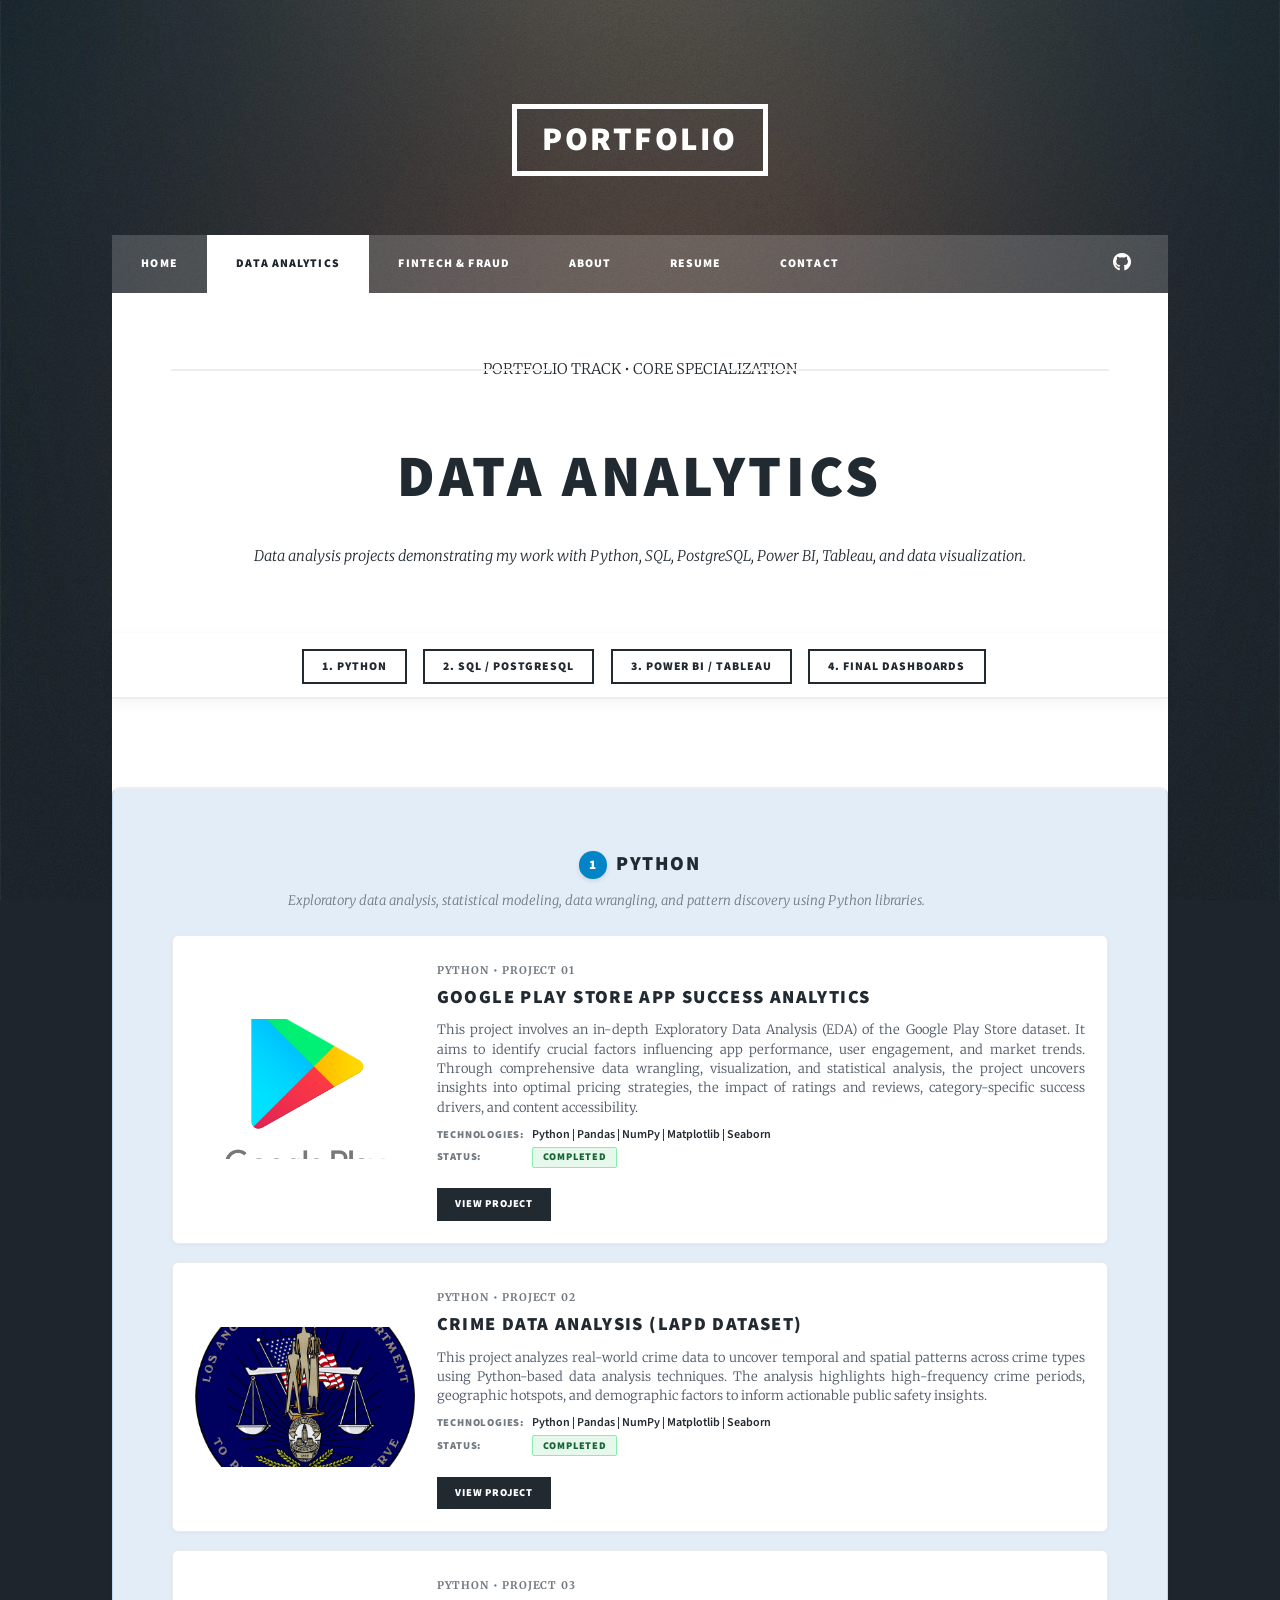
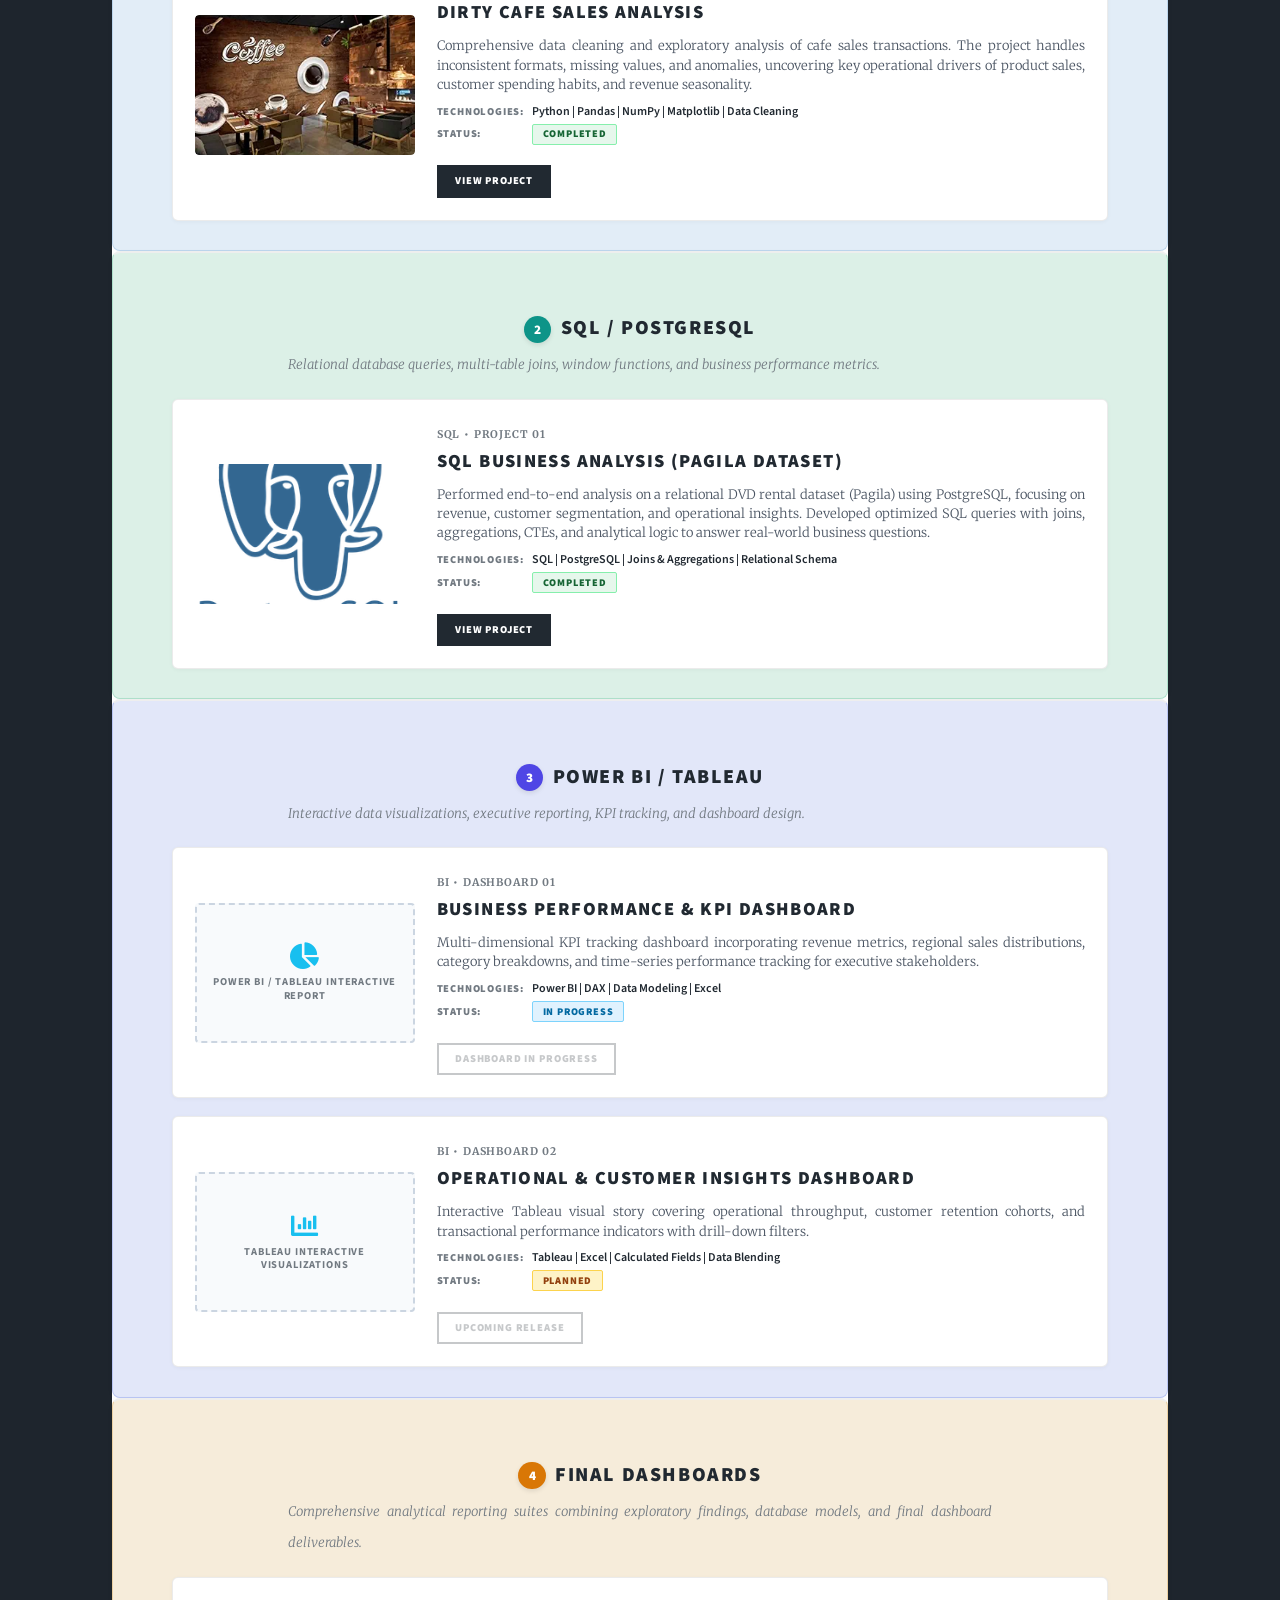
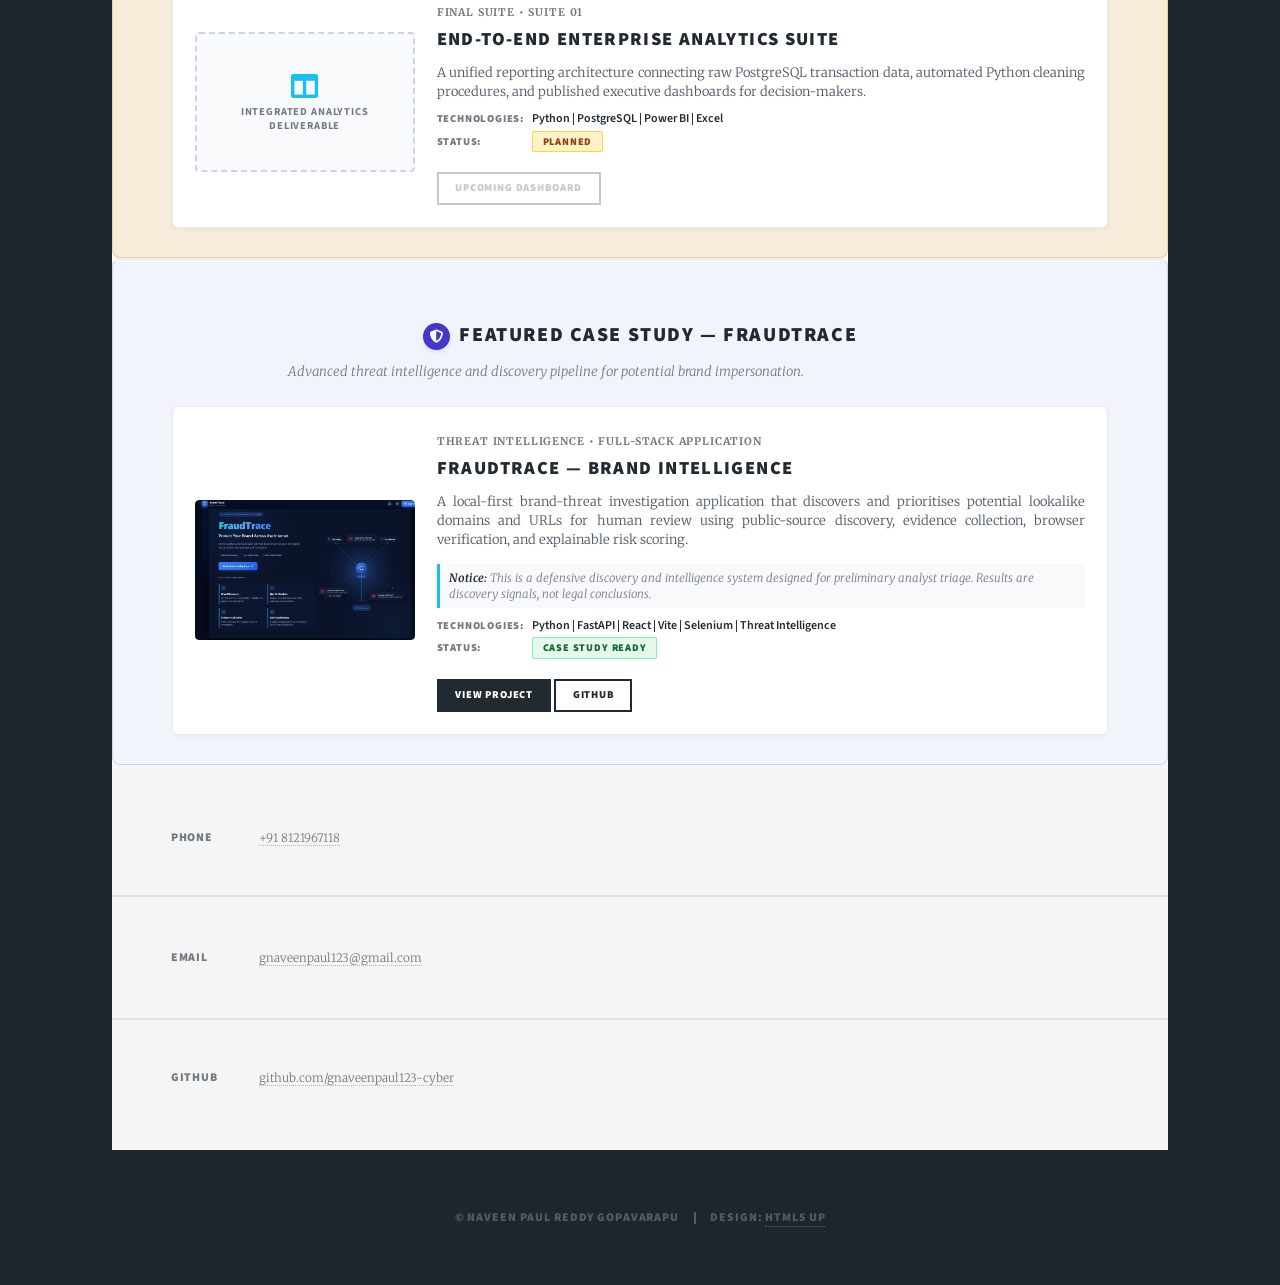
==== commit 18fad61e: "Final" ====
--- a/data-analytics.html
+++ b/data-analytics.html
@@ -60,228 +60,323 @@
 								</article>
 
 						<!-- CATEGORY 1: PYTHON -->
-							<div id="python" class="category-heading">
-								<h3>1. PYTHON</h3>
-								<p>Exploratory data analysis, statistical modeling, data wrangling, and pattern discovery using Python libraries.</p>
-							</div>
-
-							<section class="posts">
-								<!-- Python Project 1 -->
-								<article>
-									<header>
-										<span class="date">PYTHON &bull; PROJECT 01</span>
-										<h2><a href="https://github.com/gnaveenpaul123-cyber/crispy-tribble" target="_blank" rel="noopener noreferrer">Google Play Store App Success Analytics</a></h2>
-									</header>
-									<a href="https://github.com/gnaveenpaul123-cyber/crispy-tribble" class="image fit" target="_blank" rel="noopener noreferrer"><img src="images/playstore.jpg" alt="Google Play Store App Success Analytics" /></a>
-									<p>This project involves an in-depth Exploratory Data Analysis (EDA) of the Google Play Store dataset. It aims to identify crucial factors influencing app performance, user engagement, and market trends. Through comprehensive data wrangling, visualization, and statistical analysis, the project uncovers insights into optimal pricing strategies, the impact of ratings and reviews, category-specific success drivers, and content accessibility.</p>
-									<div class="project-meta">
-										<div class="project-meta-row">
-											<span class="project-meta-label">Technologies:</span>
-											<span class="project-meta-value">Python | Pandas | NumPy | Matplotlib | Seaborn</span>
-										</div>
-										<div class="project-meta-row">
-											<span class="project-meta-label">Status:</span>
-											<span class="status-badge status-completed">Completed</span>
-										</div>
-									</div>
-									<ul class="actions special">
-										<li><a href="https://github.com/gnaveenpaul123-cyber/crispy-tribble" class="button" target="_blank" rel="noopener noreferrer">VIEW PROJECT</a></li>
-									</ul>
-								</article>
-
-								<!-- Python Project 2 -->
-								<article>
-									<header>
-										<span class="date">PYTHON &bull; PROJECT 02</span>
-										<h2><a href="https://github.com/gnaveenpaul123-cyber/pro_2" target="_blank" rel="noopener noreferrer">Crime Data Analysis (LAPD Dataset)</a></h2>
-									</header>
-									<a href="https://github.com/gnaveenpaul123-cyber/pro_2" class="image fit" target="_blank" rel="noopener noreferrer"><img src="images/LAPD2.jpg" alt="Crime Data Analysis LAPD Dataset" /></a>
-									<p>This project analyzes real-world crime data to uncover temporal and spatial patterns across crime types using Python-based data analysis techniques. The analysis highlights high-frequency crime periods, geographic hotspots, and demographic factors to inform actionable public safety insights.</p>
-									<div class="project-meta">
-										<div class="project-meta-row">
-											<span class="project-meta-label">Technologies:</span>
-											<span class="project-meta-value">Python | Pandas | NumPy | Matplotlib | Seaborn</span>
-										</div>
-										<div class="project-meta-row">
-											<span class="project-meta-label">Status:</span>
-											<span class="status-badge status-completed">Completed</span>
-										</div>
-									</div>
-									<ul class="actions special">
-										<li><a href="https://github.com/gnaveenpaul123-cyber/pro_2" class="button" target="_blank" rel="noopener noreferrer">VIEW PROJECT</a></li>
-									</ul>
-								</article>
-
-								<!-- Python Project 3 -->
-								<article>
-									<header>
-										<span class="date">PYTHON &bull; PROJECT 03</span>
-										<h2><a href="https://github.com/gnaveenpaul123-cyber/Project-3/tree/main" target="_blank" rel="noopener noreferrer">Dirty Cafe Sales Analysis</a></h2>
-									</header>
-									<a href="https://github.com/gnaveenpaul123-cyber/Project-3/tree/main" class="image fit" target="_blank" rel="noopener noreferrer"><img src="images/coffee.jpg" alt="Dirty Cafe Sales Analysis" /></a>
-									<p>Comprehensive data cleaning and exploratory analysis of cafe sales transactions. The project handles inconsistent formats, missing values, and anomalies, uncovering key operational drivers of product sales, customer spending habits, and revenue seasonality.</p>
-									<div class="project-meta">
-										<div class="project-meta-row">
-											<span class="project-meta-label">Technologies:</span>
-											<span class="project-meta-value">Python | Pandas | NumPy | Matplotlib | Data Cleaning</span>
-										</div>
-										<div class="project-meta-row">
-											<span class="project-meta-label">Status:</span>
-											<span class="status-badge status-completed">Completed</span>
-										</div>
-									</div>
-									<ul class="actions special">
-										<li><a href="https://github.com/gnaveenpaul123-cyber/Project-3/tree/main" class="button" target="_blank" rel="noopener noreferrer">VIEW PROJECT</a></li>
-									</ul>
-								</article>
+							<section id="python" class="category-block category-python">
+								<div class="category-heading">
+									<div class="category-badge-wrapper">
+										<span class="category-number-badge">1</span>
+										<h3 class="category-title">PYTHON</h3>
+									</div>
+									<p class="category-subtitle">Exploratory data analysis, statistical modeling, data wrangling, and pattern discovery using Python libraries.</p>
+								</div>
+
+								<div class="posts">
+									<!-- Python Project 1 -->
+									<article class="project-card">
+										<div class="project-card-visual">
+											<a href="https://github.com/gnaveenpaul123-cyber/crispy-tribble" class="image fit" target="_blank" rel="noopener noreferrer"><img src="images/playstore.jpg" alt="Google Play Store App Success Analytics" /></a>
+										</div>
+										<div class="project-card-body">
+											<header>
+												<span class="date">PYTHON &bull; PROJECT 01</span>
+												<h2><a href="https://github.com/gnaveenpaul123-cyber/crispy-tribble" target="_blank" rel="noopener noreferrer">Google Play Store App Success Analytics</a></h2>
+											</header>
+											<p>This project involves an in-depth Exploratory Data Analysis (EDA) of the Google Play Store dataset. It aims to identify crucial factors influencing app performance, user engagement, and market trends. Through comprehensive data wrangling, visualization, and statistical analysis, the project uncovers insights into optimal pricing strategies, the impact of ratings and reviews, category-specific success drivers, and content accessibility.</p>
+											<div class="project-meta">
+												<div class="project-meta-row">
+													<span class="project-meta-label">Technologies:</span>
+													<span class="project-meta-value">Python | Pandas | NumPy | Matplotlib | Seaborn</span>
+												</div>
+												<div class="project-meta-row">
+													<span class="project-meta-label">Status:</span>
+													<span class="status-badge status-completed">Completed</span>
+												</div>
+											</div>
+											<div class="project-actions">
+												<a href="https://github.com/gnaveenpaul123-cyber/crispy-tribble" class="button primary small" target="_blank" rel="noopener noreferrer">VIEW PROJECT</a>
+											</div>
+										</div>
+									</article>
+
+									<!-- Python Project 2 -->
+									<article class="project-card">
+										<div class="project-card-visual">
+											<a href="https://github.com/gnaveenpaul123-cyber/pro_2" class="image fit" target="_blank" rel="noopener noreferrer"><img src="images/LAPD2.jpg" alt="Crime Data Analysis LAPD Dataset" /></a>
+										</div>
+										<div class="project-card-body">
+											<header>
+												<span class="date">PYTHON &bull; PROJECT 02</span>
+												<h2><a href="https://github.com/gnaveenpaul123-cyber/pro_2" target="_blank" rel="noopener noreferrer">Crime Data Analysis (LAPD Dataset)</a></h2>
+											</header>
+											<p>This project analyzes real-world crime data to uncover temporal and spatial patterns across crime types using Python-based data analysis techniques. The analysis highlights high-frequency crime periods, geographic hotspots, and demographic factors to inform actionable public safety insights.</p>
+											<div class="project-meta">
+												<div class="project-meta-row">
+													<span class="project-meta-label">Technologies:</span>
+													<span class="project-meta-value">Python | Pandas | NumPy | Matplotlib | Seaborn</span>
+												</div>
+												<div class="project-meta-row">
+													<span class="project-meta-label">Status:</span>
+													<span class="status-badge status-completed">Completed</span>
+												</div>
+											</div>
+											<div class="project-actions">
+												<a href="https://github.com/gnaveenpaul123-cyber/pro_2" class="button primary small" target="_blank" rel="noopener noreferrer">VIEW PROJECT</a>
+											</div>
+										</div>
+									</article>
+
+									<!-- Python Project 3 -->
+									<article class="project-card">
+										<div class="project-card-visual">
+											<a href="https://github.com/gnaveenpaul123-cyber/Project-3/tree/main" class="image fit" target="_blank" rel="noopener noreferrer"><img src="images/coffee.jpg" alt="Dirty Cafe Sales Analysis" /></a>
+										</div>
+										<div class="project-card-body">
+											<header>
+												<span class="date">PYTHON &bull; PROJECT 03</span>
+												<h2><a href="https://github.com/gnaveenpaul123-cyber/Project-3/tree/main" target="_blank" rel="noopener noreferrer">Dirty Cafe Sales Analysis</a></h2>
+											</header>
+											<p>Comprehensive data cleaning and exploratory analysis of cafe sales transactions. The project handles inconsistent formats, missing values, and anomalies, uncovering key operational drivers of product sales, customer spending habits, and revenue seasonality.</p>
+											<div class="project-meta">
+												<div class="project-meta-row">
+													<span class="project-meta-label">Technologies:</span>
+													<span class="project-meta-value">Python | Pandas | NumPy | Matplotlib | Data Cleaning</span>
+												</div>
+												<div class="project-meta-row">
+													<span class="project-meta-label">Status:</span>
+													<span class="status-badge status-completed">Completed</span>
+												</div>
+											</div>
+											<div class="project-actions">
+												<a href="https://github.com/gnaveenpaul123-cyber/Project-3/tree/main" class="button primary small" target="_blank" rel="noopener noreferrer">VIEW PROJECT</a>
+											</div>
+										</div>
+									</article>
+								</div>
 							</section>
 
 						<!-- CATEGORY 2: SQL / POSTGRESQL -->
-							<div id="sql" class="category-heading">
-								<h3>2. SQL / POSTGRESQL</h3>
-								<p>Relational database queries, multi-table joins, window functions, and business performance metrics.</p>
-							</div>
-
-							<section class="posts">
-								<!-- SQL Project 1 -->
-								<article>
-									<header>
-										<span class="date">SQL &bull; PROJECT 01</span>
-										<h2><a href="https://github.com/gnaveenpaul123-cyber/SQLPro-1/tree/main" target="_blank" rel="noopener noreferrer">SQL Business Analysis (Pagila Dataset)</a></h2>
-									</header>
-									<a href="https://github.com/gnaveenpaul123-cyber/SQLPro-1/tree/main" class="image fit" target="_blank" rel="noopener noreferrer"><img src="images/postgre_logo.jpg" alt="PostgreSQL Business Analysis" /></a>
-									<p>Performed end-to-end analysis on a relational DVD rental dataset (Pagila) using PostgreSQL, focusing on revenue, customer segmentation, and operational insights. Developed optimized SQL queries with joins, aggregations, CTEs, and analytical logic to answer real-world business questions.</p>
-									<div class="project-meta">
-										<div class="project-meta-row">
-											<span class="project-meta-label">Technologies:</span>
-											<span class="project-meta-value">SQL | PostgreSQL | Joins &amp; Aggregations | Relational Schema</span>
-										</div>
-										<div class="project-meta-row">
-											<span class="project-meta-label">Status:</span>
-											<span class="status-badge status-completed">Completed</span>
-										</div>
-									</div>
-									<ul class="actions special">
-										<li><a href="https://github.com/gnaveenpaul123-cyber/SQLPro-1/tree/main" class="button" target="_blank" rel="noopener noreferrer">VIEW PROJECT</a></li>
-									</ul>
-								</article>
-
-								<!-- SQL Project 2 (Future / In Progress Slot) -->
-								<!--<article>
-									<header>
-										<span class="date">SQL &bull; PROJECT 02</span>
-										<h2>Financial &amp; Transaction SQL Analytics</h2>
-									</header>
-									<div class="project-placeholder-visual">
-										<i class="fas fa-database"></i>
-										<span>PostgreSQL Analytics Pipeline</span>
-									</div>
-									<p>Advanced query suites analyzing transaction flow, customer retention, repeat purchasing patterns, and database indexing optimizations for high-throughput reporting scenarios.</p>
-									<div class="project-meta">
-										<div class="project-meta-row">
-											<span class="project-meta-label">Technologies:</span>
-											<span class="project-meta-value">SQL | PostgreSQL | Window Functions | Index Optimization</span>
-										</div>
-										<div class="project-meta-row">
-											<span class="project-meta-label">Status:</span>
-											<span class="status-badge status-in-progress">In Progress</span>
-										</div>
-									</div>
-									<ul class="actions special">
-										<li><span class="button disabled">PROJECT IN PROGRESS</span></li>
-									</ul>
-								</article>
-							</section>
-						-->
+							<section id="sql" class="category-block category-sql">
+								<div class="category-heading">
+									<div class="category-badge-wrapper">
+										<span class="category-number-badge">2</span>
+										<h3 class="category-title">SQL / POSTGRESQL</h3>
+									</div>
+									<p class="category-subtitle">Relational database queries, multi-table joins, window functions, and business performance metrics.</p>
+								</div>
+
+								<div class="posts">
+									<!-- SQL Project 1 -->
+									<article class="project-card">
+										<div class="project-card-visual">
+											<a href="https://github.com/gnaveenpaul123-cyber/SQLPro-1/tree/main" class="image fit" target="_blank" rel="noopener noreferrer"><img src="images/postgre_logo.jpg" alt="PostgreSQL Business Analysis" /></a>
+										</div>
+										<div class="project-card-body">
+											<header>
+												<span class="date">SQL &bull; PROJECT 01</span>
+												<h2><a href="https://github.com/gnaveenpaul123-cyber/SQLPro-1/tree/main" target="_blank" rel="noopener noreferrer">SQL Business Analysis (Pagila Dataset)</a></h2>
+											</header>
+											<p>Performed end-to-end analysis on a relational DVD rental dataset (Pagila) using PostgreSQL, focusing on revenue, customer segmentation, and operational insights. Developed optimized SQL queries with joins, aggregations, CTEs, and analytical logic to answer real-world business questions.</p>
+											<div class="project-meta">
+												<div class="project-meta-row">
+													<span class="project-meta-label">Technologies:</span>
+													<span class="project-meta-value">SQL | PostgreSQL | Joins &amp; Aggregations | Relational Schema</span>
+												</div>
+												<div class="project-meta-row">
+													<span class="project-meta-label">Status:</span>
+													<span class="status-badge status-completed">Completed</span>
+												</div>
+											</div>
+											<div class="project-actions">
+												<a href="https://github.com/gnaveenpaul123-cyber/SQLPro-1/tree/main" class="button primary small" target="_blank" rel="noopener noreferrer">VIEW PROJECT</a>
+											</div>
+										</div>
+									</article>
+
+									<!-- SQL Project 2 (Future / In Progress Slot) -->
+									<!--<article class="project-card">
+										<div class="project-card-visual">
+											<div class="project-placeholder-visual">
+												<i class="fas fa-database"></i>
+												<span>PostgreSQL Analytics Pipeline</span>
+											</div>
+										</div>
+										<div class="project-card-body">
+											<header>
+												<span class="date">SQL &bull; PROJECT 02</span>
+												<h2>Financial &amp; Transaction SQL Analytics</h2>
+											</header>
+											<p>Advanced query suites analyzing transaction flow, customer retention, repeat purchasing patterns, and database indexing optimizations for high-throughput reporting scenarios.</p>
+											<div class="project-meta">
+												<div class="project-meta-row">
+													<span class="project-meta-label">Technologies:</span>
+													<span class="project-meta-value">SQL | PostgreSQL | Window Functions | Index Optimization</span>
+												</div>
+												<div class="project-meta-row">
+													<span class="project-meta-label">Status:</span>
+													<span class="status-badge status-in-progress">In Progress</span>
+												</div>
+											</div>
+											<div class="project-actions">
+												<span class="button small disabled">PROJECT IN PROGRESS</span>
+											</div>
+										</div>
+									</article>-->
+								</div>
+							</section>
+
 						<!-- CATEGORY 3: POWER BI / TABLEAU -->
-							<div id="bi" class="category-heading">
-								<h3>3. POWER BI / TABLEAU</h3>
-								<p>Interactive data visualizations, executive reporting, KPI tracking, and dashboard design.</p>
-							</div>
-
-							<section class="posts">
-								<article>
-									<header>
-										<span class="date">BI &bull; DASHBOARD 01</span>
-										<h2>Business Performance &amp; KPI Dashboard</h2>
-									</header>
-									<div class="project-placeholder-visual">
-										<i class="fas fa-chart-pie"></i>
-										<span>Power BI / Tableau Interactive Report</span>
-									</div>
-									<p>Multi-dimensional KPI tracking dashboard incorporating revenue metrics, regional sales distributions, category breakdowns, and time-series performance tracking for executive stakeholders.</p>
-									<div class="project-meta">
-										<div class="project-meta-row">
-											<span class="project-meta-label">Technologies:</span>
-											<span class="project-meta-value">Power BI | DAX | Data Modeling | Excel</span>
-										</div>
-										<div class="project-meta-row">
-											<span class="project-meta-label">Status:</span>
-											<span class="status-badge status-in-progress">In Progress</span>
-										</div>
-									</div>
-									<ul class="actions special">
-										<li><span class="button disabled">DASHBOARD IN PROGRESS</span></li>
-									</ul>
-								</article>
-
-								<article>
-									<header>
-										<span class="date">BI &bull; DASHBOARD 02</span>
-										<h2>Operational &amp; Customer Insights Dashboard</h2>
-									</header>
-									<div class="project-placeholder-visual">
-										<i class="fas fa-chart-bar"></i>
-										<span>Tableau Interactive Visualizations</span>
-									</div>
-									<p>Interactive Tableau visual story covering operational throughput, customer retention cohorts, and transactional performance indicators with drill-down filters.</p>
-									<div class="project-meta">
-										<div class="project-meta-row">
-											<span class="project-meta-label">Technologies:</span>
-											<span class="project-meta-value">Tableau | Excel | Calculated Fields | Data Blending</span>
-										</div>
-										<div class="project-meta-row">
-											<span class="project-meta-label">Status:</span>
-											<span class="status-badge status-planned">Planned</span>
-										</div>
-									</div>
-									<ul class="actions special">
-										<li><span class="button disabled">UPCOMING RELEASE</span></li>
-									</ul>
-								</article>
+							<section id="bi" class="category-block category-bi">
+								<div class="category-heading">
+									<div class="category-badge-wrapper">
+										<span class="category-number-badge">3</span>
+										<h3 class="category-title">POWER BI / TABLEAU</h3>
+									</div>
+									<p class="category-subtitle">Interactive data visualizations, executive reporting, KPI tracking, and dashboard design.</p>
+								</div>
+
+								<div class="posts">
+									<article class="project-card">
+										<div class="project-card-visual">
+											<div class="project-placeholder-visual">
+												<i class="fas fa-chart-pie"></i>
+												<span>Power BI / Tableau Interactive Report</span>
+											</div>
+										</div>
+										<div class="project-card-body">
+											<header>
+												<span class="date">BI &bull; DASHBOARD 01</span>
+												<h2>Business Performance &amp; KPI Dashboard</h2>
+											</header>
+											<p>Multi-dimensional KPI tracking dashboard incorporating revenue metrics, regional sales distributions, category breakdowns, and time-series performance tracking for executive stakeholders.</p>
+											<div class="project-meta">
+												<div class="project-meta-row">
+													<span class="project-meta-label">Technologies:</span>
+													<span class="project-meta-value">Power BI | DAX | Data Modeling | Excel</span>
+												</div>
+												<div class="project-meta-row">
+													<span class="project-meta-label">Status:</span>
+													<span class="status-badge status-in-progress">In Progress</span>
+												</div>
+											</div>
+											<div class="project-actions">
+												<span class="button small disabled">DASHBOARD IN PROGRESS</span>
+											</div>
+										</div>
+									</article>
+
+									<article class="project-card">
+										<div class="project-card-visual">
+											<div class="project-placeholder-visual">
+												<i class="fas fa-chart-bar"></i>
+												<span>Tableau Interactive Visualizations</span>
+											</div>
+										</div>
+										<div class="project-card-body">
+											<header>
+												<span class="date">BI &bull; DASHBOARD 02</span>
+												<h2>Operational &amp; Customer Insights Dashboard</h2>
+											</header>
+											<p>Interactive Tableau visual story covering operational throughput, customer retention cohorts, and transactional performance indicators with drill-down filters.</p>
+											<div class="project-meta">
+												<div class="project-meta-row">
+													<span class="project-meta-label">Technologies:</span>
+													<span class="project-meta-value">Tableau | Excel | Calculated Fields | Data Blending</span>
+												</div>
+												<div class="project-meta-row">
+													<span class="project-meta-label">Status:</span>
+													<span class="status-badge status-planned">Planned</span>
+												</div>
+											</div>
+											<div class="project-actions">
+												<span class="button small disabled">UPCOMING RELEASE</span>
+											</div>
+										</div>
+									</article>
+								</div>
 							</section>
 
 						<!-- CATEGORY 4: FINAL DASHBOARDS -->
-							<div id="dashboards" class="category-heading">
-								<h3>4. FINAL DASHBOARDS</h3>
-								<p>Comprehensive analytical reporting suites combining exploratory findings, database models, and final dashboard deliverables.</p>
-							</div>
-
-							<section class="posts">
-								<article>
-									<header>
-										<span class="date">FINAL SUITE &bull; SUITE 01</span>
-										<h2>End-to-End Enterprise Analytics Suite</h2>
-									</header>
-									<div class="project-placeholder-visual">
-										<i class="fas fa-columns"></i>
-										<span>Integrated Analytics Deliverable</span>
-									</div>
-									<p>A unified reporting architecture connecting raw PostgreSQL transaction data, automated Python cleaning procedures, and published executive dashboards for decision-makers.</p>
-									<div class="project-meta">
-										<div class="project-meta-row">
-											<span class="project-meta-label">Technologies:</span>
-											<span class="project-meta-value">Python | PostgreSQL | Power BI | Excel</span>
-										</div>
-										<div class="project-meta-row">
-											<span class="project-meta-label">Status:</span>
-											<span class="status-badge status-planned">Planned</span>
-										</div>
-									</div>
-									<ul class="actions special">
-										<li><span class="button disabled">UPCOMING DASHBOARD</span></li>
-									</ul>
-								</article>
+							<section id="dashboards" class="category-block category-dashboards">
+								<div class="category-heading">
+									<div class="category-badge-wrapper">
+										<span class="category-number-badge">4</span>
+										<h3 class="category-title">FINAL DASHBOARDS</h3>
+									</div>
+									<p class="category-subtitle">Comprehensive analytical reporting suites combining exploratory findings, database models, and final dashboard deliverables.</p>
+								</div>
+
+								<div class="posts">
+									<article class="project-card">
+										<div class="project-card-visual">
+											<div class="project-placeholder-visual">
+												<i class="fas fa-columns"></i>
+												<span>Integrated Analytics Deliverable</span>
+											</div>
+										</div>
+										<div class="project-card-body">
+											<header>
+												<span class="date">FINAL SUITE &bull; SUITE 01</span>
+												<h2>End-to-End Enterprise Analytics Suite</h2>
+											</header>
+											<p>A unified reporting architecture connecting raw PostgreSQL transaction data, automated Python cleaning procedures, and published executive dashboards for decision-makers.</p>
+											<div class="project-meta">
+												<div class="project-meta-row">
+													<span class="project-meta-label">Technologies:</span>
+													<span class="project-meta-value">Python | PostgreSQL | Power BI | Excel</span>
+												</div>
+												<div class="project-meta-row">
+													<span class="project-meta-label">Status:</span>
+													<span class="status-badge status-planned">Planned</span>
+												</div>
+											</div>
+											<div class="project-actions">
+												<span class="button small disabled">UPCOMING DASHBOARD</span>
+											</div>
+										</div>
+									</article>
+								</div>
+							</section>
+
+						<!-- FEATURED CASE STUDY: FRAUDTRACE -->
+							<section id="fraudtrace" class="category-block category-fintech">
+								<div class="category-heading">
+									<div class="category-badge-wrapper">
+										<span class="category-number-badge"><i class="fas fa-shield-alt"></i></span>
+										<h3 class="category-title">FEATURED CASE STUDY &mdash; FRAUDTRACE</h3>
+									</div>
+									<p class="category-subtitle">Advanced threat intelligence and discovery pipeline for potential brand impersonation.</p>
+								</div>
+
+								<div class="posts">
+									<article class="project-card">
+										<div class="project-card-visual">
+											<a href="fraudtrace.html" class="image fit"><img src="assets/images/fraudtrace/landing.png" alt="FraudTrace — Brand Intelligence Platform Overview" /></a>
+										</div>
+										<div class="project-card-body">
+											<header>
+												<span class="date">THREAT INTELLIGENCE &bull; FULL-STACK APPLICATION</span>
+												<h2><a href="fraudtrace.html">FraudTrace &mdash; Brand Intelligence</a></h2>
+											</header>
+											<p>A local-first brand-threat investigation application that discovers and prioritises potential lookalike domains and URLs for human review using public-source discovery, evidence collection, browser verification, and explainable risk scoring.</p>
+											<div class="project-notice">
+												<strong>Notice:</strong> This is a defensive discovery and intelligence system designed for preliminary analyst triage. Results are discovery signals, not legal conclusions.
+											</div>
+											<div class="project-meta">
+												<div class="project-meta-row">
+													<span class="project-meta-label">Technologies:</span>
+													<span class="project-meta-value">Python | FastAPI | React | Vite | Selenium | Threat Intelligence</span>
+												</div>
+												<div class="project-meta-row">
+													<span class="project-meta-label">Status:</span>
+													<span class="status-badge status-completed">Case Study Ready</span>
+												</div>
+											</div>
+											<div class="project-actions">
+												<a href="fraudtrace.html" class="button primary small">VIEW PROJECT</a>
+												<a href="PASTE_VERIFIED_GITHUB_URL" class="button small" target="_blank" rel="noopener noreferrer">GITHUB</a>
+											</div>
+										</div>
+									</article>
+								</div>
 							</section>
 
 					</div>
--- a/assets/css/main.css
+++ b/assets/css/main.css
@@ -3930,13 +3930,13 @@
 			display: -webkit-flex;
 			display: -ms-flex;
 			display: flex;
-			-moz-flex-wrap: wrap;
-			-webkit-flex-wrap: wrap;
-			-ms-flex-wrap: wrap;
-			flex-wrap: wrap;
-			-moz-align-items: -moz-stretch;
-			-webkit-align-items: -webkit-stretch;
-			-ms-align-items: -ms-stretch;
+			-moz-flex-direction: column;
+			-webkit-flex-direction: column;
+			-ms-flex-direction: column;
+			flex-direction: column;
+			-moz-align-items: stretch;
+			-webkit-align-items: stretch;
+			-ms-align-items: stretch;
 			align-items: stretch;
 			text-align: center;
 			width: 100%;
@@ -3944,83 +3944,56 @@
 		}
 
 			#main > .posts > * {
-				-moz-flex-shrink: 1;
-				-webkit-flex-shrink: 1;
-				-ms-flex-shrink: 1;
-				flex-shrink: 1;
-				-moz-flex-grow: 0;
-				-webkit-flex-grow: 0;
-				-ms-flex-grow: 0;
-				flex-grow: 0;
-			}
-
-			#main > .posts > * {
-				width: 50%;
-			}
-
-			#main > .posts > * {
+				width: 100%;
+				max-width: 100%;
+				box-sizing: border-box;
 				padding: 4rem;
-				width: 50%;
+				-moz-flex-shrink: 0;
+				-webkit-flex-shrink: 0;
+				-ms-flex-shrink: 0;
+				flex-shrink: 0;
+				-moz-flex-grow: 1;
+				-webkit-flex-grow: 1;
+				-ms-flex-grow: 1;
+				flex-grow: 1;
 			}
 
 			#main > .posts > article {
 				border-color: #eeeeee;
-				border-left-width: 2px;
 				border-style: solid;
-				border-top-width: 2px;
+				border-width: 2px 0 0 0;
 				text-align: center;
-			}
+				width: 100%;
+			}
+
+				#main > .posts > article:first-child {
+					border-top-width: 0;
+				}
 
 				#main > .posts > article > :last-child {
 					margin-bottom: 0;
 				}
 
-				#main > .posts > article:nth-child(2n - 1) {
-					border-left-width: 0;
-				}
-
-				#main > .posts > article:nth-child(-n + 2) {
-					border-top-width: 0;
+				#main > .posts > article .image {
+					max-width: 32rem;
+					margin-left: auto;
+					margin-right: auto;
 				}
 
 			@media screen and (max-width: 980px) {
-
-				#main > .posts > * {
-					width: 50%;
-				}
-
-				#main > .posts > * {
-					padding: 2.5rem;
-					width: 50%;
-				}
-
-			}
-
-			@media screen and (max-width: 736px) {
 
 				#main > .posts > * {
 					width: 100%;
-				}
+					padding: 2.5rem;
+				}
+
+			}
+
+			@media screen and (max-width: 736px) {
 
 				#main > .posts > * {
+					width: 100%;
 					padding: 2rem;
-					width: 100%;
-				}
-
-				#main > .posts > article:nth-child(2n - 1) {
-					border-left-width: 2px;
-				}
-
-				#main > .posts > article:nth-child(-n + 2) {
-					border-top-width: 2px;
-				}
-
-				#main > .posts > article:nth-child(n) {
-					border-left-width: 0;
-				}
-
-				#main > .posts > article:nth-child(-n + 1) {
-					border-top-width: 0;
 				}
 
 				#main > .posts > article .image {
@@ -4978,33 +4951,394 @@
 	}
 }
 
-/* Category Section Header */
+/* ==========================================================================
+   Category Blocks & Compact Project Cards (Data Analytics & Portfolio)
+   ========================================================================== */
+
+.category-block {
+	border-radius: 8px;
+	padding: 2rem 2rem 2rem 2rem;
+	margin: 2.5rem 0;
+	scroll-margin-top: 5.5rem;
+	box-shadow: 0 2px 10px rgba(0, 0, 0, 0.02);
+	border: 1px solid #e2e8f0;
+	background: #ffffff;
+}
+
+.category-block:first-of-type {
+	margin-top: 1rem;
+}
+
+/* Category Specific Subtle Background Tints */
+.category-block.category-python {
+	background-color: #e2edf7;
+	border-color: #bcd5ec;
+}
+
+.category-block.category-python .category-number-badge {
+	background-color: #0284c7;
+	color: #ffffff;
+}
+
+.category-block.category-sql {
+	background-color: #dcf0e7;
+	border-color: #aee0cb;
+}
+
+.category-block.category-sql .category-number-badge {
+	background-color: #0d9488;
+	color: #ffffff;
+}
+
+.category-block.category-bi {
+	background-color: #e2e7f9;
+	border-color: #b9c5f3;
+}
+
+.category-block.category-bi .category-number-badge {
+	background-color: #4f46e5;
+	color: #ffffff;
+}
+
+.category-block.category-dashboards {
+	background-color: #f6ecda;
+	border-color: #ebd0a2;
+}
+
+.category-block.category-dashboards .category-number-badge {
+	background-color: #d97706;
+	color: #ffffff;
+}
+
+.category-block.category-fintech {
+	background-color: #f1f4fa;
+	border-color: #cbd5e1;
+}
+
+.category-block.category-fintech .category-number-badge {
+	background-color: #4338ca;
+	color: #ffffff;
+}
+
+/* Category Header inside Category Block */
 .category-heading {
-	padding: 3rem 0 1.5rem 0 !important;
-	border-top: solid 2px #eeeeee;
-	margin-top: 2rem;
+	padding: 0 0 1.25rem 0 !important;
+	border-top: 0 !important;
+	margin-top: 0 !important;
 	text-align: center;
 	scroll-margin-top: 5.5rem;
 }
 
-.category-heading:first-of-type {
-	border-top: 0;
-	margin-top: 0;
-	padding-top: 1rem !important;
-}
-
-.category-heading h3 {
-	font-size: 1.5rem;
+.category-badge-wrapper {
+	display: -moz-inline-flex;
+	display: -webkit-inline-flex;
+	display: -ms-inline-flex;
+	display: inline-flex;
+	-moz-align-items: center;
+	-webkit-align-items: center;
+	-ms-align-items: center;
+	align-items: center;
+	-moz-justify-content: center;
+	-webkit-justify-content: center;
+	-ms-justify-content: center;
+	justify-content: center;
+	gap: 0.65rem;
+	margin-bottom: 0.35rem;
+}
+
+.category-number-badge {
+	display: -moz-inline-flex;
+	display: -webkit-inline-flex;
+	display: -ms-inline-flex;
+	display: inline-flex;
+	-moz-align-items: center;
+	-webkit-align-items: center;
+	-ms-align-items: center;
+	align-items: center;
+	-moz-justify-content: center;
+	-webkit-justify-content: center;
+	-ms-justify-content: center;
+	justify-content: center;
+	width: 1.85rem;
+	height: 1.85rem;
+	border-radius: 50%;
+	font-family: "Source Sans Pro", Helvetica, sans-serif;
+	font-size: 0.9rem;
+	font-weight: 900;
+	line-height: 1;
+	box-shadow: 0 2px 5px rgba(0, 0, 0, 0.1);
+}
+
+.category-heading h3,
+.category-heading .category-title {
+	font-size: 1.35rem;
 	letter-spacing: 0.08em;
 	text-transform: uppercase;
-	margin-bottom: 0.5rem;
-}
-
-.category-heading p {
-	font-size: 0.95rem;
+	margin: 0;
+	color: #212931;
+}
+
+.category-heading p,
+.category-heading .category-subtitle {
+	font-size: 0.9rem;
 	font-style: italic;
 	color: #717981;
 	margin-bottom: 0;
+	max-width: 48rem;
+	margin-left: auto;
+	margin-right: auto;
+}
+
+/* Category Posts Container - Strict 1 Project = 1 Row */
+.category-block .posts {
+	display: -moz-flex;
+	display: -webkit-flex;
+	display: -ms-flex;
+	display: flex;
+	-moz-flex-direction: column;
+	-webkit-flex-direction: column;
+	-ms-flex-direction: column;
+	flex-direction: column;
+	width: 100%;
+	gap: 1.25rem;
+	padding: 0;
+	margin: 0;
+}
+
+/* Compact Project Card */
+.project-card {
+	display: -moz-flex;
+	display: -webkit-flex;
+	display: -ms-flex;
+	display: flex;
+	-moz-flex-direction: row;
+	-webkit-flex-direction: row;
+	-ms-flex-direction: row;
+	flex-direction: row;
+	-moz-align-items: stretch;
+	-webkit-align-items: stretch;
+	-ms-align-items: stretch;
+	align-items: stretch;
+	width: 100% !important;
+	max-width: 100% !important;
+	box-sizing: border-box;
+	background: #ffffff;
+	border: 1px solid rgba(0, 0, 0, 0.08);
+	border-radius: 6px;
+	padding: 1.5rem;
+	gap: 1.5rem;
+	text-align: left;
+	box-shadow: 0 1px 4px rgba(0, 0, 0, 0.04);
+	transition: box-shadow 0.2s ease, transform 0.2s ease;
+}
+
+.project-card:hover {
+	box-shadow: 0 4px 12px rgba(0, 0, 0, 0.08);
+}
+
+/* Visual Column */
+.project-card-visual {
+	-moz-flex: 0 0 220px;
+	-webkit-flex: 0 0 220px;
+	-ms-flex: 0 0 220px;
+	flex: 0 0 220px;
+	width: 220px;
+	display: -moz-flex;
+	display: -webkit-flex;
+	display: -ms-flex;
+	display: flex;
+	-moz-align-items: center;
+	-webkit-align-items: center;
+	-ms-align-items: center;
+	align-items: center;
+	-moz-justify-content: center;
+	-webkit-justify-content: center;
+	-ms-justify-content: center;
+	justify-content: center;
+}
+
+.project-card-visual .image {
+	width: 100%;
+	height: 140px;
+	margin: 0 !important;
+	border-radius: 4px;
+	overflow: hidden;
+	display: block;
+}
+
+.project-card-visual .image img {
+	width: 100%;
+	height: 100%;
+	object-fit: cover;
+	border-radius: 4px;
+}
+
+.project-card-visual .project-placeholder-visual {
+	width: 100%;
+	height: 140px;
+	min-height: 140px;
+	margin: 0;
+	padding: 1rem 0.5rem;
+	border-radius: 4px;
+	border: 2px dashed #cbd5e1;
+	background: #f8fafc;
+}
+
+.project-card-visual .project-placeholder-visual i {
+	font-size: 1.85rem;
+	margin-bottom: 0.4rem;
+}
+
+.project-card-visual .project-placeholder-visual span {
+	font-size: 0.72rem;
+	line-height: 1.3;
+}
+
+/* Body Column */
+.project-card-body {
+	-moz-flex: 1 1 auto;
+	-webkit-flex: 1 1 auto;
+	-ms-flex: 1 1 auto;
+	flex: 1 1 auto;
+	display: -moz-flex;
+	display: -webkit-flex;
+	display: -ms-flex;
+	display: flex;
+	-moz-flex-direction: column;
+	-webkit-flex-direction: column;
+	-ms-flex-direction: column;
+	flex-direction: column;
+	-moz-justify-content: center;
+	-webkit-justify-content: center;
+	-ms-justify-content: center;
+	justify-content: center;
+	min-width: 0;
+}
+
+.project-card-body header {
+	margin-bottom: 0.35rem;
+}
+
+.project-card-body header .date {
+	display: block;
+	font-size: 0.72rem;
+	letter-spacing: 0.08em;
+	margin-bottom: 0.2rem;
+	color: #717981;
+	font-weight: 700;
+}
+
+.project-card-body header h2 {
+	font-size: 1.25rem;
+	line-height: 1.3;
+	margin: 0;
+	color: #212931;
+}
+
+.project-card-body header h2 a {
+	color: #212931;
+	border-bottom: 0;
+}
+
+.project-card-body header h2 a:hover {
+	color: #18bfef;
+}
+
+.project-card-body p {
+	font-size: 0.88rem;
+	line-height: 1.5;
+	margin: 0.4rem 0 0.65rem 0;
+	color: #4b5563;
+}
+
+.project-card-body .project-notice {
+	font-size: 0.78rem !important;
+	padding: 0.4rem 0.65rem;
+	margin: 0.35rem 0 0.65rem 0;
+	line-height: 1.4 !important;
+}
+
+.project-card-body .project-meta {
+	margin: 0 0 0.75rem 0;
+}
+
+.project-card-body .project-meta-row {
+	margin-bottom: 0.2rem;
+	font-size: 0.82rem;
+	line-height: 1.4;
+}
+
+.project-card-body .project-meta-label {
+	min-width: 6rem;
+	font-size: 0.72rem;
+}
+
+.project-card-body .project-meta-value {
+	font-size: 0.82rem;
+}
+
+.project-card-body .project-actions {
+	margin-top: 0.25rem;
+}
+
+.project-card-body .button {
+	height: 2.2rem;
+	line-height: 2.2rem;
+	padding: 0 1.25rem;
+	font-size: 0.72rem;
+	letter-spacing: 0.08em;
+}
+
+/* Responsive adjustments for project cards */
+@media screen and (max-width: 980px) {
+	.category-block {
+		padding: 1.75rem 1.5rem;
+		margin: 2rem 0;
+	}
+
+	.project-card {
+		padding: 1.25rem;
+		gap: 1.25rem;
+	}
+
+	.project-card-visual {
+		-moz-flex: 0 0 180px;
+		-webkit-flex: 0 0 180px;
+		-ms-flex: 0 0 180px;
+		flex: 0 0 180px;
+		width: 180px;
+	}
+}
+
+@media screen and (max-width: 736px) {
+	.category-block {
+		padding: 1.5rem 1rem;
+		margin: 1.75rem 0;
+	}
+
+	.project-card {
+		-moz-flex-direction: column;
+		-webkit-flex-direction: column;
+		-ms-flex-direction: column;
+		flex-direction: column;
+		padding: 1.25rem;
+		gap: 1rem;
+		text-align: left;
+	}
+
+	.project-card-visual {
+		width: 100%;
+		-moz-flex: 0 0 auto;
+		-webkit-flex: 0 0 auto;
+		-ms-flex: 0 0 auto;
+		flex: 0 0 auto;
+	}
+
+	.project-card-visual .image,
+	.project-card-visual .project-placeholder-visual {
+		width: 100%;
+		height: 160px;
+	}
 }
 
 /* Consistent Project Card Meta Elements */
@@ -5281,4 +5615,272 @@
 #explore > header.major::before,
 #explore > header.major::after {
     display: none !important;
+}
+
+/* ==========================================================================
+   Case Study Page Styles (e.g. FraudTrace)
+   ========================================================================== */
+
+.case-study-container {
+	padding: 3rem 4rem !important;
+}
+
+@media screen and (max-width: 980px) {
+	.case-study-container {
+		padding: 2.5rem 2.5rem !important;
+	}
+}
+
+@media screen and (max-width: 736px) {
+	.case-study-container {
+		padding: 2rem 1.25rem !important;
+	}
+}
+
+.case-study-back-bar {
+	margin-bottom: 2rem;
+	display: flex;
+	align-items: center;
+	justify-content: space-between;
+}
+
+.case-study-back-link {
+	display: inline-flex;
+	align-items: center;
+	gap: 0.5rem;
+	font-family: "Source Sans Pro", Helvetica, sans-serif;
+	font-size: 0.85rem;
+	font-weight: 700;
+	letter-spacing: 0.05em;
+	text-transform: uppercase;
+	color: #717981 !important;
+	border-bottom: 1px dashed #cbd5e1 !important;
+	transition: color 0.2s ease, border-color 0.2s ease;
+}
+
+.case-study-back-link:hover {
+	color: #18bfef !important;
+	border-bottom-color: #18bfef !important;
+}
+
+.case-study-hero {
+	text-align: left;
+	margin-bottom: 2.5rem;
+	padding-bottom: 2rem;
+	border-bottom: 2px solid #eeeeee;
+}
+
+.case-study-eyebrow {
+	display: inline-block;
+	font-family: "Source Sans Pro", Helvetica, sans-serif;
+	font-size: 0.8rem;
+	font-weight: 900;
+	letter-spacing: 0.1em;
+	text-transform: uppercase;
+	color: #4338ca;
+	background: #eef2ff;
+	border: 1px solid #c7d2fe;
+	padding: 0.25rem 0.75rem;
+	border-radius: 3px;
+	margin-bottom: 0.85rem;
+}
+
+.case-study-hero h1 {
+	font-size: 2.75rem;
+	line-height: 1.15;
+	margin: 0 0 1rem 0;
+	color: #212931;
+}
+
+.case-study-lead {
+	font-size: 1.2rem;
+	line-height: 1.6;
+	color: #4a5568;
+	margin-bottom: 1.5rem;
+}
+
+.case-study-tech-tags {
+	display: -moz-flex;
+	display: -webkit-flex;
+	display: -ms-flex;
+	display: flex;
+	-moz-flex-wrap: wrap;
+	-webkit-flex-wrap: wrap;
+	-ms-flex-wrap: wrap;
+	flex-wrap: wrap;
+	gap: 0.5rem;
+	list-style: none;
+	padding: 0;
+	margin: 0 0 1.75rem 0;
+}
+
+.case-study-hero .case-study-actions {
+	display: -moz-flex;
+	display: -webkit-flex;
+	display: -ms-flex;
+	display: flex;
+	-moz-flex-wrap: wrap;
+	-webkit-flex-wrap: wrap;
+	-ms-flex-wrap: wrap;
+	flex-wrap: wrap;
+	gap: 0.85rem;
+	margin-top: 1rem;
+}
+
+/* Case study section blocks */
+.case-study-section {
+	margin: 3rem 0;
+	text-align: left;
+}
+
+.case-study-section h2 {
+	font-size: 1.75rem;
+	letter-spacing: 0.05em;
+	text-transform: uppercase;
+	margin-bottom: 1.25rem;
+	padding-bottom: 0.5rem;
+	border-bottom: 2px solid #f1f4f8;
+	color: #212931;
+}
+
+.case-study-section h3 {
+	font-size: 1.2rem;
+	letter-spacing: 0.04em;
+	margin: 1.5rem 0 0.5rem 0;
+	color: #212931;
+}
+
+.case-study-section p,
+.case-study-section li {
+	font-size: 1rem;
+	line-height: 1.7;
+	color: #374151;
+}
+
+.case-study-section ul {
+	list-style: disc;
+	padding-left: 1.5rem;
+	margin: 1rem 0;
+}
+
+.case-study-section ul li {
+	margin-bottom: 0.5rem;
+}
+
+/* Callout / Scope note box */
+.case-study-scope-note {
+	background: #fffbeb;
+	border-left: 4px solid #f59e0b;
+	border-radius: 4px;
+	padding: 1.25rem 1.5rem;
+	margin: 1.75rem 0;
+	box-shadow: 0 1px 3px rgba(0,0,0,0.02);
+}
+
+.case-study-scope-note p {
+	margin: 0;
+	font-size: 0.95rem;
+	line-height: 1.6;
+	color: #92400e;
+}
+
+.case-study-scope-note strong {
+	color: #78350f;
+}
+
+/* Architecture Diagram Code Block */
+.case-study-workflow-diagram {
+	background: #1e293b;
+	color: #e2e8f0;
+	border-radius: 6px;
+	padding: 1.5rem;
+	margin: 1.5rem 0;
+	overflow-x: auto;
+	font-family: "Consolas", "Courier New", monospace;
+	font-size: 0.85rem;
+	line-height: 1.45;
+	border: 1px solid #334155;
+	text-align: left;
+}
+
+/* Screenshot Walkthrough Gallery */
+.case-study-gallery {
+	display: -moz-flex;
+	display: -webkit-flex;
+	display: -ms-flex;
+	display: flex;
+	-moz-flex-direction: column;
+	-webkit-flex-direction: column;
+	-ms-flex-direction: column;
+	flex-direction: column;
+	gap: 2.5rem;
+	margin: 2rem 0;
+}
+
+.case-study-shot {
+	background: #ffffff;
+	border: 1px solid #e2e8f0;
+	border-radius: 8px;
+	padding: 1.25rem;
+	box-shadow: 0 4px 12px rgba(0, 0, 0, 0.05);
+	margin: 0;
+	text-align: left;
+}
+
+.case-study-shot a {
+	display: block;
+	border-radius: 4px;
+	overflow: hidden;
+	border-bottom: 0 !important;
+}
+
+.case-study-shot img {
+	width: 100%;
+	height: auto;
+	display: block;
+	border-radius: 4px;
+	border: 1px solid #edf2f7;
+	transition: transform 0.25s ease;
+}
+
+.case-study-shot a:hover img {
+	transform: scale(1.008);
+}
+
+.case-study-shot figcaption {
+	margin-top: 1rem;
+	font-size: 0.92rem;
+	line-height: 1.55;
+	color: #4b5563;
+	padding: 0.5rem 0.25rem 0 0.25rem;
+	border-top: 1px solid #f1f5f9;
+}
+
+.case-study-shot figcaption strong {
+	color: #1f2937;
+	display: block;
+	margin-bottom: 0.25rem;
+	font-size: 0.95rem;
+}
+
+/* Source CTA box */
+.case-study-source-cta {
+	background: #f8fafc;
+	border: 1px solid #e2e8f0;
+	border-radius: 8px;
+	padding: 2.5rem;
+	text-align: center;
+	margin: 3rem 0 1rem 0;
+}
+
+.case-study-source-cta h2 {
+	margin-bottom: 0.75rem;
+	border-bottom: 0;
+	padding-bottom: 0;
+	text-align: center;
+}
+
+.case-study-source-cta p {
+	max-width: 40rem;
+	margin: 0 auto 1.5rem auto;
 }
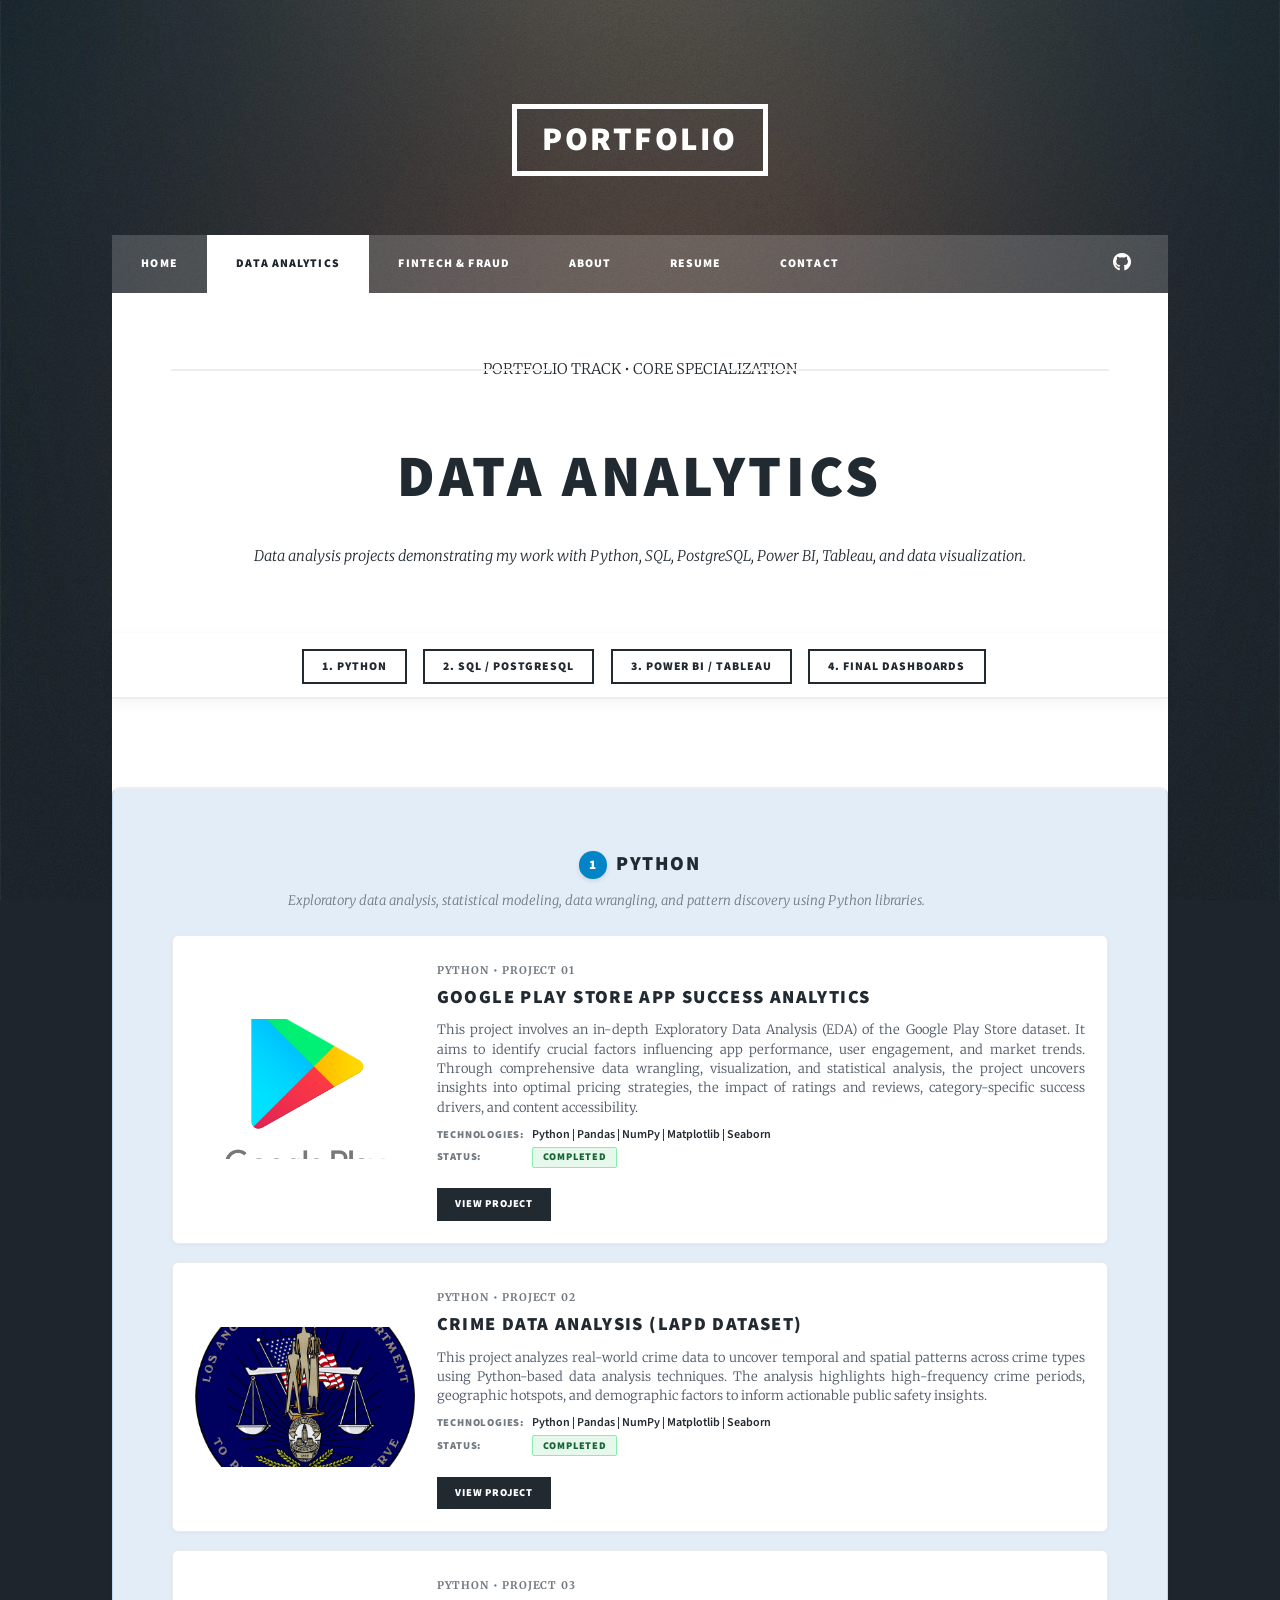
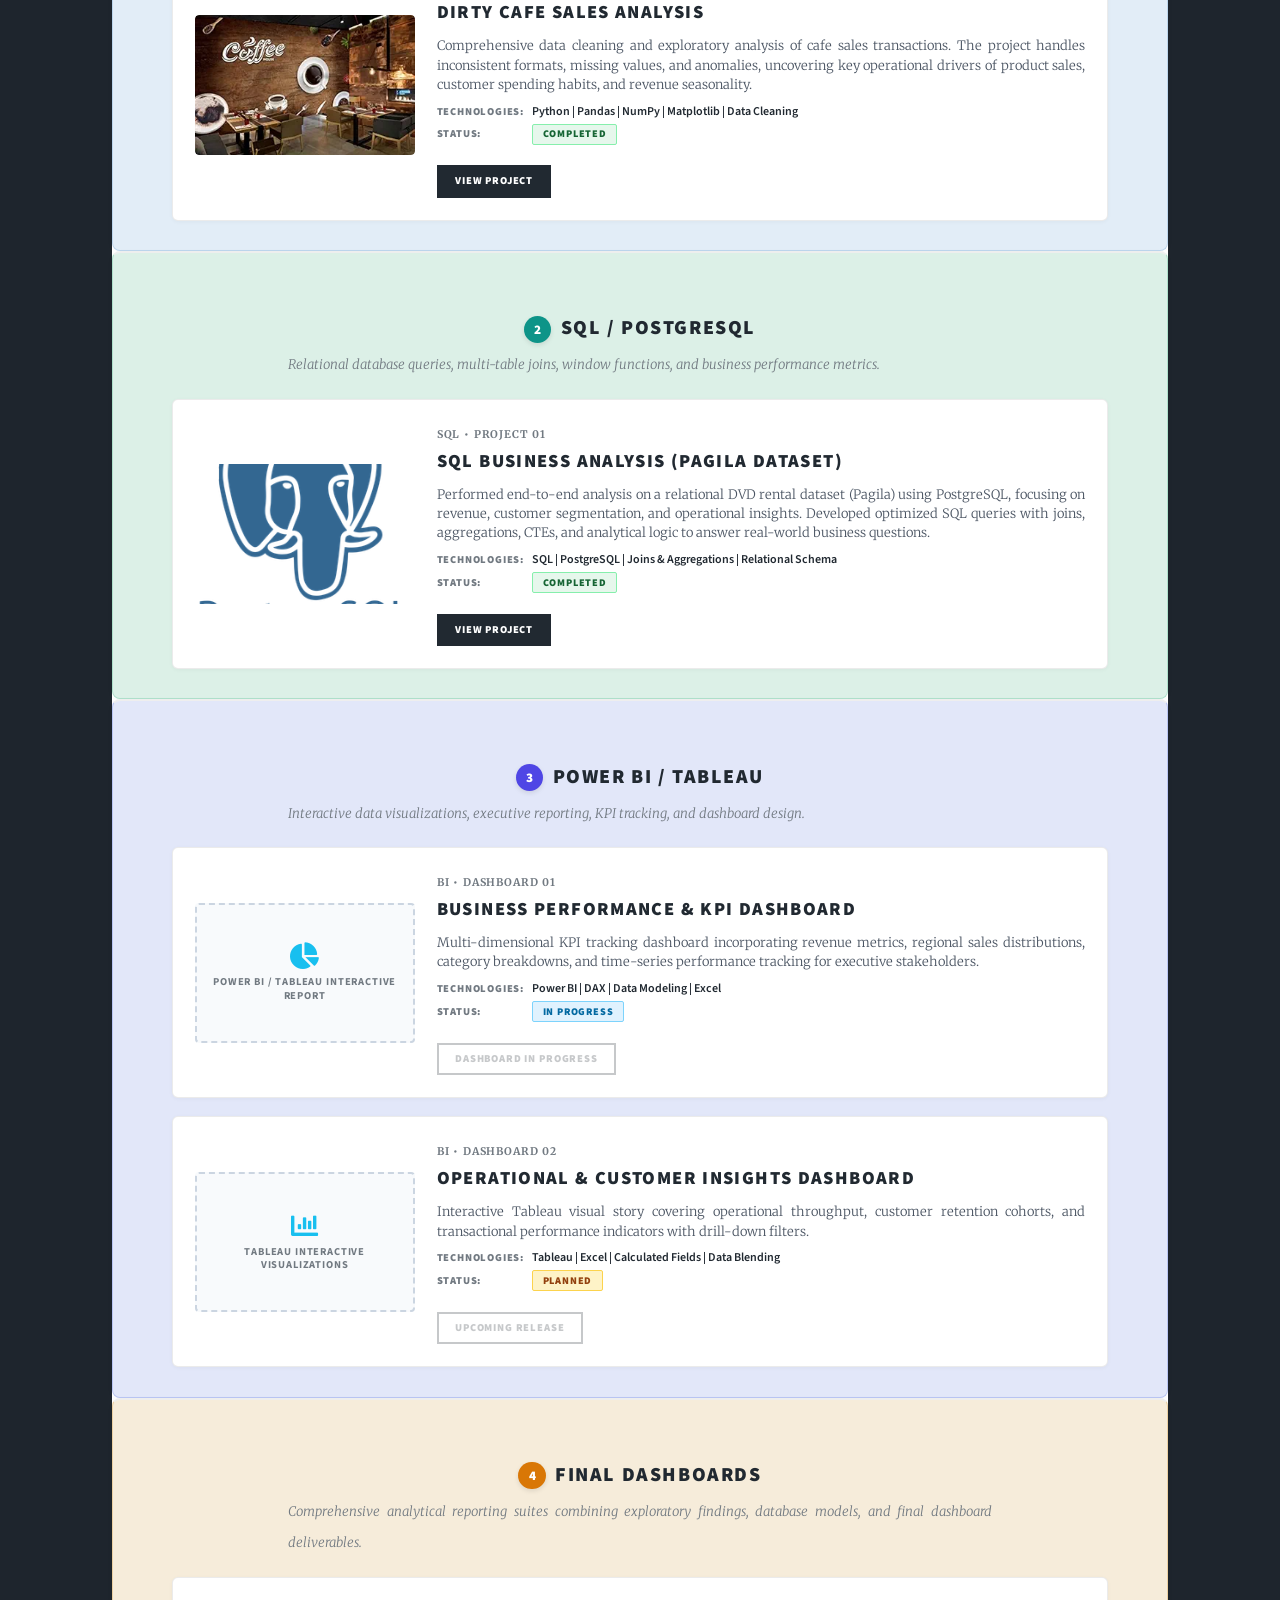
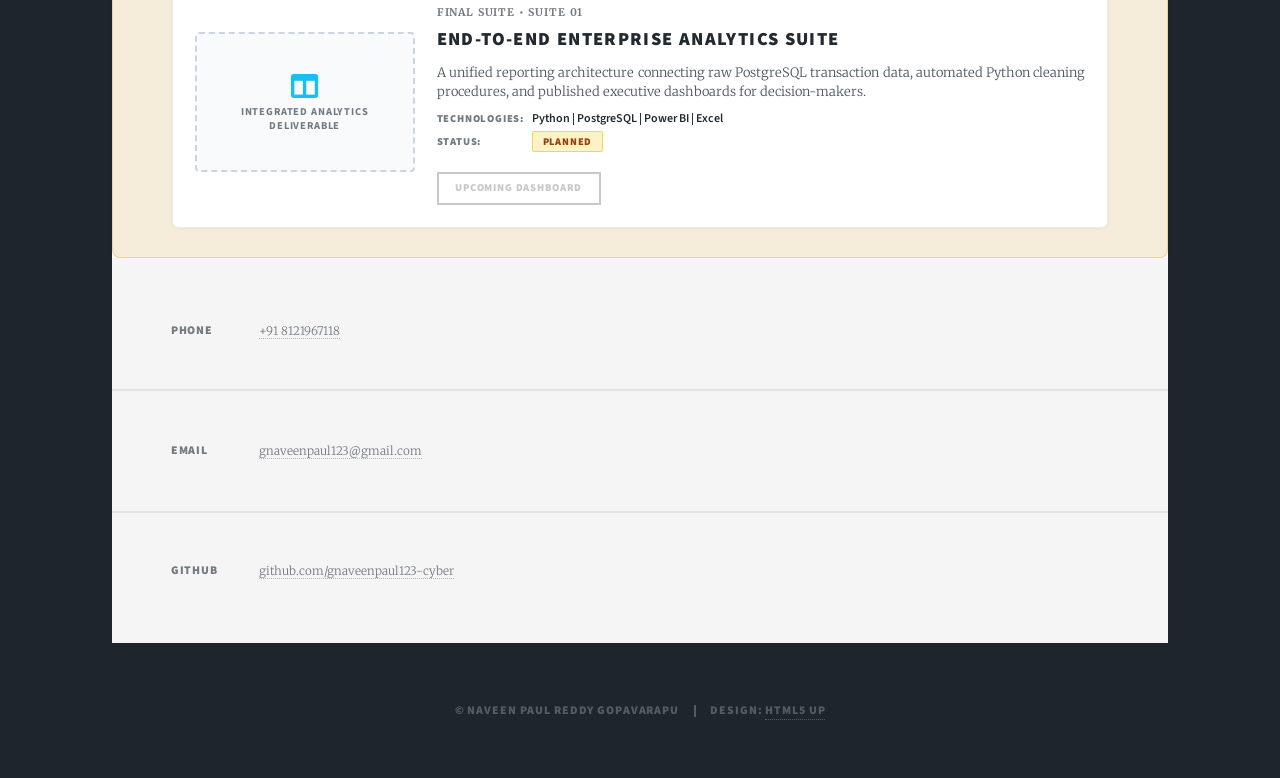
==== commit 6a990f87: "v2" ====
--- a/data-analytics.html
+++ b/data-analytics.html
@@ -336,49 +336,6 @@
 								</div>
 							</section>
 
-						<!-- FEATURED CASE STUDY: FRAUDTRACE -->
-							<section id="fraudtrace" class="category-block category-fintech">
-								<div class="category-heading">
-									<div class="category-badge-wrapper">
-										<span class="category-number-badge"><i class="fas fa-shield-alt"></i></span>
-										<h3 class="category-title">FEATURED CASE STUDY &mdash; FRAUDTRACE</h3>
-									</div>
-									<p class="category-subtitle">Advanced threat intelligence and discovery pipeline for potential brand impersonation.</p>
-								</div>
-
-								<div class="posts">
-									<article class="project-card">
-										<div class="project-card-visual">
-											<a href="fraudtrace.html" class="image fit"><img src="assets/images/fraudtrace/landing.png" alt="FraudTrace — Brand Intelligence Platform Overview" /></a>
-										</div>
-										<div class="project-card-body">
-											<header>
-												<span class="date">THREAT INTELLIGENCE &bull; FULL-STACK APPLICATION</span>
-												<h2><a href="fraudtrace.html">FraudTrace &mdash; Brand Intelligence</a></h2>
-											</header>
-											<p>A local-first brand-threat investigation application that discovers and prioritises potential lookalike domains and URLs for human review using public-source discovery, evidence collection, browser verification, and explainable risk scoring.</p>
-											<div class="project-notice">
-												<strong>Notice:</strong> This is a defensive discovery and intelligence system designed for preliminary analyst triage. Results are discovery signals, not legal conclusions.
-											</div>
-											<div class="project-meta">
-												<div class="project-meta-row">
-													<span class="project-meta-label">Technologies:</span>
-													<span class="project-meta-value">Python | FastAPI | React | Vite | Selenium | Threat Intelligence</span>
-												</div>
-												<div class="project-meta-row">
-													<span class="project-meta-label">Status:</span>
-													<span class="status-badge status-completed">Case Study Ready</span>
-												</div>
-											</div>
-											<div class="project-actions">
-												<a href="fraudtrace.html" class="button primary small">VIEW PROJECT</a>
-												<a href="PASTE_VERIFIED_GITHUB_URL" class="button small" target="_blank" rel="noopener noreferrer">GITHUB</a>
-											</div>
-										</div>
-									</article>
-								</div>
-							</section>
-
 					</div>
 
 				<!-- Footer -->
@@ -416,4 +373,4 @@
 			<script src="assets/js/main.js"></script>
 
 	</body>
-</html>+</html>
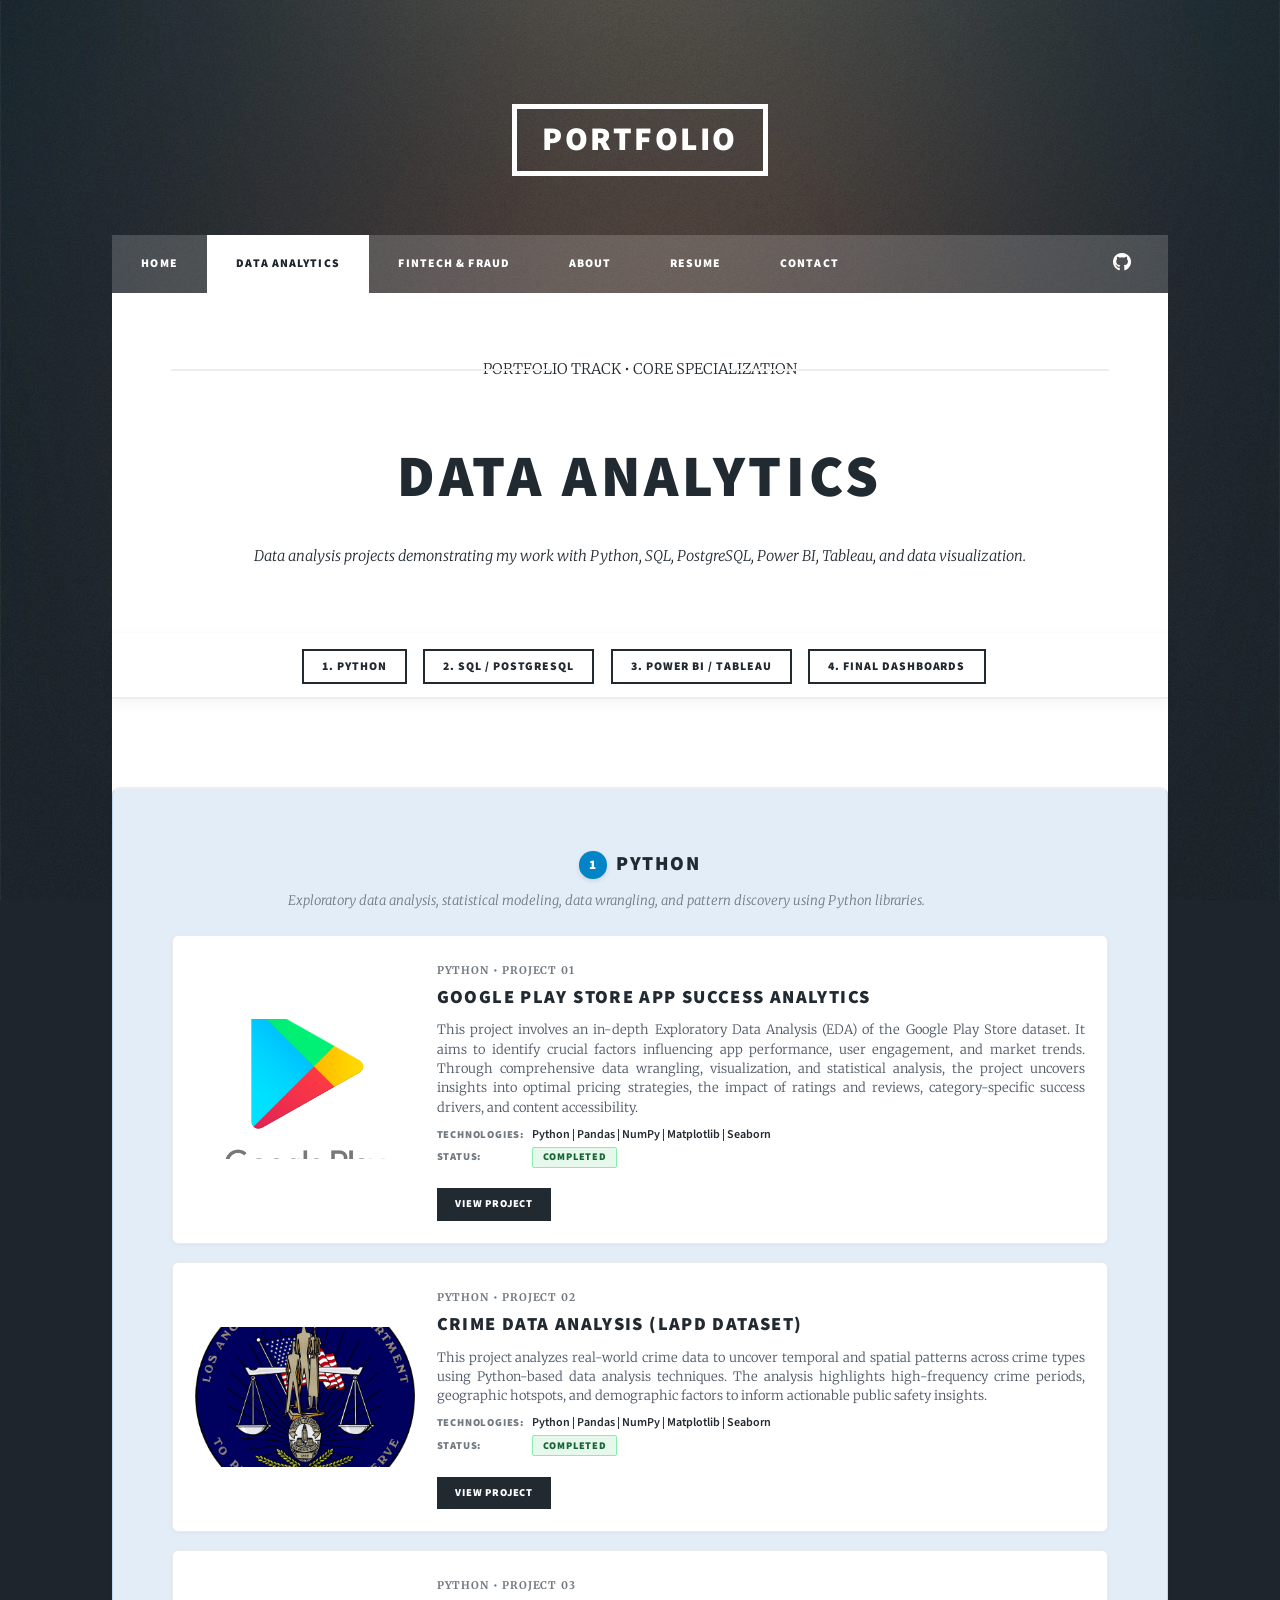
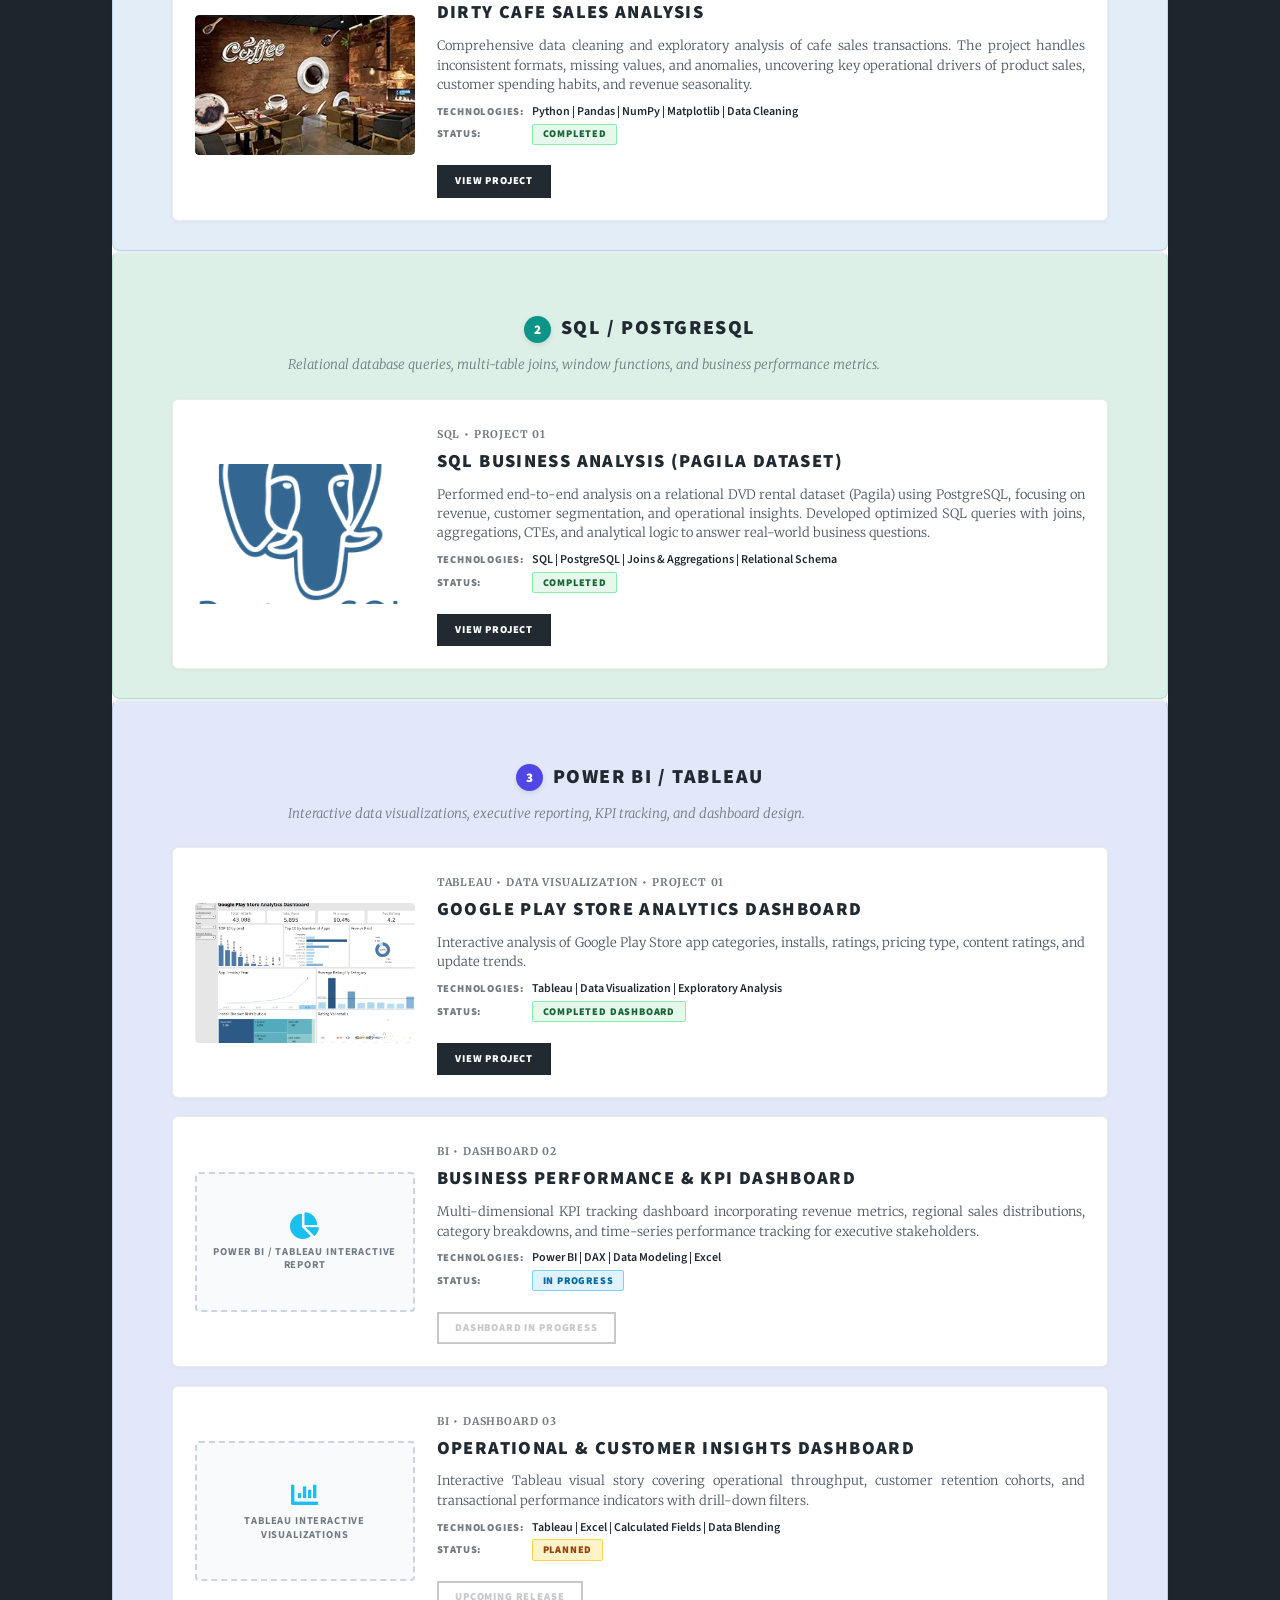
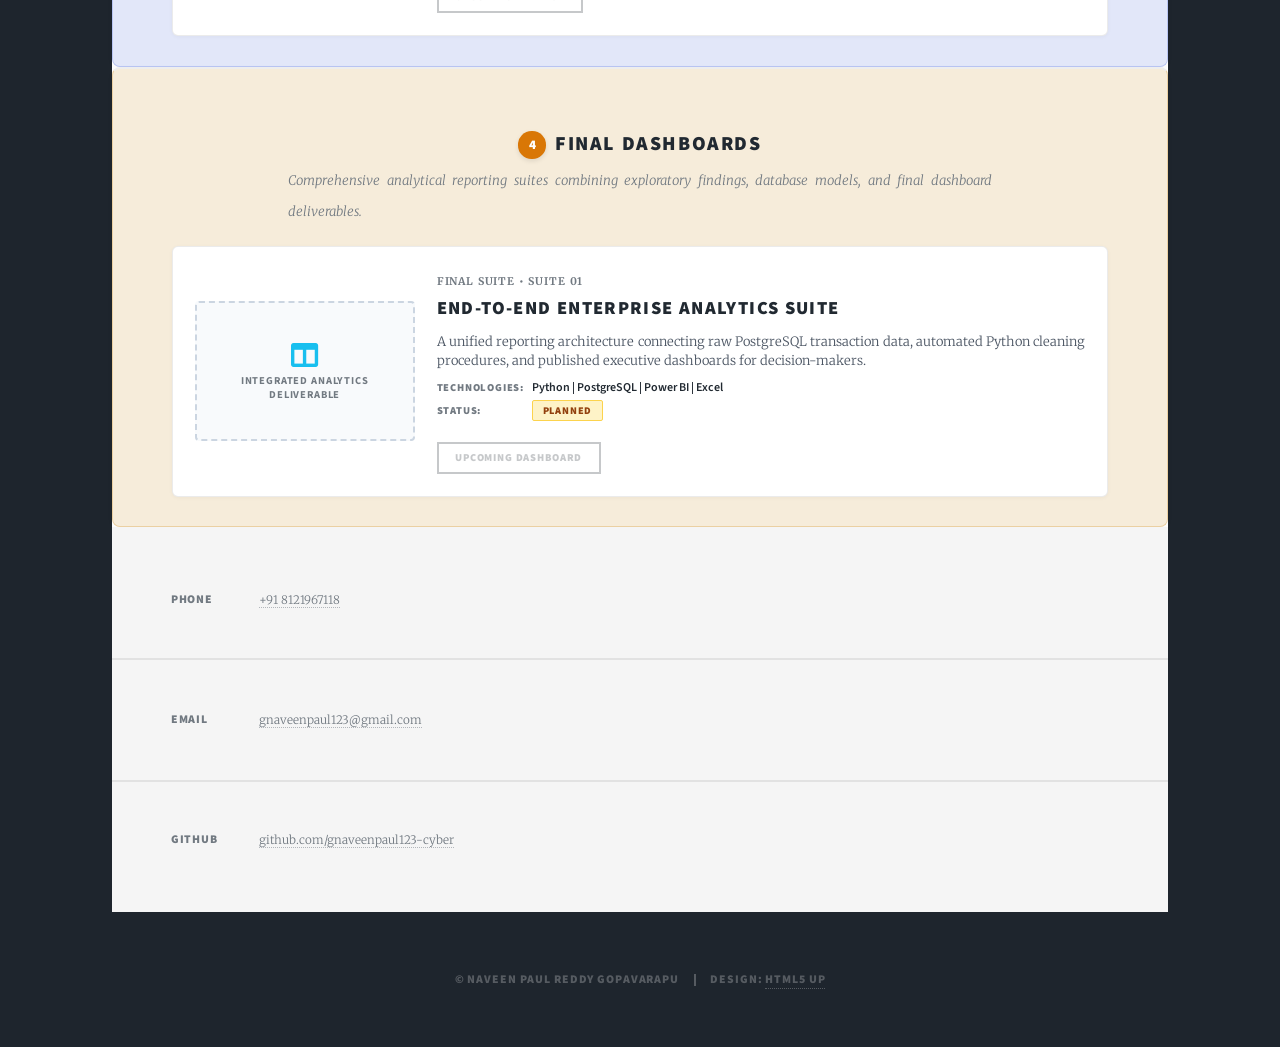
==== commit f53da7f8: "Tableu Dashboard" ====
--- a/data-analytics.html
+++ b/data-analytics.html
@@ -234,6 +234,33 @@
 								</div>
 
 								<div class="posts">
+									<!-- Tableau Project 1 -->
+									<article class="project-card">
+										<div class="project-card-visual">
+											<a href="case-studies/data-analytics/playstore-analytics.html" class="image fit"><img src="images/Tableu_Playstore_dataset/Screenshot 2026-09-18 153948.png" alt="Google Play Store Analytics Tableau Dashboard" /></a>
+										</div>
+										<div class="project-card-body">
+											<header>
+												<span class="date">TABLEAU &bull; DATA VISUALIZATION &bull; PROJECT 01</span>
+												<h2><a href="case-studies/data-analytics/playstore-analytics.html">Google Play Store Analytics Dashboard</a></h2>
+											</header>
+											<p>Interactive analysis of Google Play Store app categories, installs, ratings, pricing type, content ratings, and update trends.</p>
+											<div class="project-meta">
+												<div class="project-meta-row">
+													<span class="project-meta-label">Technologies:</span>
+													<span class="project-meta-value">Tableau | Data Visualization | Exploratory Analysis</span>
+												</div>
+												<div class="project-meta-row">
+													<span class="project-meta-label">Status:</span>
+													<span class="status-badge status-completed">Completed Dashboard</span>
+												</div>
+											</div>
+											<div class="project-actions">
+												<a href="case-studies/data-analytics/playstore-analytics.html" class="button primary small">VIEW PROJECT</a>
+											</div>
+										</div>
+									</article>
+
 									<article class="project-card">
 										<div class="project-card-visual">
 											<div class="project-placeholder-visual">
@@ -243,7 +270,7 @@
 										</div>
 										<div class="project-card-body">
 											<header>
-												<span class="date">BI &bull; DASHBOARD 01</span>
+												<span class="date">BI &bull; DASHBOARD 02</span>
 												<h2>Business Performance &amp; KPI Dashboard</h2>
 											</header>
 											<p>Multi-dimensional KPI tracking dashboard incorporating revenue metrics, regional sales distributions, category breakdowns, and time-series performance tracking for executive stakeholders.</p>
@@ -272,7 +299,7 @@
 										</div>
 										<div class="project-card-body">
 											<header>
-												<span class="date">BI &bull; DASHBOARD 02</span>
+												<span class="date">BI &bull; DASHBOARD 03</span>
 												<h2>Operational &amp; Customer Insights Dashboard</h2>
 											</header>
 											<p>Interactive Tableau visual story covering operational throughput, customer retention cohorts, and transactional performance indicators with drill-down filters.</p>
